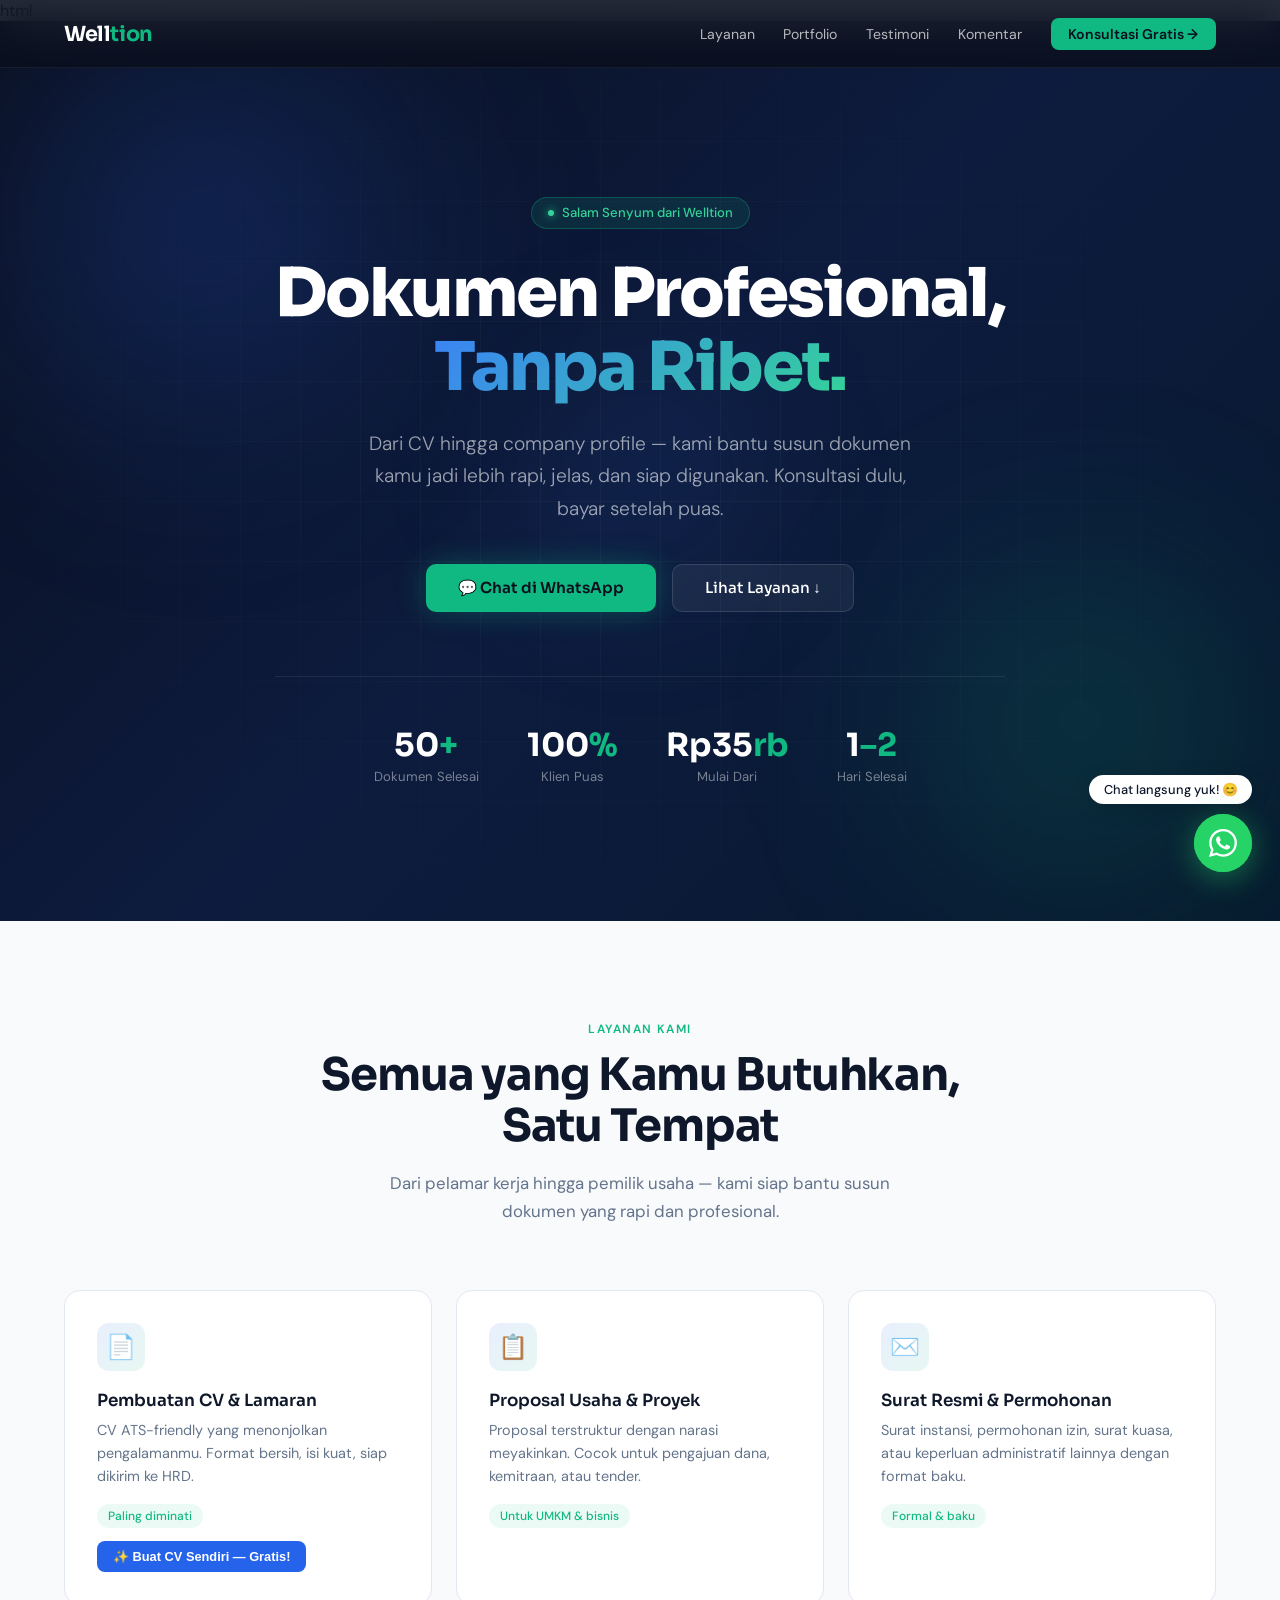
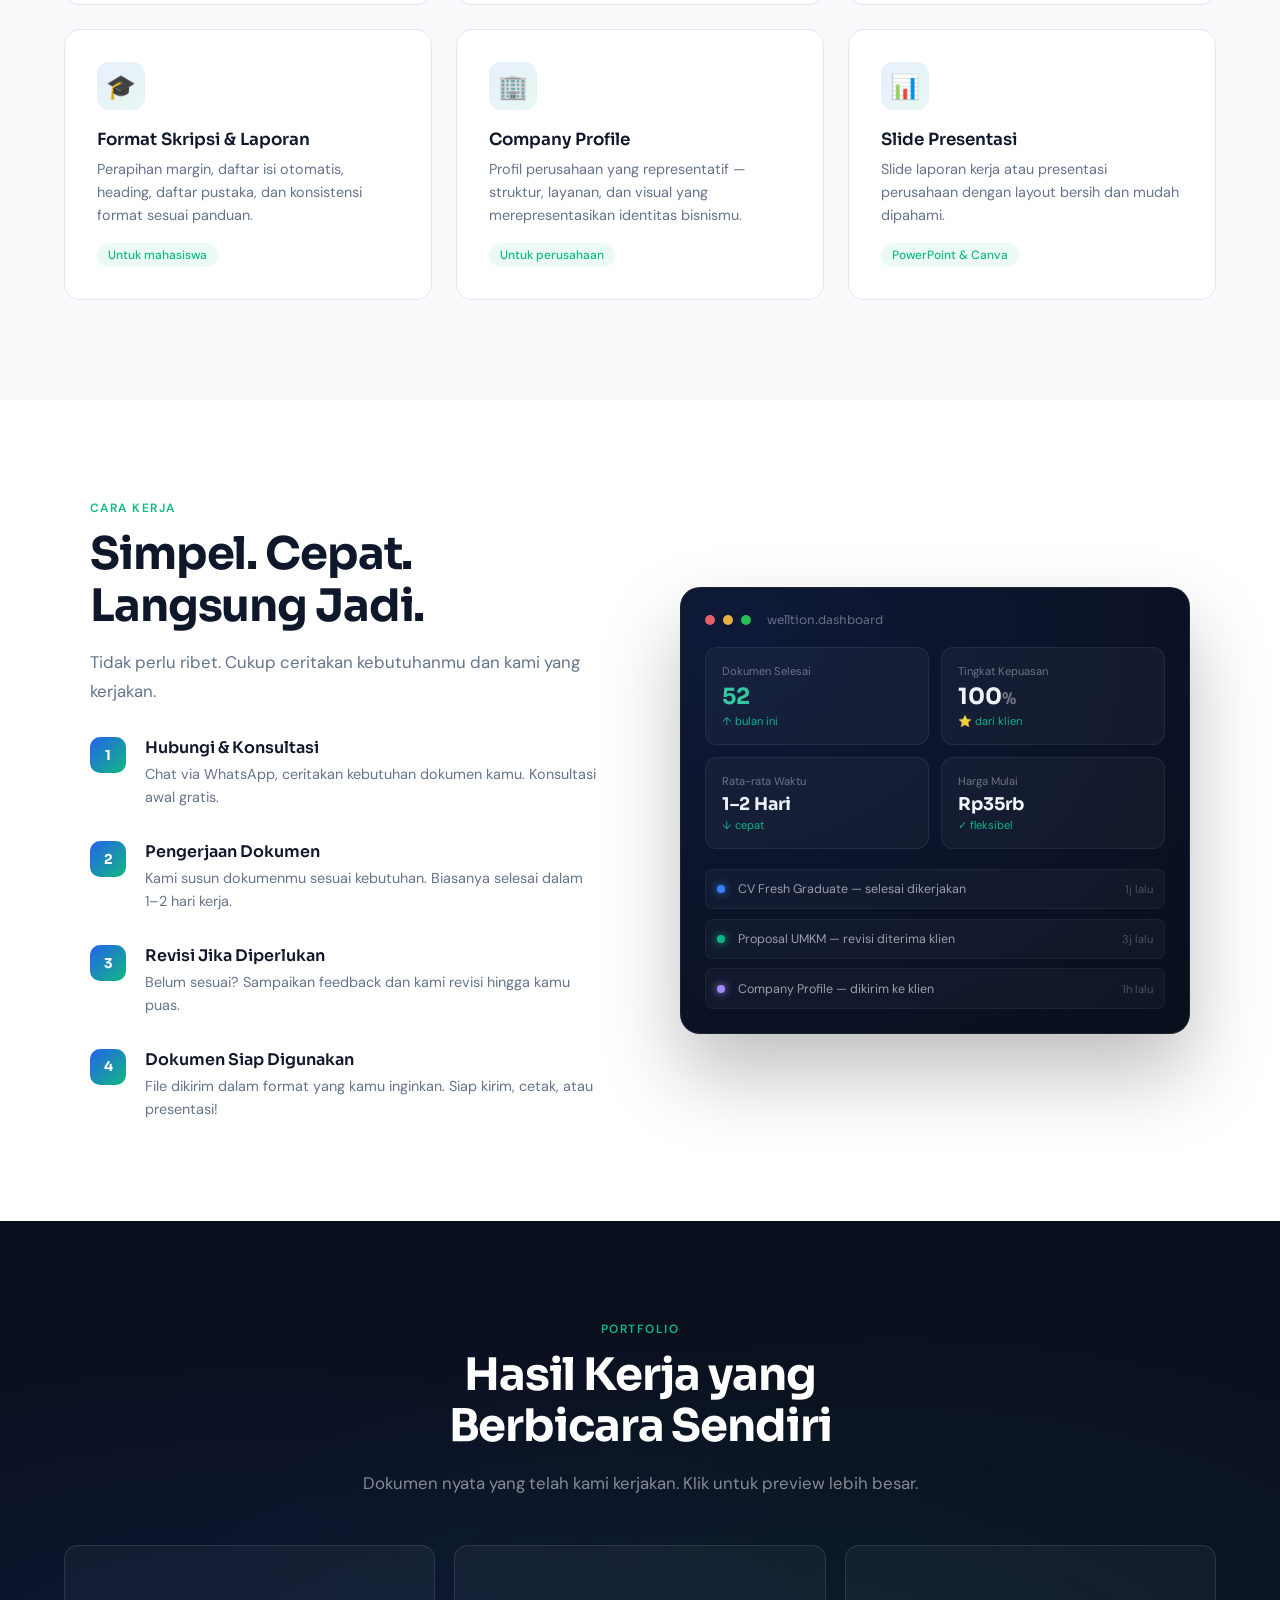
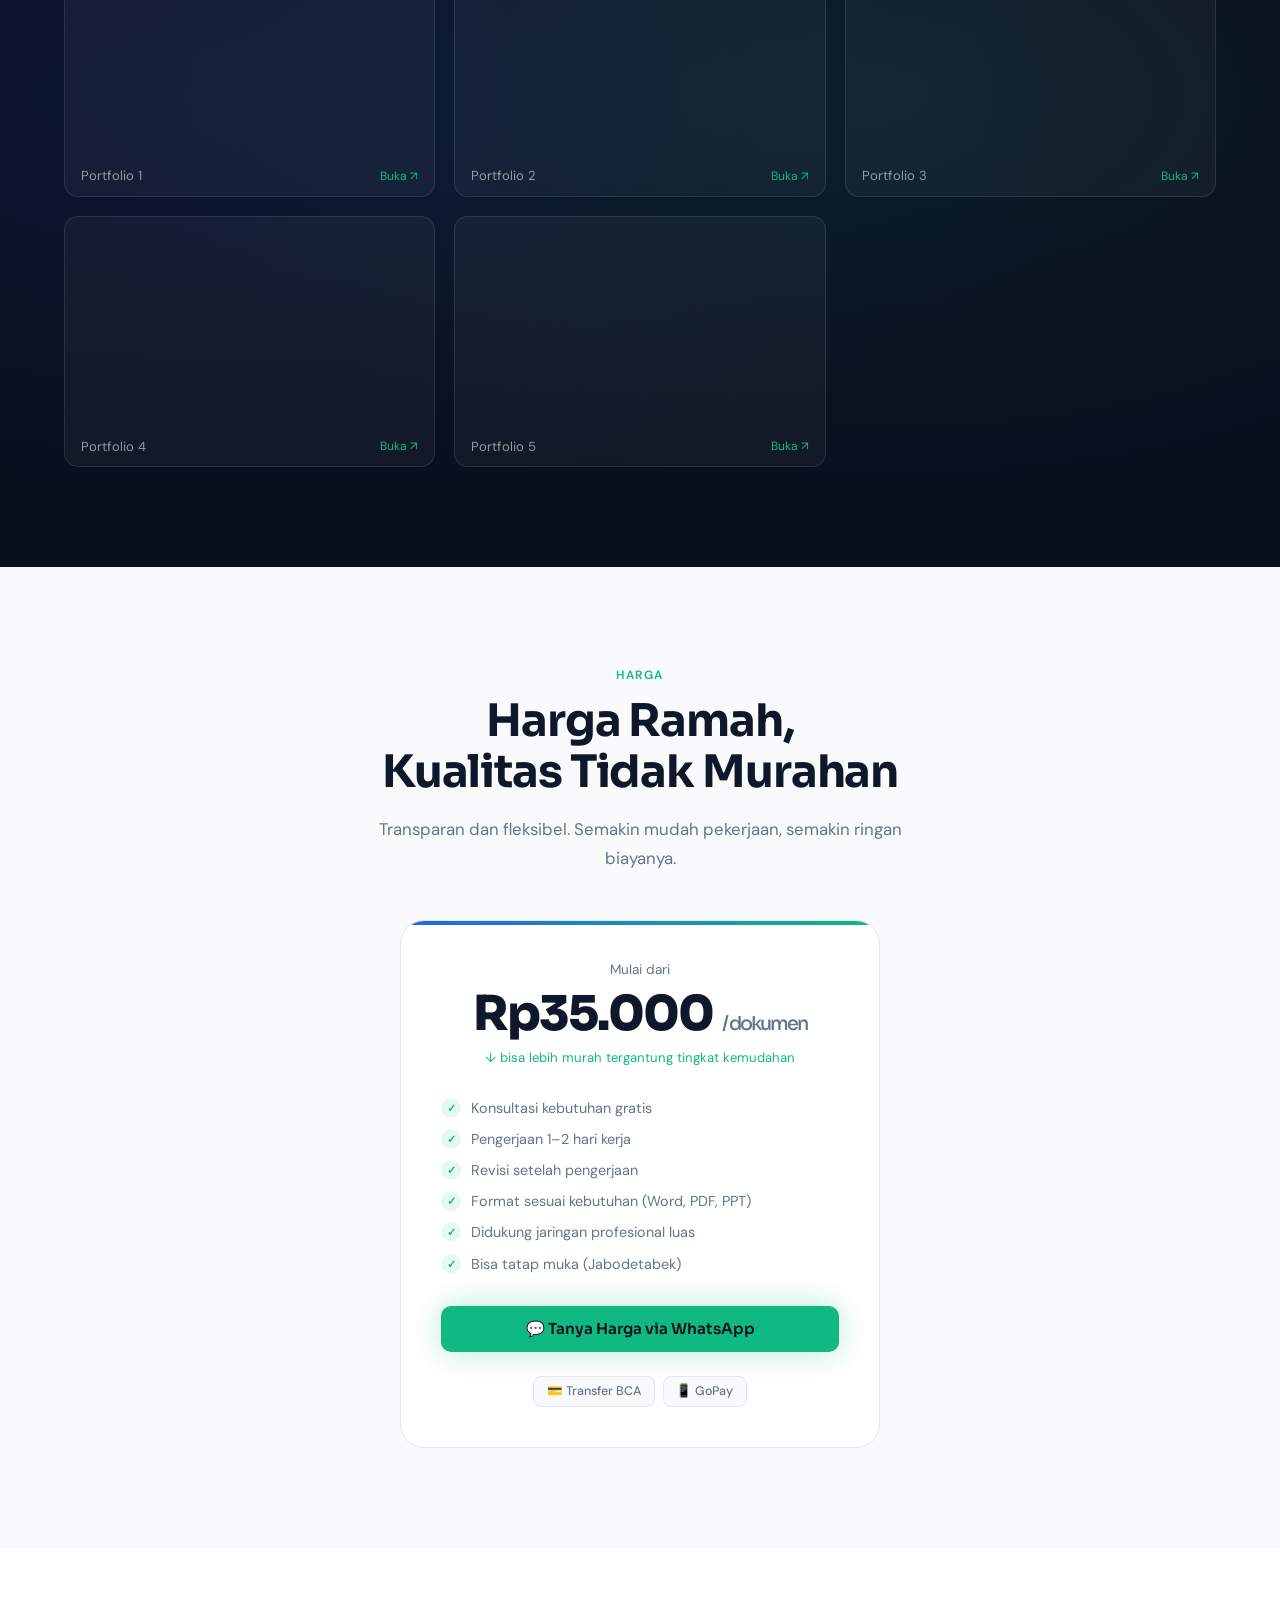
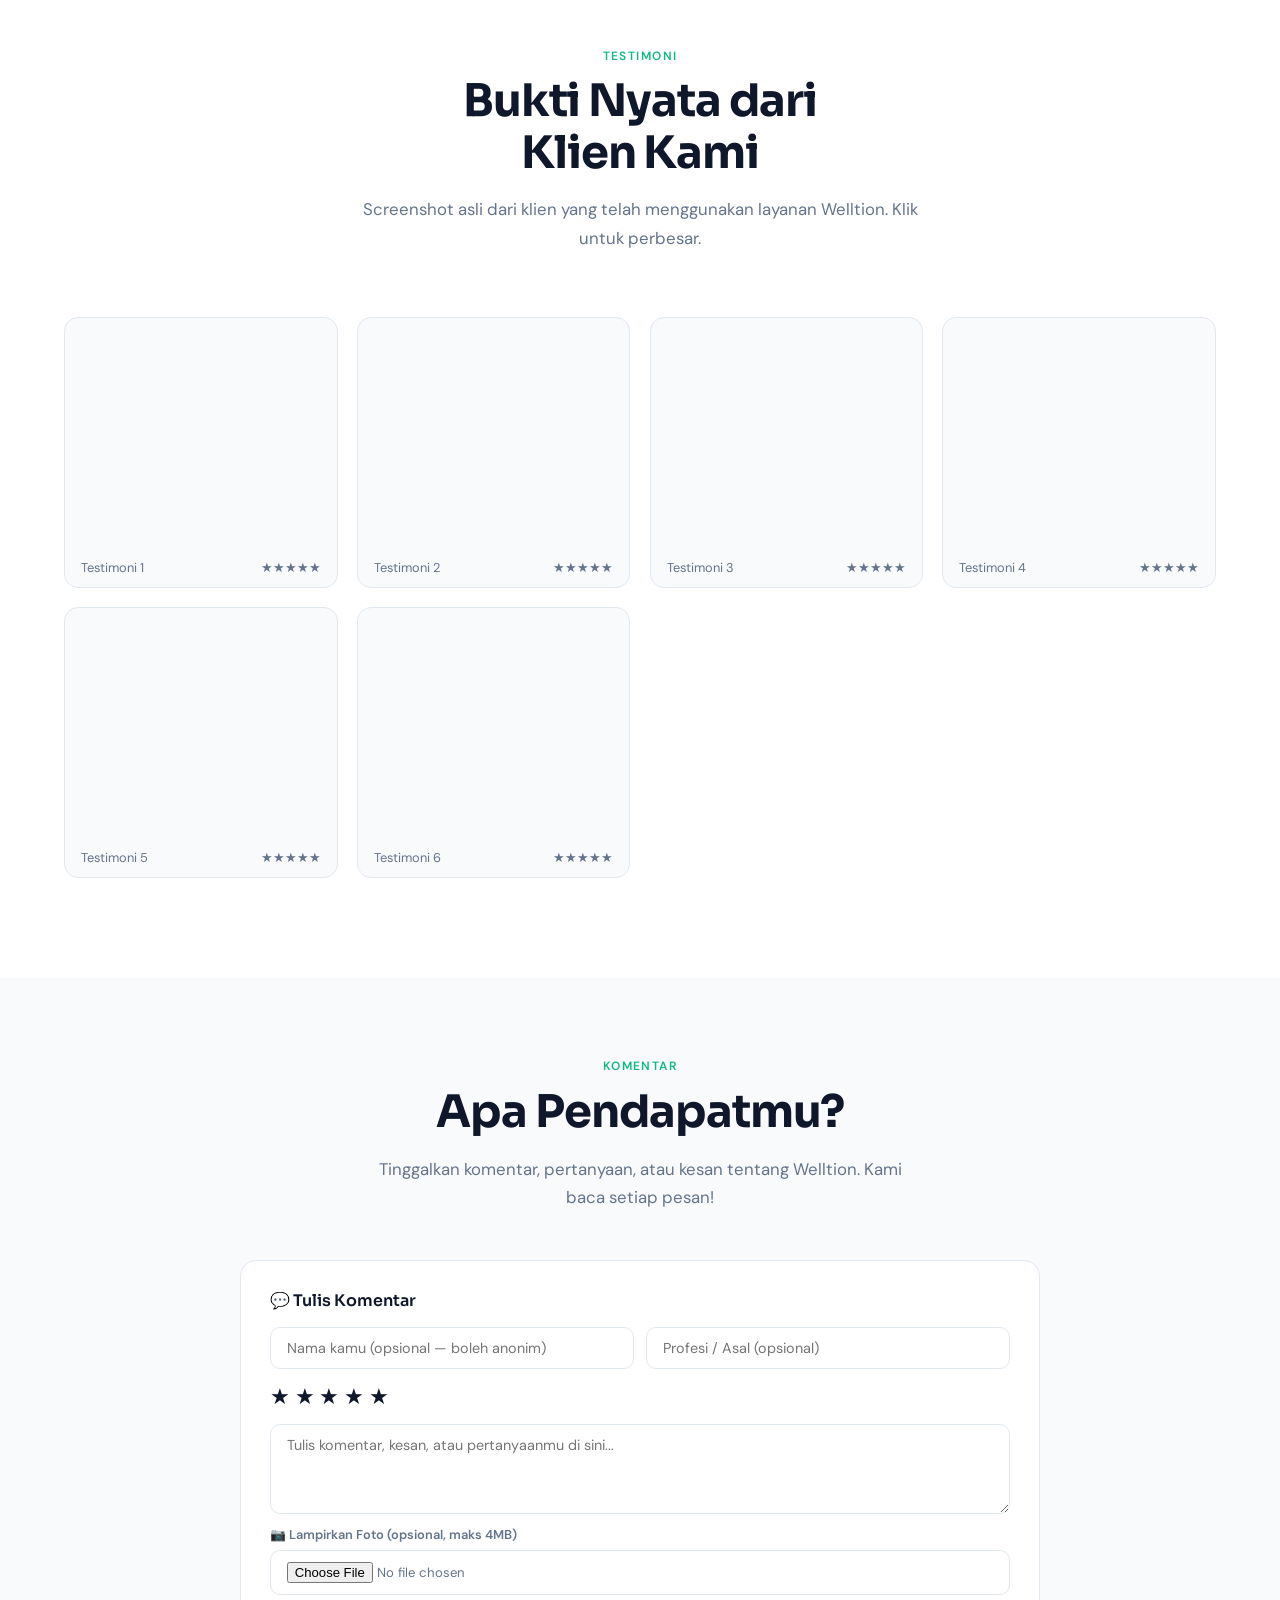
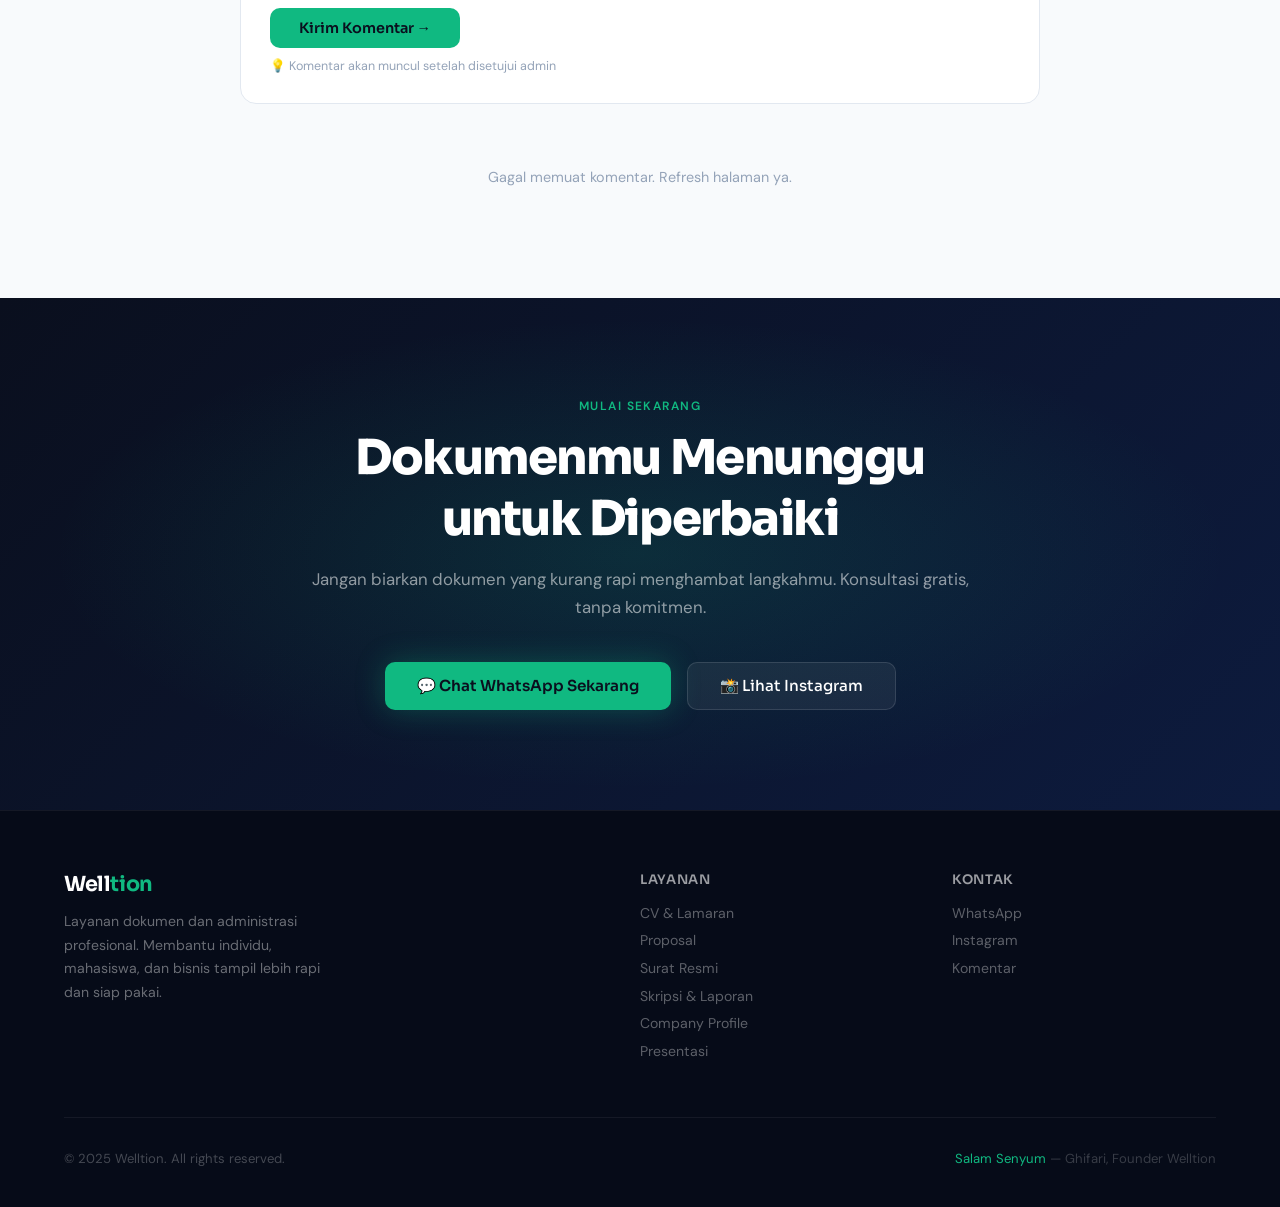
==== index.html @ a23a9ddf "feat: supabase comments integration" ====
html

<!DOCTYPE html>
<html lang="id">
<head>
  <meta charset="UTF-8" />
  <meta name="viewport" content="width=device-width, initial-scale=1.0" />
  <meta name="description" content="Welltion – Layanan dokumen dan administrasi profesional. CV, proposal, surat resmi, company profile, dan lebih." />
  <title>Welltion – Administrative Support</title>
  <link rel="preconnect" href="https://fonts.googleapis.com">
  <link rel="preconnect" href="https://fonts.gstatic.com" crossorigin>
  <link href="https://fonts.googleapis.com/css2?family=Sora:wght@300;400;500;600;700;800&family=DM+Sans:opsz,wght@9..40,300;9..40,400;9..40,500&display=swap" rel="stylesheet">
  <link rel="stylesheet" href="style.css">
  <script src="https://cdnjs.cloudflare.com/ajax/libs/html2canvas/1.4.1/html2canvas.min.js"></script>
  <script src="https://cdnjs.cloudflare.com/ajax/libs/jspdf/2.5.1/jspdf.umd.min.js"></script>
  
</head>
<body>

<!-- NAVBAR -->
<nav id="nav">
  <a href="#" class="logo">Well<span>tion</span></a>
  <ul class="nav-links">
    <li><a href="#layanan">Layanan</a></li>
    <li><a href="#portfolio">Portfolio</a></li>
    <li><a href="#testimoni">Testimoni</a></li>
    <li><a href="#komentar">Komentar</a></li>
    <li><a href="https://wa.me/6285167351196?text=Halo%20Welltion%2C%20saya%20ingin%20konsultasi" class="nav-cta">Konsultasi Gratis →</a></li>
  </ul>
  <div class="hamburger" onclick="toggleMenu()"><span></span><span></span><span></span></div>
</nav>
<div class="mob-menu" id="mobMenu">
  <a href="#layanan" onclick="toggleMenu()">Layanan</a>
  <a href="#portfolio" onclick="toggleMenu()">Portfolio</a>
  <a href="#testimoni" onclick="toggleMenu()">Testimoni</a>
  <a href="#komentar" onclick="toggleMenu()">Komentar</a>
  <a href="https://wa.me/6285167351196?text=Halo%20Welltion%2C%20saya%20ingin%20konsultasi" class="nav-cta" onclick="toggleMenu()">Konsultasi Gratis →</a>
</div>

<!-- HERO -->
<section class="hero">
  <div class="orb o1"></div><div class="orb o2"></div><div class="orb o3"></div>
  <div class="hgrid"></div>
  <div class="hcontent">
    <div class="badge">Salam Senyum dari Welltion</div>
    <h1>Dokumen Profesional,<br><span class="hl">Tanpa Ribet.</span></h1>
    <p class="hsub">Dari CV hingga company profile — kami bantu susun dokumen kamu jadi lebih rapi, jelas, dan siap digunakan. Konsultasi dulu, bayar setelah puas.</p>
    <div class="hact">
      <a href="https://wa.me/6285167351196?text=Halo%20Welltion%2C%20saya%20ingin%20konsultasi" class="btn-p">💬 Chat di WhatsApp</a>
      <a href="#layanan" class="btn-s">Lihat Layanan ↓</a>
    </div>
    <div class="hstats">
      <div class="stat"><span class="snum">50<span>+</span></span><div class="slbl">Dokumen Selesai</div></div>
      <div class="stat"><span class="snum">100<span>%</span></span><div class="slbl">Klien Puas</div></div>
      <div class="stat"><span class="snum">Rp35<span>rb</span></span><div class="slbl">Mulai Dari</div></div>
      <div class="stat"><span class="snum">1<span>–2</span></span><div class="slbl">Hari Selesai</div></div>
    </div>
  </div>
</section>

<!-- SERVICES -->
<section class="services" id="layanan">
  <div class="svc-hdr reveal">
    <span class="slabel">Layanan Kami</span>
    <h2 class="stitle">Semua yang Kamu Butuhkan,<br>Satu Tempat</h2>
    <p class="ssub">Dari pelamar kerja hingga pemilik usaha — kami siap bantu susun dokumen yang rapi dan profesional.</p>
  </div>
  <div class="svc-grid">
    <div class="svc-card reveal">
      <div class="svc-icon">📄</div>
      <h3>Pembuatan CV & Lamaran</h3>
      <p>CV ATS-friendly yang menonjolkan pengalamanmu. Format bersih, isi kuat, siap dikirim ke HRD.</p>
      <span class="svc-tag">Paling diminati</span><br>
      <button class="cv-open-btn" onclick="openCV()">✨ Buat CV Sendiri — Gratis!</button>
    </div>
    <div class="svc-card reveal">
      <div class="svc-icon">📋</div>
      <h3>Proposal Usaha & Proyek</h3>
      <p>Proposal terstruktur dengan narasi meyakinkan. Cocok untuk pengajuan dana, kemitraan, atau tender.</p>
      <span class="svc-tag">Untuk UMKM & bisnis</span>
    </div>
    <div class="svc-card reveal">
      <div class="svc-icon">✉️</div>
      <h3>Surat Resmi & Permohonan</h3>
      <p>Surat instansi, permohonan izin, surat kuasa, atau keperluan administratif lainnya dengan format baku.</p>
      <span class="svc-tag">Formal & baku</span>
    </div>
    <div class="svc-card reveal">
      <div class="svc-icon">🎓</div>
      <h3>Format Skripsi & Laporan</h3>
      <p>Perapihan margin, daftar isi otomatis, heading, daftar pustaka, dan konsistensi format sesuai panduan.</p>
      <span class="svc-tag">Untuk mahasiswa</span>
    </div>
    <div class="svc-card reveal">
      <div class="svc-icon">🏢</div>
      <h3>Company Profile</h3>
      <p>Profil perusahaan yang representatif — struktur, layanan, dan visual yang merepresentasikan identitas bisnismu.</p>
      <span class="svc-tag">Untuk perusahaan</span>
    </div>
    <div class="svc-card reveal">
      <div class="svc-icon">📊</div>
      <h3>Slide Presentasi</h3>
      <p>Slide laporan kerja atau presentasi perusahaan dengan layout bersih dan mudah dipahami.</p>
      <span class="svc-tag">PowerPoint & Canva</span>
    </div>
  </div>
</section>

<!-- CV MODAL -->
<div class="modal-ov" id="cvModal">
  <div class="modal-box">
    <button class="modal-x" onclick="closeCV()">✕</button>
    <div class="modal-title">✨ CV Builder Gratis</div>
    <div class="modal-sub">Isi data kamu, pilih template, lalu download PDF atau PNG langsung!</div>
    <div class="tpl-row">
      <button class="tpl-btn active" onclick="setTpl('min',this)">⬜ Minimalist</button>
      <button class="tpl-btn" onclick="setTpl('pro',this)">🔷 Professional</button>
      <button class="tpl-btn" onclick="setTpl('cre',this)">🎨 Modern Creative</button>
    </div>
    <div class="cv-layout">
      <div class="cv-form-col">
        <div class="fsec">Data Pribadi</div>
        <div class="fg"><label>Nama Lengkap *</label><input id="cn" placeholder="Budi Santoso" oninput="renderCV()"></div>
        <div class="fg"><label>Jabatan / Profesi</label><input id="ct" placeholder="Fresh Graduate | Marketing" oninput="renderCV()"></div>
        <div class="fg"><label>Email</label><input id="ce" placeholder="email@gmail.com" oninput="renderCV()"></div>
        <div class="fg"><label>No. HP / WhatsApp</label><input id="cp" placeholder="08xx-xxxx-xxxx" oninput="renderCV()"></div>
        <div class="fg"><label>Kota</label><input id="cl" placeholder="Jakarta Selatan" oninput="renderCV()"></div>
        <div class="fg"><label>LinkedIn (opsional)</label><input id="cli" placeholder="linkedin.com/in/namamu" oninput="renderCV()"></div>
        <div class="fsec">Ringkasan Profil</div>
        <div class="fg"><textarea id="csum" rows="3" placeholder="Ringkasan singkat tentang dirimu..." oninput="renderCV()"></textarea></div>
        <div class="fsec">Pengalaman Kerja</div>
        <div class="fg"><textarea id="cexp" rows="4" placeholder="PT. ABC (2022–2024) – Marketing Staff&#10;• Mengelola media sosial perusahaan&#10;• Meningkatkan engagement 40%" oninput="renderCV()"></textarea></div>
        <div class="fsec">Pendidikan</div>
        <div class="fg"><textarea id="cedu" rows="3" placeholder="S1 Manajemen – Universitas Indonesia (2018–2022)&#10;IPK: 3.75" oninput="renderCV()"></textarea></div>
        <div class="fsec">Keahlian</div>
        <div class="fg"><input id="csk" placeholder="Microsoft Office, Canva, Copywriting" oninput="renderCV()"></div>
        <div class="fsec">Sertifikasi / Organisasi (opsional)</div>
        <div class="fg"><textarea id="cex" rows="2" placeholder="Google Analytics Certified | Ketua BEM 2021" oninput="renderCV()"></textarea></div>
        <div class="cv-dl-row">
          <button class="btn-p" onclick="dlCV('pdf')" style="font-size:.85rem;padding:.65rem 1.2rem">⬇ Download PDF</button>
          <button class="btn-s" onclick="dlCV('png')" style="font-size:.85rem;padding:.65rem 1.2rem;color:var(--text-dark);border-color:var(--gray-200)">🖼 Download PNG</button>
        </div>
        <p style="font-size:.75rem;color:var(--gray-400);margin-top:.4rem">Butuh desain lebih custom? <a href="https://wa.me/6285167351196?text=Saya%20butuh%20CV%20custom%20dari%20Welltion" style="color:var(--emerald)">Chat Welltion →</a></p>
      </div>
      <div class="cv-preview-col">
        <div class="cv-prev-lbl">Preview Langsung</div>
        <div id="cvPrev"></div>
      </div>
    </div>
  </div>
</div>

<!-- HOW IT WORKS -->
<section class="how" id="cara-kerja">
  <div class="how-in">
    <div>
      <span class="slabel reveal">Cara Kerja</span>
      <h2 class="stitle reveal">Simpel. Cepat.<br>Langsung Jadi.</h2>
      <p class="ssub reveal">Tidak perlu ribet. Cukup ceritakan kebutuhanmu dan kami yang kerjakan.</p>
      <div class="steps">
        <div class="step reveal"><div class="sn">1</div><div class="sb"><h4>Hubungi & Konsultasi</h4><p>Chat via WhatsApp, ceritakan kebutuhan dokumen kamu. Konsultasi awal gratis.</p></div></div>
        <div class="step reveal"><div class="sn">2</div><div class="sb"><h4>Pengerjaan Dokumen</h4><p>Kami susun dokumenmu sesuai kebutuhan. Biasanya selesai dalam 1–2 hari kerja.</p></div></div>
        <div class="step reveal"><div class="sn">3</div><div class="sb"><h4>Revisi Jika Diperlukan</h4><p>Belum sesuai? Sampaikan feedback dan kami revisi hingga kamu puas.</p></div></div>
        <div class="step reveal"><div class="sn">4</div><div class="sb"><h4>Dokumen Siap Digunakan</h4><p>File dikirim dalam format yang kamu inginkan. Siap kirim, cetak, atau presentasi!</p></div></div>
      </div>
    </div>
    <div class="reveal">
      <div class="dash-card">
        <div class="dh"><div class="dd r"></div><div class="dd y"></div><div class="dd g"></div><span class="dt">welltion.dashboard</span></div>
        <div class="kg">
          <div class="kc"><div class="kl">Dokumen Selesai</div><div class="kv g">52</div><div class="kch">↑ bulan ini</div></div>
          <div class="kc"><div class="kl">Tingkat Kepuasan</div><div class="kv">100<span style="font-size:1rem;color:rgba(255,255,255,.4)">%</span></div><div class="kch">⭐ dari klien</div></div>
          <div class="kc"><div class="kl">Rata-rata Waktu</div><div class="kv" style="font-size:1.1rem">1–2 Hari</div><div class="kch">↓ cepat</div></div>
          <div class="kc"><div class="kl">Harga Mulai</div><div class="kv" style="font-size:1.1rem">Rp35rb</div><div class="kch">✓ fleksibel</div></div>
        </div>
        <div class="al">
          <div class="ai"><div class="ad b"></div><span class="at">CV Fresh Graduate — selesai dikerjakan</span><span class="atm">1j lalu</span></div>
          <div class="ai"><div class="ad g"></div><span class="at">Proposal UMKM — revisi diterima klien</span><span class="atm">3j lalu</span></div>
          <div class="ai"><div class="ad p"></div><span class="at">Company Profile — dikirim ke klien</span><span class="atm">1h lalu</span></div>
        </div>
      </div>
    </div>
  </div>
</section>

<!-- PORTFOLIO -->
<section class="portfolio" id="portfolio">
  <div class="port-in">
    <div class="port-hdr reveal">
      <span class="slabel">Portfolio</span>
      <h2 class="stitle">Hasil Kerja yang<br>Berbicara Sendiri</h2>
      <p class="ssub">Dokumen nyata yang telah kami kerjakan. Klik untuk preview lebih besar.</p>
    </div>
    <div class="drive-grid">
      <div class="drive-item reveal" onclick="openLB('1OeFGkg7Lfi_XhFWLywmUPUrxmhXD-M-O')">
        <iframe src="https://drive.google.com/file/d/1OeFGkg7Lfi_XhFWLywmUPUrxmhXD-M-O/preview" loading="lazy"></iframe>
        <div class="drive-lbl"><span>Portfolio 1</span><a href="https://drive.google.com/file/d/1OeFGkg7Lfi_XhFWLywmUPUrxmhXD-M-O/view" target="_blank" onclick="event.stopPropagation()">Buka ↗</a></div>
      </div>
      <div class="drive-item reveal" onclick="openLB('1jH6wkO7DhRaLOCybtQxnTyDcLzK-NrZp')">
        <iframe src="https://drive.google.com/file/d/1jH6wkO7DhRaLOCybtQxnTyDcLzK-NrZp/preview" loading="lazy"></iframe>
        <div class="drive-lbl"><span>Portfolio 2</span><a href="https://drive.google.com/file/d/1jH6wkO7DhRaLOCybtQxnTyDcLzK-NrZp/view" target="_blank" onclick="event.stopPropagation()">Buka ↗</a></div>
      </div>
      <div class="drive-item reveal" onclick="openLB('11yNJSw47zW1qmomg6HXauh7Kr3h0z_L0')">
        <iframe src="https://drive.google.com/file/d/11yNJSw47zW1qmomg6HXauh7Kr3h0z_L0/preview" loading="lazy"></iframe>
        <div class="drive-lbl"><span>Portfolio 3</span><a href="https://drive.google.com/file/d/11yNJSw47zW1qmomg6HXauh7Kr3h0z_L0/view" target="_blank" onclick="event.stopPropagation()">Buka ↗</a></div>
      </div>
      <div class="drive-item reveal" onclick="openLB('16hTbrRqFR2mx5YmmoAeOiTbN36vGhPSz')">
        <iframe src="https://drive.google.com/file/d/16hTbrRqFR2mx5YmmoAeOiTbN36vGhPSz/preview" loading="lazy"></iframe>
        <div class="drive-lbl"><span>Portfolio 4</span><a href="https://drive.google.com/file/d/16hTbrRqFR2mx5YmmoAeOiTbN36vGhPSz/view" target="_blank" onclick="event.stopPropagation()">Buka ↗</a></div>
      </div>
      <div class="drive-item reveal" onclick="openLB('1qwkGMsAVbcVJirpwcfq3pOG0NiT8daYq')">
        <iframe src="https://drive.google.com/file/d/1qwkGMsAVbcVJirpwcfq3pOG0NiT8daYq/preview" loading="lazy"></iframe>
        <div class="drive-lbl"><span>Portfolio 5</span><a href="https://drive.google.com/file/d/1qwkGMsAVbcVJirpwcfq3pOG0NiT8daYq/view" target="_blank" onclick="event.stopPropagation()">Buka ↗</a></div>
      </div>
    </div>
  </div>
</section>

<!-- PRICING -->
<section class="pricing" id="harga">
  <div class="price-hdr reveal">
    <span class="slabel">Harga</span>
    <h2 class="stitle">Harga Ramah,<br>Kualitas Tidak Murahan</h2>
    <p class="ssub">Transparan dan fleksibel. Semakin mudah pekerjaan, semakin ringan biayanya.</p>
  </div>
  <div class="price-card reveal">
    <div class="pfrom">Mulai dari</div>
    <div class="pamount">Rp35.000 <span>/ dokumen</span></div>
    <div class="pnote">↓ bisa lebih murah tergantung tingkat kemudahan</div>
    <ul class="plist">
      <li>Konsultasi kebutuhan gratis</li>
      <li>Pengerjaan 1–2 hari kerja</li>
      <li>Revisi setelah pengerjaan</li>
      <li>Format sesuai kebutuhan (Word, PDF, PPT)</li>
      <li>Didukung jaringan profesional luas</li>
      <li>Bisa tatap muka (Jabodetabek)</li>
    </ul>
    <a href="https://wa.me/6285167351196?text=Halo%20Welltion%2C%20saya%20mau%20tanya%20harga" class="btn-p" style="width:100%;justify-content:center;display:flex">💬 Tanya Harga via WhatsApp</a>
    <div class="pmethods"><span class="pbadge">💳 Transfer BCA</span><span class="pbadge">📱 GoPay</span></div>
  </div>
</section>

<!-- TESTIMONI -->
<section class="testi" id="testimoni">
  <div class="testi-hdr reveal">
    <span class="slabel">Testimoni</span>
    <h2 class="stitle">Bukti Nyata dari<br>Klien Kami</h2>
    <p class="ssub">Screenshot asli dari klien yang telah menggunakan layanan Welltion. Klik untuk perbesar.</p>
  </div>
  <div class="testi-grid">
    <div class="testi-item reveal" onclick="openLB('1_xL2ZHMvKkNP8t_VVcVmU0QRaazrPPU2')">
      <iframe src="https://drive.google.com/file/d/1_xL2ZHMvKkNP8t_VVcVmU0QRaazrPPU2/preview" loading="lazy"></iframe>
      <div class="testi-foot"><span>Testimoni 1</span><span class="tstars">★★★★★</span></div>
    </div>
    <div class="testi-item reveal" onclick="openLB('1D3hUtL3Pt_5N715jw9wNZnjjtvZQHvz3')">
      <iframe src="https://drive.google.com/file/d/1D3hUtL3Pt_5N715jw9wNZnjjtvZQHvz3/preview" loading="lazy"></iframe>
      <div class="testi-foot"><span>Testimoni 2</span><span class="tstars">★★★★★</span></div>
    </div>
    <div class="testi-item reveal" onclick="openLB('1SDsc6k4qHcMSWeOm1BO9oBIjnZb5ukaC')">
      <iframe src="https://drive.google.com/file/d/1SDsc6k4qHcMSWeOm1BO9oBIjnZb5ukaC/preview" loading="lazy"></iframe>
      <div class="testi-foot"><span>Testimoni 3</span><span class="tstars">★★★★★</span></div>
    </div>
    <div class="testi-item reveal" onclick="openLB('1mEvHfhMh8D2zM_l_KfTDLcvqDlEC2fw1')">
      <iframe src="https://drive.google.com/file/d/1mEvHfhMh8D2zM_l_KfTDLcvqDlEC2fw1/preview" loading="lazy"></iframe>
      <div class="testi-foot"><span>Testimoni 4</span><span class="tstars">★★★★★</span></div>
    </div>
    <div class="testi-item reveal" onclick="openLB('1Qes-na9oFEQHT8WF2o5UL_gc5f5oX40k')">
      <iframe src="https://drive.google.com/file/d/1Qes-na9oFEQHT8WF2o5UL_gc5f5oX40k/preview" loading="lazy"></iframe>
      <div class="testi-foot"><span>Testimoni 5</span><span class="tstars">★★★★★</span></div>
    </div>
    <div class="testi-item reveal" onclick="openLB('1CNoldg1LLHwYo6apemGUwE5j888hcpWc')">
      <iframe src="https://drive.google.com/file/d/1CNoldg1LLHwYo6apemGUwE5j888hcpWc/preview" loading="lazy"></iframe>
      <div class="testi-foot"><span>Testimoni 6</span><span class="tstars">★★★★★</span></div>
    </div>
  </div>
</section>

<!-- LIGHTBOX -->
<div class="lightbox" id="lightbox" onclick="closeLB()">
  <button class="lb-close">✕</button>
  <iframe id="lbFrame" src="" onclick="event.stopPropagation()"></iframe>
</div>

<!-- GANTI seluruh section#komentar di index.html kamu dengan ini -->

<section class="comments" id="komentar">
  <div class="comm-in">
    <div class="comm-hdr reveal">
      <span class="slabel">Komentar</span>
      <h2 class="stitle">Apa Pendapatmu?</h2>
      <p class="ssub">Tinggalkan komentar, pertanyaan, atau kesan tentang Welltion. Kami baca setiap pesan!</p>
    </div>
    <div class="comm-form reveal">
      <h3>💬 Tulis Komentar</h3>
      <div class="comm-fields">
        <input id="cname" placeholder="Nama kamu (opsional — boleh anonim)">
        <input id="crole" placeholder="Profesi / Asal (opsional)">
      </div>
      <div class="star-row" id="starRow">
        <span onclick="setRating(1)" data-s="1">★</span>
        <span onclick="setRating(2)" data-s="2">★</span>
        <span onclick="setRating(3)" data-s="3">★</span>
        <span onclick="setRating(4)" data-s="4">★</span>
        <span onclick="setRating(5)" data-s="5">★</span>
      </div>
      <textarea id="ctxt" placeholder="Tulis komentar, kesan, atau pertanyaanmu di sini..."></textarea>

      <!-- INPUT FOTO -->
      <div style="margin-bottom:.8rem">
        <label style="font-size:.8rem;font-weight:600;color:var(--gray-600);display:block;margin-bottom:.4rem">
          📷 Lampirkan Foto (opsional, maks 4MB)
        </label>
        <input type="file" id="commentImg" accept="image/*"
          style="font-size:.82rem;color:var(--gray-600);width:100%">
        <img id="imgPreview" src="" alt="preview"
          style="display:none;margin-top:.6rem;max-width:200px;border-radius:8px;border:1px solid var(--gray-200)">
      </div>

      <button class="comm-btn" onclick="submitComment()">Kirim Komentar →</button>
      <p style="font-size:.78rem;color:var(--gray-400);margin-top:.6rem">
        💡 Komentar akan muncul setelah disetujui admin
      </p>
    </div>
    <div class="comm-list" id="commList"></div>
  </div>
</section>

<!-- CTA -->
<section class="cta-sec">
  <div class="cta-in">
    <span class="slabel reveal">Mulai Sekarang</span>
    <h2 class="reveal">Dokumenmu Menunggu<br>untuk Diperbaiki</h2>
    <p class="reveal">Jangan biarkan dokumen yang kurang rapi menghambat langkahmu. Konsultasi gratis, tanpa komitmen.</p>
    <div class="cta-acts reveal">
      <a href="https://wa.me/6285167351196?text=Halo%20Welltion%2C%20saya%20ingin%20konsultasi%20dokumen" class="btn-p">💬 Chat WhatsApp Sekarang</a>
      <a href="https://www.instagram.com/welltion.ketik" target="_blank" class="btn-s">📸 Lihat Instagram</a>
    </div>
  </div>
</section>

<!-- FOOTER -->
<footer>
  <div class="ft-in">
    <div class="ft-top">
      <div class="ft-brand">
        <a href="#" class="logo">Well<span>tion</span></a>
        <p>Layanan dokumen dan administrasi profesional. Membantu individu, mahasiswa, dan bisnis tampil lebih rapi dan siap pakai.</p>
      </div>
      <div class="ft-col">
        <h4>Layanan</h4>
        <a href="#layanan">CV & Lamaran</a>
        <a href="#layanan">Proposal</a>
        <a href="#layanan">Surat Resmi</a>
        <a href="#layanan">Skripsi & Laporan</a>
        <a href="#layanan">Company Profile</a>
        <a href="#layanan">Presentasi</a>
      </div>
      <div class="ft-col">
        <h4>Kontak</h4>
        <a href="https://wa.me/6285167351196" target="_blank">WhatsApp</a>
        <a href="https://www.instagram.com/welltion.ketik" target="_blank">Instagram</a>
        <a href="#komentar">Komentar</a>
      </div>
    </div>
    <div class="ft-bot">
      <span class="ft-copy">© 2025 Welltion. All rights reserved.</span>
      <span class="ft-tag"><span>Salam Senyum</span> — Ghifari, Founder Welltion</span>
    </div>
  </div>
</footer>

<!-- WA STICKY -->
<div class="wa-fix">
  <div class="wa-lbl">Chat langsung yuk! 😊</div>
  <a href="https://wa.me/6285167351196?text=Halo%20Welltion%2C%20saya%20ingin%20konsultasi%20dokumen" class="wa-btn" target="_blank" rel="noopener">
    <div class="wa-pulse"></div>
    <svg viewBox="0 0 24 24"><path d="M17.472 14.382c-.297-.149-1.758-.867-2.03-.967-.273-.099-.471-.148-.67.15-.197.297-.767.966-.94 1.164-.173.199-.347.223-.644.075-.297-.15-1.255-.463-2.39-1.475-.883-.788-1.48-1.761-1.653-2.059-.173-.297-.018-.458.13-.606.134-.133.298-.347.446-.52.149-.174.198-.298.298-.497.099-.198.05-.371-.025-.52-.075-.149-.669-1.612-.916-2.207-.242-.579-.487-.5-.669-.51-.173-.008-.371-.01-.57-.01-.198 0-.52.074-.792.372-.272.297-1.04 1.016-1.04 2.479 0 1.462 1.065 2.875 1.213 3.074.149.198 2.096 3.2 5.077 4.487.709.306 1.262.489 1.694.625.712.227 1.36.195 1.871.118.571-.085 1.758-.719 2.006-1.413.248-.694.248-1.289.173-1.413-.074-.124-.272-.198-.57-.347m-5.421 7.403h-.004a9.87 9.87 0 01-5.031-1.378l-.361-.214-3.741.982.998-3.648-.235-.374a9.86 9.86 0 01-1.51-5.26c.001-5.45 4.436-9.884 9.888-9.884 2.64 0 5.122 1.03 6.988 2.898a9.825 9.825 0 012.893 6.994c-.003 5.45-4.437 9.884-9.885 9.884m8.413-18.297A11.815 11.815 0 0012.05 0C5.495 0 .16 5.335.157 11.892c0 2.096.547 4.142 1.588 5.945L.057 24l6.305-1.654a11.882 11.882 0 005.683 1.448h.005c6.554 0 11.89-5.335 11.893-11.893a11.821 11.821 0 00-3.48-8.413z"/></svg>
  </a>
</div>
<script src="https://cdnjs.cloudflare.com/ajax/libs/html2canvas/1.4.1/html2canvas.min.js"></script>
<script src="https://cdnjs.cloudflare.com/ajax/libs/jspdf/2.5.1/jspdf.umd.min.js"></script>
<script src="script.js"></script>
</body>
</html>
---- style.css ----
*,*::before,*::after{box-sizing:border-box;margin:0;padding:0}
    :root{
      --navy:#0a0f1e;--blue:#2563eb;--blue-light:#3b82f6;
      --emerald:#10b981;--emerald-glow:#34d399;
      --white:#ffffff;--gray-100:#f8fafc;--gray-200:#e2e8f0;
      --gray-400:#94a3b8;--gray-600:#64748b;--text-dark:#0f172a;
      --fd:'Sora',sans-serif;--fb:'DM Sans',sans-serif;
    }
    html{scroll-behavior:smooth}
    body{font-family:var(--fb);background:var(--white);color:var(--text-dark);overflow-x:hidden}

    /* NAV */
    nav{position:fixed;top:0;left:0;right:0;z-index:100;padding:0 5%;height:68px;display:flex;align-items:center;justify-content:space-between;background:rgba(10,15,30,.88);backdrop-filter:blur(20px);border-bottom:1px solid rgba(255,255,255,.06);transition:height .3s}
    .logo{font-family:var(--fd);font-weight:700;font-size:1.3rem;color:#fff;text-decoration:none;letter-spacing:-.02em}
    .logo span{color:var(--emerald)}
    .nav-links{display:flex;align-items:center;gap:1.8rem;list-style:none}
    .nav-links a{color:rgba(255,255,255,.7);text-decoration:none;font-size:.88rem;transition:color .2s}
    .nav-links a:hover{color:#fff}
    .nav-cta{background:var(--emerald);color:var(--navy)!important;font-weight:600!important;padding:.45rem 1.1rem;border-radius:8px}
    .nav-cta:hover{background:var(--emerald-glow)!important;box-shadow:0 4px 20px rgba(16,185,129,.35)}
    .hamburger{display:none;flex-direction:column;gap:5px;cursor:pointer;padding:4px}
    .hamburger span{display:block;width:24px;height:2px;background:#fff;border-radius:2px}
    .mob-menu{display:none;position:fixed;top:68px;left:0;right:0;background:rgba(10,15,30,.97);backdrop-filter:blur(20px);padding:2rem 5%;flex-direction:column;gap:1.2rem;z-index:99;border-bottom:1px solid rgba(255,255,255,.06)}
    .mob-menu.open{display:flex}
    .mob-menu a{color:rgba(255,255,255,.7);text-decoration:none;font-size:1rem;padding:.5rem 0;border-bottom:1px solid rgba(255,255,255,.06)}
    .mob-menu .nav-cta{text-align:center;padding:.8rem;border-radius:10px;color:var(--navy)!important}

    /* HERO */
    .hero{min-height:100vh;background:linear-gradient(135deg,var(--navy) 0%,#0d1b3e 50%,#071a2e 100%);position:relative;display:flex;align-items:center;justify-content:center;text-align:center;padding:120px 5% 80px;overflow:hidden}
    .orb{position:absolute;border-radius:50%;filter:blur(80px);pointer-events:none}
    .o1{width:600px;height:600px;background:radial-gradient(circle,rgba(37,99,235,.25) 0%,transparent 70%);top:-100px;left:-100px;animation:fl 8s ease-in-out infinite}
    .o2{width:500px;height:500px;background:radial-gradient(circle,rgba(16,185,129,.2) 0%,transparent 70%);bottom:-50px;right:-50px;animation:fl 10s ease-in-out infinite reverse}
    .o3{width:300px;height:300px;background:radial-gradient(circle,rgba(59,130,246,.15) 0%,transparent 70%);top:50%;left:50%;transform:translate(-50%,-50%);animation:po 6s ease-in-out infinite}
    @keyframes fl{0%,100%{transform:translateY(0)}50%{transform:translateY(-30px)}}
    @keyframes po{0%,100%{opacity:.5;transform:translate(-50%,-50%) scale(1)}50%{opacity:1;transform:translate(-50%,-50%) scale(1.1)}}
    .hgrid{position:absolute;inset:0;background-image:linear-gradient(rgba(255,255,255,.03) 1px,transparent 1px),linear-gradient(90deg,rgba(255,255,255,.03) 1px,transparent 1px);background-size:60px 60px;mask-image:radial-gradient(ellipse at center,black 20%,transparent 80%)}
    .hcontent{position:relative;z-index:2;max-width:780px;animation:fu .8s ease both}
    @keyframes fu{from{opacity:0;transform:translateY(30px)}to{opacity:1;transform:translateY(0)}}
    .badge{display:inline-flex;align-items:center;gap:.5rem;background:rgba(16,185,129,.12);border:1px solid rgba(16,185,129,.3);color:var(--emerald-glow);padding:.4rem 1rem;border-radius:100px;font-size:.82rem;font-weight:500;margin-bottom:1.8rem}
    .badge::before{content:'';width:6px;height:6px;background:var(--emerald-glow);border-radius:50%;box-shadow:0 0 8px var(--emerald-glow);animation:bk 2s ease-in-out infinite}
    @keyframes bk{0%,100%{opacity:1}50%{opacity:.3}}
    .hero h1{font-family:var(--fd);font-size:clamp(2.4rem,6vw,4.2rem);font-weight:800;color:#fff;line-height:1.1;letter-spacing:-.03em;margin-bottom:1.4rem}
    .hl{background:linear-gradient(135deg,var(--blue-light),var(--emerald-glow));-webkit-background-clip:text;-webkit-text-fill-color:transparent;background-clip:text}
    .hsub{font-size:clamp(1rem,2.5vw,1.2rem);color:rgba(255,255,255,.6);line-height:1.7;max-width:580px;margin:0 auto 2.4rem;font-weight:300}
    .hact{display:flex;gap:1rem;justify-content:center;flex-wrap:wrap}
    .btn-p{display:inline-flex;align-items:center;gap:.5rem;background:var(--emerald);color:var(--navy);font-family:var(--fd);font-weight:600;font-size:.95rem;padding:.85rem 2rem;border-radius:10px;text-decoration:none;transition:all .25s;box-shadow:0 0 30px rgba(16,185,129,.3);cursor:pointer;border:none}
    .btn-p:hover{background:var(--emerald-glow);transform:translateY(-2px);box-shadow:0 8px 40px rgba(16,185,129,.45)}
    .btn-s{display:inline-flex;align-items:center;gap:.5rem;background:rgba(255,255,255,.06);color:#fff;font-family:var(--fd);font-weight:500;font-size:.95rem;padding:.85rem 2rem;border-radius:10px;text-decoration:none;border:1px solid rgba(255,255,255,.12);transition:all .25s;cursor:pointer}
    .btn-s:hover{background:rgba(255,255,255,.1);transform:translateY(-2px)}
    .hstats{display:flex;justify-content:center;gap:3rem;margin-top:4rem;padding-top:3rem;border-top:1px solid rgba(255,255,255,.08);flex-wrap:wrap}
    .stat{text-align:center}
    .snum{font-family:var(--fd);font-size:2rem;font-weight:700;color:#fff;display:block}
    .snum span{color:var(--emerald)}
    .slbl{font-size:.82rem;color:rgba(255,255,255,.45);margin-top:.2rem}

    /* SHARED */
    section{position:relative}
    .slabel{display:inline-block;font-size:.75rem;font-weight:600;letter-spacing:.12em;text-transform:uppercase;color:var(--emerald);margin-bottom:.8rem}
    .stitle{font-family:var(--fd);font-size:clamp(1.8rem,4vw,2.8rem);font-weight:700;letter-spacing:-.025em;line-height:1.15;margin-bottom:1rem}
    .ssub{font-size:1.05rem;color:var(--gray-600);line-height:1.7;max-width:560px}
    .reveal{opacity:0;transform:translateY(24px);transition:opacity .6s,transform .6s}
    .reveal.visible{opacity:1;transform:translateY(0)}

    /* SERVICES */
    .services{background:var(--gray-100);padding:100px 5%}
    .svc-hdr{text-align:center;margin-bottom:4rem}
    .svc-hdr .ssub{margin:0 auto}
    .svc-grid{display:grid;grid-template-columns:repeat(auto-fit,minmax(290px,1fr));gap:1.5rem;max-width:1200px;margin:0 auto}
    .svc-card{background:#fff;border:1px solid var(--gray-200);border-radius:16px;padding:2rem;transition:all .3s;position:relative;overflow:hidden}
    .svc-card::before{content:'';position:absolute;top:0;left:0;right:0;height:3px;background:linear-gradient(90deg,var(--blue),var(--emerald));transform:scaleX(0);transform-origin:left;transition:transform .3s}
    .svc-card:hover{border-color:rgba(16,185,129,.3);box-shadow:0 20px 60px rgba(0,0,0,.08);transform:translateY(-4px)}
    .svc-card:hover::before{transform:scaleX(1)}
    .svc-icon{width:48px;height:48px;background:linear-gradient(135deg,rgba(37,99,235,.1),rgba(16,185,129,.1));border-radius:12px;display:flex;align-items:center;justify-content:center;font-size:1.5rem;margin-bottom:1.2rem}
    .svc-card h3{font-family:var(--fd);font-size:1.05rem;font-weight:600;margin-bottom:.5rem}
    .svc-card p{font-size:.9rem;color:var(--gray-600);line-height:1.6}
    .svc-tag{display:inline-block;margin-top:1rem;font-size:.75rem;font-weight:500;color:var(--emerald);background:rgba(16,185,129,.08);padding:.25rem .7rem;border-radius:100px}
    .cv-open-btn{display:inline-flex;align-items:center;gap:.4rem;margin-top:.8rem;background:var(--blue);color:#fff;font-size:.8rem;font-weight:600;padding:.5rem 1rem;border-radius:8px;cursor:pointer;border:none;transition:all .2s;text-decoration:none}
    .cv-open-btn:hover{background:var(--blue-light);transform:translateY(-1px)}

    /* CV MODAL */
    .modal-ov{display:none;position:fixed;inset:0;z-index:1000;background:rgba(0,0,0,.8);backdrop-filter:blur(8px);align-items:flex-start;justify-content:center;padding:1rem;overflow-y:auto}
    .modal-ov.open{display:flex}
    .modal-box{background:#fff;border-radius:20px;width:100%;max-width:920px;margin:auto;padding:2rem;position:relative;animation:fu .3s ease}
    .modal-x{position:absolute;top:1rem;right:1rem;background:var(--gray-100);border:none;width:36px;height:36px;border-radius:50%;font-size:1.1rem;cursor:pointer;display:flex;align-items:center;justify-content:center}
    .modal-x:hover{background:var(--gray-200)}
    .modal-title{font-family:var(--fd);font-size:1.4rem;font-weight:700;margin-bottom:.2rem}
    .modal-sub{font-size:.88rem;color:var(--gray-600);margin-bottom:1.2rem}
    .tpl-row{display:flex;gap:.6rem;margin-bottom:1.2rem;flex-wrap:wrap}
    .tpl-btn{padding:.4rem 1rem;border-radius:8px;border:2px solid var(--gray-200);background:#fff;font-size:.82rem;font-weight:500;cursor:pointer;transition:all .2s}
    .tpl-btn.active{border-color:var(--emerald);color:var(--emerald);background:rgba(16,185,129,.06)}
    .cv-layout{display:grid;grid-template-columns:1fr 1fr;gap:1.5rem}
    @media(max-width:700px){.cv-layout{grid-template-columns:1fr}}
    .cv-form-col{display:flex;flex-direction:column;gap:.8rem}
    .fg{display:flex;flex-direction:column;gap:.3rem}
    .fg label{font-size:.78rem;font-weight:600;color:var(--gray-600)}
    .fg input,.fg textarea{padding:.6rem .9rem;border:1px solid var(--gray-200);border-radius:8px;font-family:var(--fb);font-size:.87rem;outline:none;transition:border .2s;resize:vertical}
    .fg input:focus,.fg textarea:focus{border-color:var(--emerald);box-shadow:0 0 0 3px rgba(16,185,129,.1)}
    .fsec{font-family:var(--fd);font-size:.83rem;font-weight:700;padding:.5rem 0 .1rem;border-top:1px solid var(--gray-200);margin-top:.2rem}
    .cv-dl-row{display:flex;gap:.7rem;margin-top:.8rem;flex-wrap:wrap}
    .cv-preview-col{position:sticky;top:1rem}
    .cv-prev-lbl{font-size:.75rem;font-weight:600;color:var(--gray-400);letter-spacing:.08em;text-transform:uppercase;margin-bottom:.6rem}
    #cvPrev{width:100%;min-height:380px;border:1px solid var(--gray-200);border-radius:12px;overflow:hidden;background:#fff}

    /* CV TEMPLATES */
    .tpl-min{font-family:'DM Sans',sans-serif;padding:1.8rem;background:#fff;color:#111;font-size:12px;line-height:1.55}
    .tpl-min .cn{font-size:22px;font-weight:700;letter-spacing:-.02em;border-bottom:2px solid #111;padding-bottom:5px;margin-bottom:4px}
    .tpl-min .ct{font-size:10px;color:#555;margin-bottom:12px}
    .tpl-min .cs{margin-bottom:10px}
    .tpl-min .cst{font-size:10px;font-weight:700;letter-spacing:.1em;text-transform:uppercase;color:#888;margin-bottom:3px}
    .tpl-pro{font-family:'DM Sans',sans-serif;background:#fff;color:#1e293b;font-size:12px;line-height:1.55}
    .tpl-pro .ch{background:#0a0f1e;color:#fff;padding:1.1rem 1.4rem}
    .tpl-pro .cn{font-size:20px;font-weight:700}
    .tpl-pro .ct{font-size:10px;color:rgba(255,255,255,.7);margin-top:2px}
    .tpl-pro .cb{padding:1.1rem 1.4rem}
    .tpl-pro .cs{margin-bottom:10px}
    .tpl-pro .cst{font-size:10px;font-weight:700;letter-spacing:.08em;text-transform:uppercase;color:#10b981;border-bottom:1px solid #e2e8f0;padding-bottom:2px;margin-bottom:4px}
    .tpl-cre{font-family:'DM Sans',sans-serif;display:grid;grid-template-columns:38% 62%;background:#fff;font-size:12px;line-height:1.55}
    .tpl-cre .csb{background:#1a2540;color:#fff;padding:1.4rem 1rem}
    .tpl-cre .cn{font-size:17px;font-weight:700;margin-bottom:3px}
    .tpl-cre .ct{font-size:10px;color:rgba(255,255,255,.65);margin-bottom:10px}
    .tpl-cre .csts{font-size:10px;font-weight:700;text-transform:uppercase;letter-spacing:.1em;color:#34d399;margin-top:10px;margin-bottom:3px}
    .tpl-cre .cm{padding:1.4rem 1.1rem}
    .tpl-cre .cst{font-size:10px;font-weight:700;text-transform:uppercase;letter-spacing:.08em;color:#2563eb;border-bottom:1px solid #e2e8f0;padding-bottom:2px;margin-bottom:4px;margin-top:10px}

    /* HOW */
    .how{padding:100px 5%;background:#fff}
    .how-in{max-width:1100px;margin:0 auto;display:grid;grid-template-columns:1fr 1fr;gap:5rem;align-items:center}
    .steps{display:flex;flex-direction:column;gap:2rem;margin-top:2rem}
    .step{display:flex;gap:1.2rem;align-items:flex-start}
    .sn{flex-shrink:0;width:36px;height:36px;background:linear-gradient(135deg,var(--blue),var(--emerald));border-radius:10px;display:flex;align-items:center;justify-content:center;font-family:var(--fd);font-size:.85rem;font-weight:700;color:#fff}
    .sb h4{font-family:var(--fd);font-weight:600;margin-bottom:.3rem}
    .sb p{font-size:.9rem;color:var(--gray-600);line-height:1.6}
    .dash-card{background:var(--navy);border-radius:20px;padding:1.5rem;border:1px solid rgba(255,255,255,.08);box-shadow:0 40px 80px rgba(0,0,0,.25);position:relative;overflow:hidden}
    .dash-card::before{content:'';position:absolute;top:-50%;left:-50%;width:200%;height:200%;background:radial-gradient(ellipse at 30% 30%,rgba(37,99,235,.12) 0%,transparent 60%);pointer-events:none}
    .dh{display:flex;align-items:center;gap:.5rem;margin-bottom:1.2rem}
    .dd{width:10px;height:10px;border-radius:50%}
    .dd.r{background:#ff5f57}.dd.y{background:#febc2e}.dd.g{background:#28c840}
    .dt{font-family:var(--fd);font-size:.75rem;color:rgba(255,255,255,.4);margin-left:.5rem}
    .kg{display:grid;grid-template-columns:1fr 1fr;gap:.8rem;margin-bottom:1.2rem}
    .kc{background:rgba(255,255,255,.04);border:1px solid rgba(255,255,255,.07);border-radius:12px;padding:1rem}
    .kl{font-size:.7rem;color:rgba(255,255,255,.4);margin-bottom:.3rem}
    .kv{font-family:var(--fd);font-size:1.4rem;font-weight:700;color:#fff}
    .kv.g{color:var(--emerald-glow)}
    .kch{font-size:.7rem;color:var(--emerald);margin-top:.2rem}
    .al{display:flex;flex-direction:column;gap:.6rem}
    .ai{display:flex;align-items:center;gap:.8rem;padding:.7rem;background:rgba(255,255,255,.03);border-radius:8px;border:1px solid rgba(255,255,255,.05)}
    .ad{width:8px;height:8px;border-radius:50%;flex-shrink:0}
    .ad.b{background:var(--blue-light);box-shadow:0 0 8px var(--blue-light)}
    .ad.g{background:var(--emerald);box-shadow:0 0 8px var(--emerald)}
    .ad.p{background:#a78bfa;box-shadow:0 0 8px #a78bfa}
    .at{font-size:.78rem;color:rgba(255,255,255,.6);flex:1}
    .atm{font-size:.7rem;color:rgba(255,255,255,.25)}

    /* PORTFOLIO */
    .portfolio{background:var(--navy);padding:100px 5%;position:relative;overflow:hidden}
    .portfolio::before{content:'';position:absolute;inset:0;background:radial-gradient(ellipse at 70% 50%,rgba(16,185,129,.08) 0%,transparent 60%),radial-gradient(ellipse at 20% 50%,rgba(37,99,235,.1) 0%,transparent 60%)}
    .port-in{position:relative;z-index:1;max-width:1200px;margin:0 auto}
    .port-hdr{text-align:center;margin-bottom:3rem}
    .port-hdr .stitle{color:#fff}
    .port-hdr .ssub{color:rgba(255,255,255,.5);margin:0 auto}
    .drive-grid{display:grid;grid-template-columns:repeat(auto-fit,minmax(280px,1fr));gap:1.2rem}
    .drive-item{background:rgba(255,255,255,.04);border:1px solid rgba(255,255,255,.1);border-radius:14px;overflow:hidden;transition:all .3s;cursor:pointer}
    .drive-item:hover{border-color:rgba(16,185,129,.4);transform:translateY(-4px);box-shadow:0 20px 50px rgba(0,0,0,.35)}
    .drive-item iframe{width:100%;height:210px;border:none;display:block;pointer-events:none}
    .drive-lbl{padding:.7rem 1rem;display:flex;align-items:center;justify-content:space-between}
    .drive-lbl span{font-size:.82rem;color:rgba(255,255,255,.55)}
    .drive-lbl a{font-size:.75rem;color:var(--emerald);text-decoration:none}
    .drive-lbl a:hover{text-decoration:underline}

    /* PRICING */
    .pricing{padding:100px 5%;background:var(--gray-100);text-align:center}
    .price-hdr{margin-bottom:3rem}
    .price-hdr .ssub{margin:0 auto}
    .price-card{max-width:480px;margin:0 auto;background:#fff;border:1px solid var(--gray-200);border-radius:24px;padding:2.5rem;position:relative;overflow:hidden}
    .price-card::before{content:'';position:absolute;top:0;left:0;right:0;height:4px;background:linear-gradient(90deg,var(--blue),var(--emerald))}
    .pfrom{font-size:.85rem;color:var(--gray-600);margin-bottom:.3rem}
    .pamount{font-family:var(--fd);font-size:3rem;font-weight:800;color:var(--text-dark);letter-spacing:-.04em}
    .pamount span{font-size:1.2rem;font-weight:500;color:var(--gray-600)}
    .pnote{font-size:.82rem;color:var(--emerald);margin-top:.3rem;margin-bottom:2rem}
    .plist{list-style:none;text-align:left;margin-bottom:2rem;display:flex;flex-direction:column;gap:.7rem}
    .plist li{display:flex;align-items:center;gap:.6rem;font-size:.9rem;color:var(--gray-600)}
    .plist li::before{content:'✓';width:20px;height:20px;background:rgba(16,185,129,.1);color:var(--emerald);border-radius:50%;display:flex;align-items:center;justify-content:center;font-size:.7rem;font-weight:700;flex-shrink:0}
    .pmethods{display:flex;gap:.5rem;justify-content:center;margin-top:1.5rem}
    .pbadge{background:var(--gray-100);border:1px solid var(--gray-200);border-radius:8px;padding:.4rem .8rem;font-size:.78rem;font-weight:500;color:var(--gray-600)}

    /* TESTIMONI */
    .testi{padding:100px 5%;background:#fff}
    .testi-hdr{text-align:center;margin-bottom:4rem}
    .testi-hdr .ssub{margin:0 auto}
    .testi-grid{display:grid;grid-template-columns:repeat(auto-fit,minmax(260px,1fr));gap:1.2rem;max-width:1200px;margin:0 auto}
    .testi-item{background:var(--gray-100);border:1px solid var(--gray-200);border-radius:14px;overflow:hidden;transition:all .3s;cursor:pointer}
    .testi-item:hover{box-shadow:0 12px 40px rgba(0,0,0,.1);transform:translateY(-3px)}
    .testi-item iframe{width:100%;height:230px;border:none;display:block;pointer-events:none}
    .testi-foot{padding:.7rem 1rem;display:flex;align-items:center;justify-content:space-between}
    .testi-foot span{font-size:.8rem;color:var(--gray-600)}
    .tstars{color:#f59e0b;font-size:.78rem}

    /* LIGHTBOX */
    .lightbox{display:none;position:fixed;inset:0;z-index:2000;background:rgba(0,0,0,.92);align-items:center;justify-content:center}
    .lightbox.open{display:flex}
    .lightbox iframe{width:90vw;max-width:920px;height:82vh;border:none;border-radius:12px}
    .lb-close{position:absolute;top:1rem;right:1.5rem;color:#fff;font-size:2rem;cursor:pointer;background:none;border:none;line-height:1}

    /* COMMENTS */
    .comments{padding:80px 5%;background:var(--gray-100)}
    .comm-in{max-width:800px;margin:0 auto}
    .comm-hdr{text-align:center;margin-bottom:3rem}
    .comm-hdr .ssub{margin:0 auto}
    .comm-form{background:#fff;border:1px solid var(--gray-200);border-radius:16px;padding:1.8rem;margin-bottom:2rem}
    .comm-form h3{font-family:var(--fd);font-size:1rem;font-weight:600;margin-bottom:1rem}
    .comm-fields{display:grid;grid-template-columns:1fr 1fr;gap:.8rem;margin-bottom:.8rem}
    @media(max-width:520px){.comm-fields{grid-template-columns:1fr}}
    .comm-form input,.comm-form textarea{width:100%;padding:.7rem 1rem;border:1px solid var(--gray-200);border-radius:10px;font-family:var(--fb);font-size:.9rem;outline:none;transition:border .2s}
    .comm-form input:focus,.comm-form textarea:focus{border-color:var(--emerald);box-shadow:0 0 0 3px rgba(16,185,129,.1)}
    .comm-form textarea{resize:vertical;min-height:90px;margin-bottom:.8rem;display:block}
    .star-row{display:flex;gap:.3rem;margin-bottom:.8rem}
    .star-row span{font-size:1.4rem;cursor:pointer;transition:transform .1s;user-select:none;opacity:.35}
    .star-row span.on{opacity:1}
    .star-row span:hover{transform:scale(1.2)}
    .comm-btn{background:var(--emerald);color:var(--navy);font-family:var(--fd);font-weight:600;font-size:.9rem;padding:.7rem 1.8rem;border:none;border-radius:10px;cursor:pointer;transition:all .2s}
    .comm-btn:hover{background:var(--emerald-glow);transform:translateY(-1px)}
    .comm-list{display:flex;flex-direction:column;gap:1rem}
    .comm-card{background:#fff;border:1px solid var(--gray-200);border-radius:14px;padding:1.3rem;animation:fu .4s ease}
    .comm-top{display:flex;align-items:center;gap:.8rem;margin-bottom:.7rem}
    .comm-av{width:36px;height:36px;border-radius:50%;background:linear-gradient(135deg,var(--blue),var(--emerald));display:flex;align-items:center;justify-content:center;font-family:var(--fd);font-size:.8rem;font-weight:600;color:#fff;flex-shrink:0}
    .comm-meta{flex:1}
    .comm-name{font-family:var(--fd);font-size:.9rem;font-weight:600}
    .comm-date{font-size:.74rem;color:var(--gray-400)}
    .comm-stars{color:#f59e0b;font-size:.82rem}
    .comm-txt{font-size:.9rem;color:var(--gray-600);line-height:1.6}
    .no-comm{text-align:center;color:var(--gray-400);font-size:.9rem;padding:2rem}

    /* CTA */
    .cta-sec{background:linear-gradient(135deg,var(--navy) 0%,#0d1b3e 100%);padding:100px 5%;text-align:center;position:relative;overflow:hidden}
    .cta-sec::before{content:'';position:absolute;inset:0;background:radial-gradient(ellipse at 50% 50%,rgba(16,185,129,.15) 0%,transparent 65%)}
    .cta-in{position:relative;z-index:1;max-width:680px;margin:0 auto}
    .cta-in h2{font-family:var(--fd);font-size:clamp(2rem,5vw,3rem);font-weight:800;color:#fff;letter-spacing:-.03em;margin-bottom:1rem}
    .cta-in p{font-size:1.05rem;color:rgba(255,255,255,.55);margin-bottom:2.5rem;line-height:1.7}
    .cta-acts{display:flex;gap:1rem;justify-content:center;flex-wrap:wrap}

    /* FOOTER */
    footer{background:#060b18;padding:60px 5% 40px;border-top:1px solid rgba(255,255,255,.06)}
    .ft-in{max-width:1200px;margin:0 auto}
    .ft-top{display:grid;grid-template-columns:2fr 1fr 1fr;gap:3rem;margin-bottom:3rem}
    .ft-brand p{font-size:.88rem;color:rgba(255,255,255,.4);line-height:1.7;margin-top:.8rem;max-width:280px}
    .ft-col h4{font-family:var(--fd);font-size:.82rem;font-weight:600;color:rgba(255,255,255,.6);letter-spacing:.05em;text-transform:uppercase;margin-bottom:1rem}
    .ft-col a{display:block;font-size:.88rem;color:rgba(255,255,255,.35);text-decoration:none;margin-bottom:.6rem;transition:color .2s}
    .ft-col a:hover{color:rgba(255,255,255,.7)}
    .ft-bot{padding-top:2rem;border-top:1px solid rgba(255,255,255,.06);display:flex;align-items:center;justify-content:space-between;flex-wrap:wrap;gap:1rem}
    .ft-copy{font-size:.82rem;color:rgba(255,255,255,.25)}
    .ft-tag{font-size:.82rem;color:rgba(255,255,255,.2)}
    .ft-tag span{color:var(--emerald)}

    /* WA */
    .wa-fix{position:fixed;bottom:28px;right:28px;z-index:999;display:flex;flex-direction:column;align-items:flex-end;gap:.6rem}
    .wa-lbl{background:#fff;color:var(--text-dark);font-size:.8rem;font-weight:500;padding:.4rem .9rem;border-radius:100px;box-shadow:0 4px 20px rgba(0,0,0,.15);white-space:nowrap}
    .wa-btn{width:58px;height:58px;background:#25d366;border-radius:50%;display:flex;align-items:center;justify-content:center;text-decoration:none;box-shadow:0 6px 30px rgba(37,211,102,.45);transition:all .3s;position:relative}
    .wa-btn:hover{transform:scale(1.1);box-shadow:0 10px 40px rgba(37,211,102,.6)}
    .wa-btn svg{width:28px;height:28px;fill:#fff}
    .wa-pulse{position:absolute;inset:0;border-radius:50%;background:#25d366;animation:wp 2.5s ease-out infinite;z-index:-1}
    @keyframes wp{0%{transform:scale(1);opacity:.6}100%{transform:scale(1.8);opacity:0}}

    /* RESPONSIVE */
    @media(max-width:900px){.how-in{grid-template-columns:1fr}.ft-top{grid-template-columns:1fr 1fr}}
    @media(max-width:640px){.nav-links{display:none}.hamburger{display:flex}.hstats{gap:1.5rem}.ft-top{grid-template-columns:1fr}.ft-bot{flex-direction:column;text-align:center}.wa-fix{bottom:20px;right:20px}}
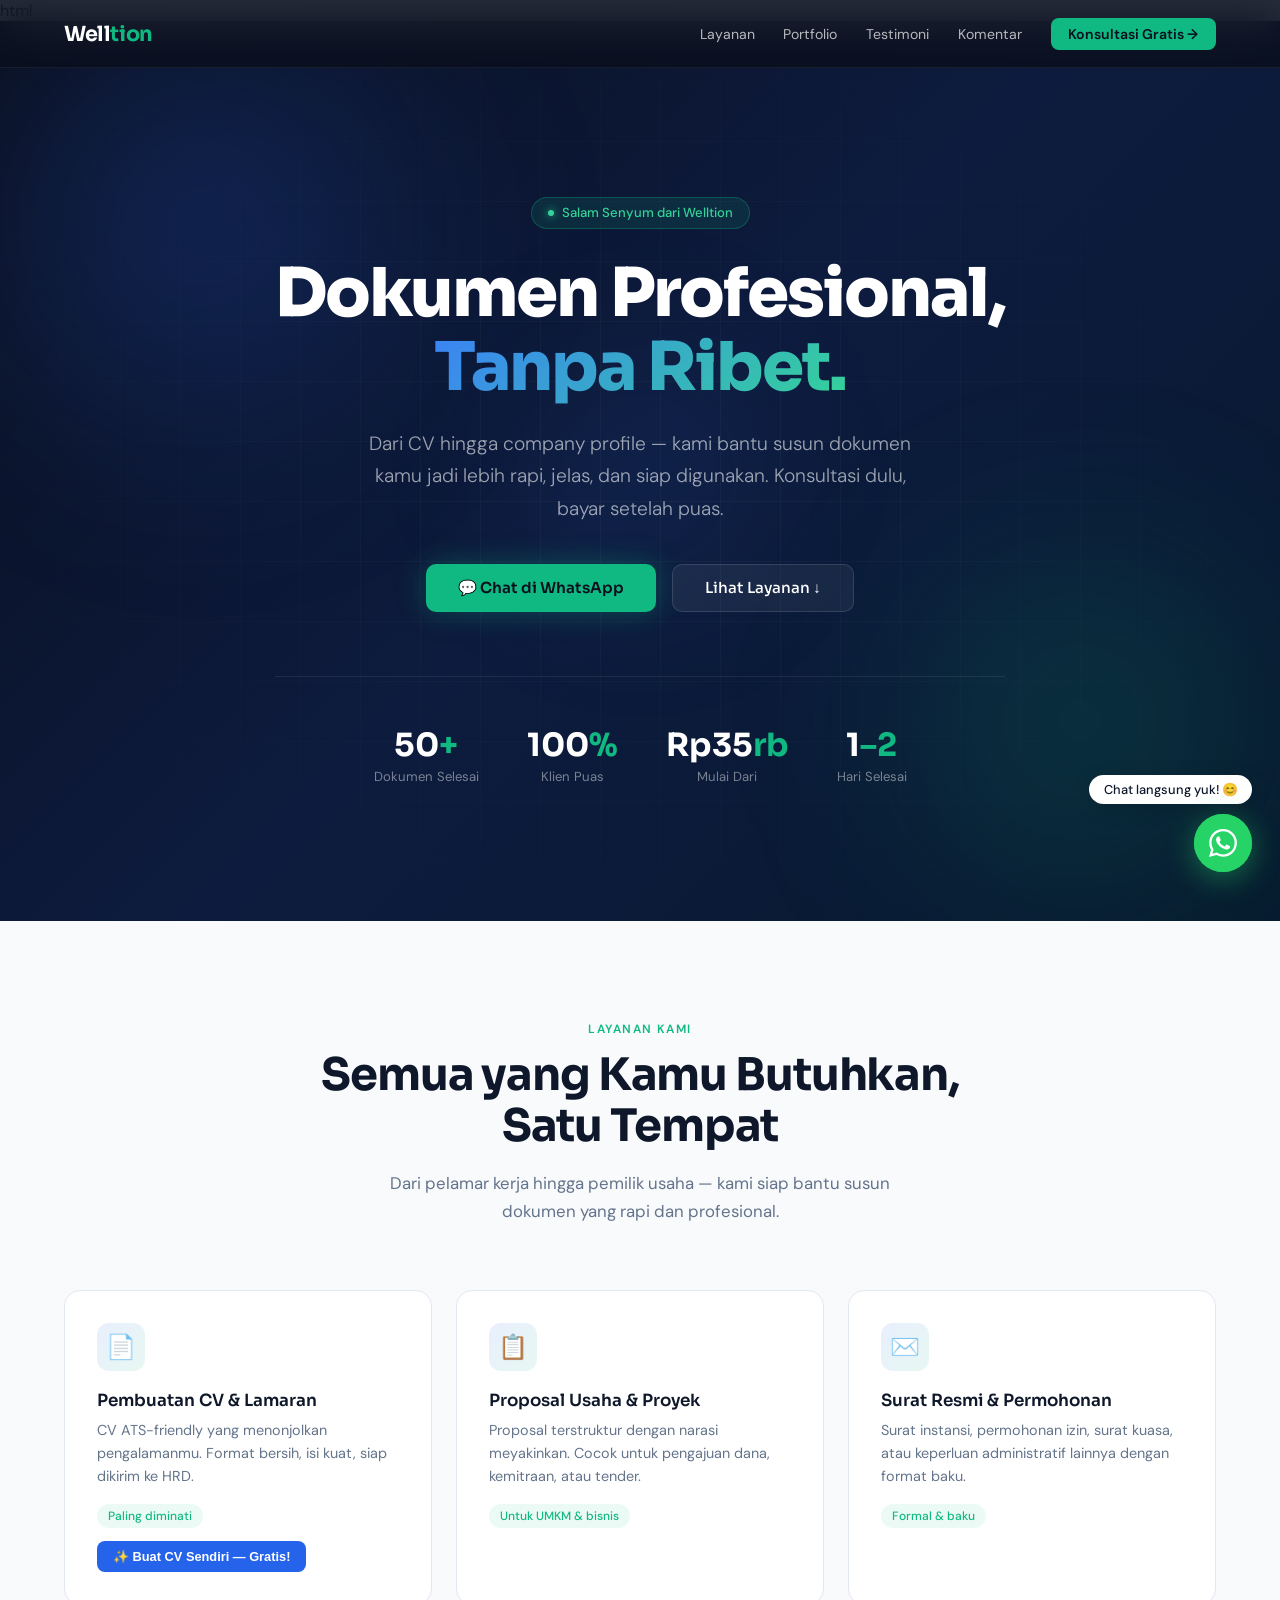
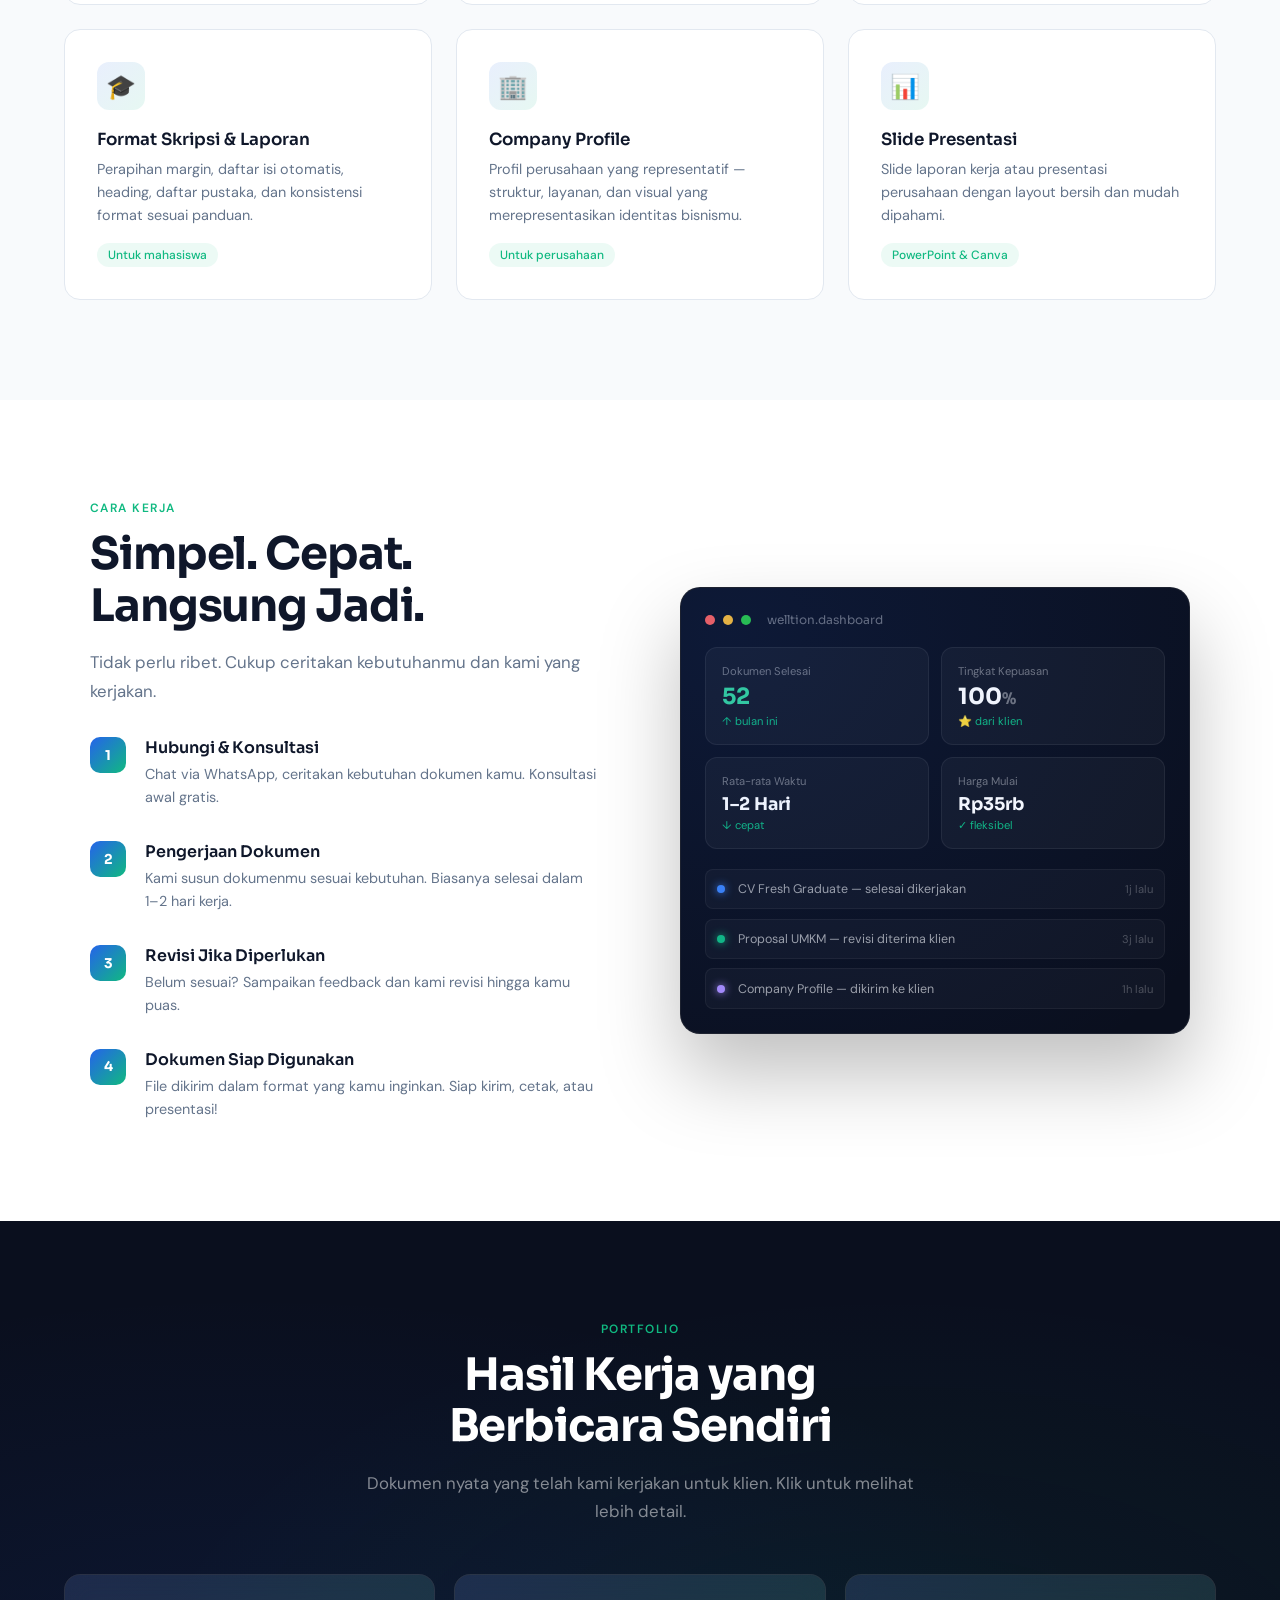
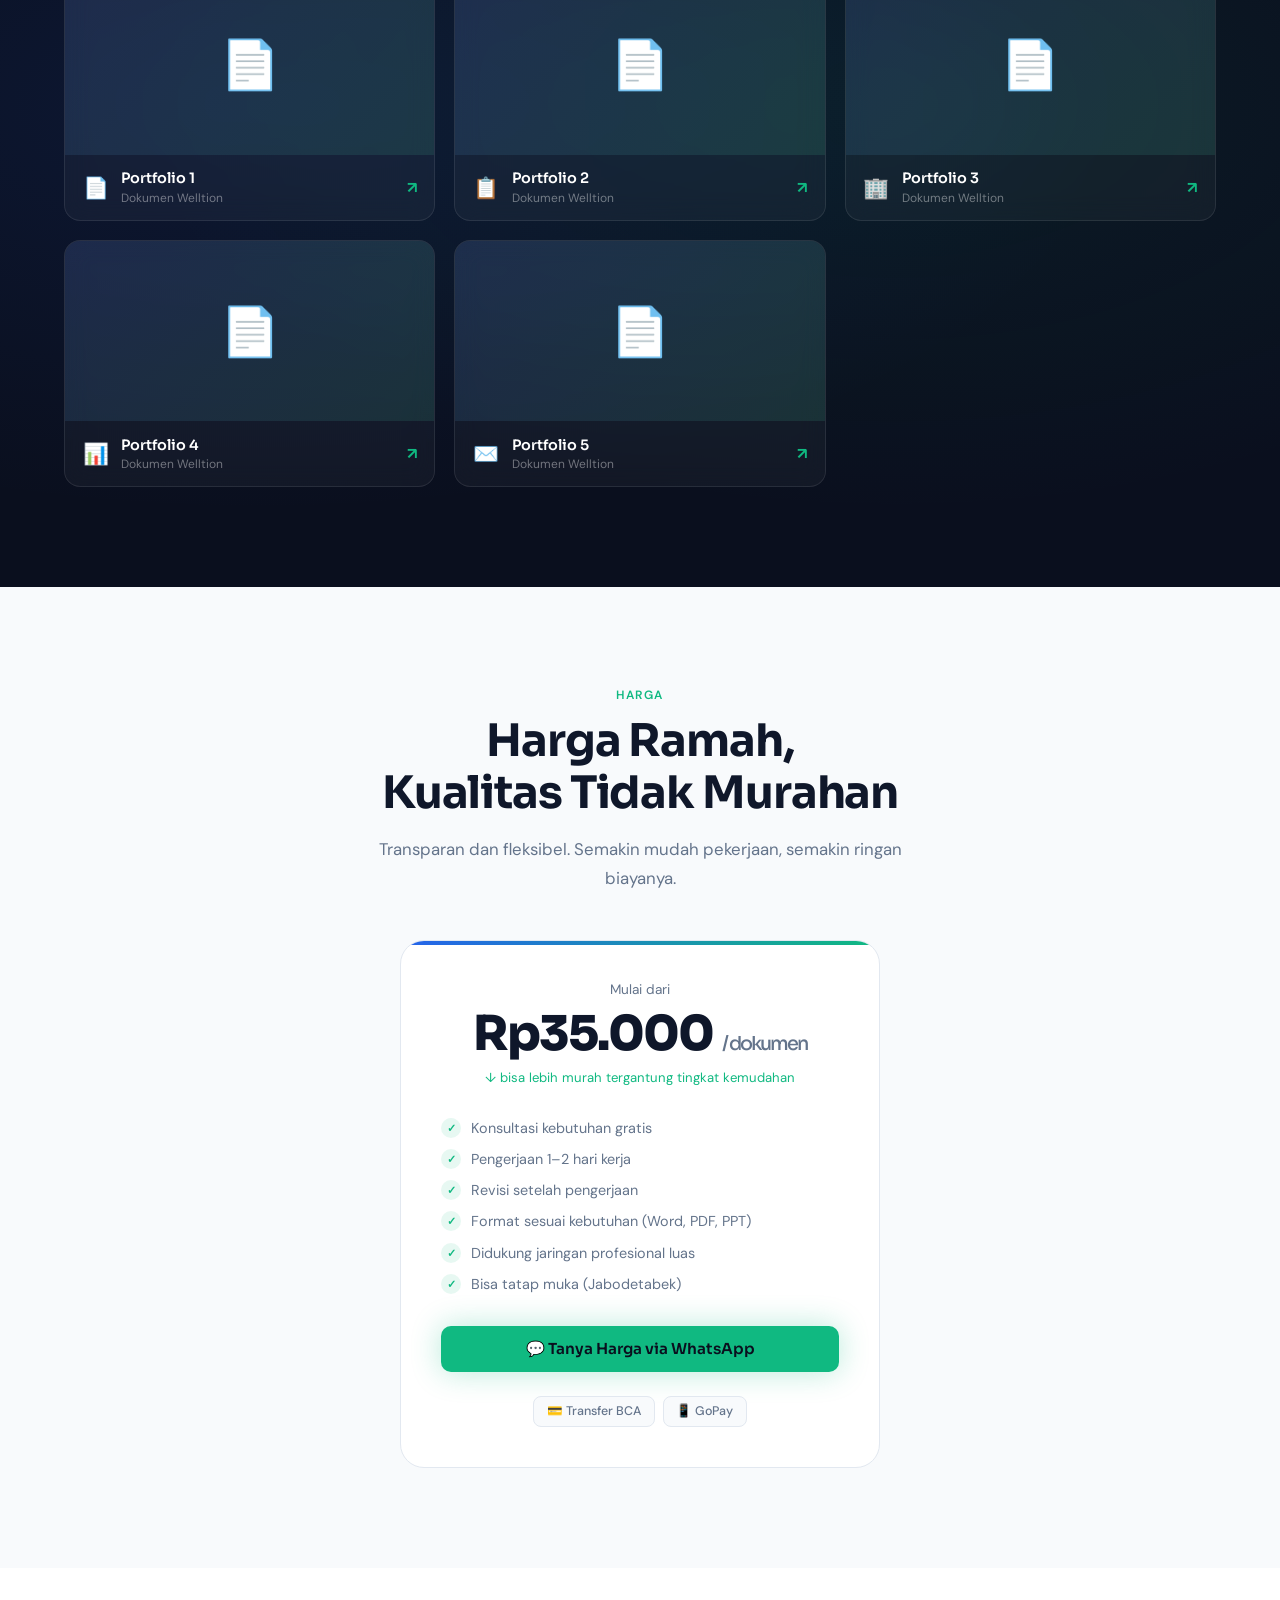
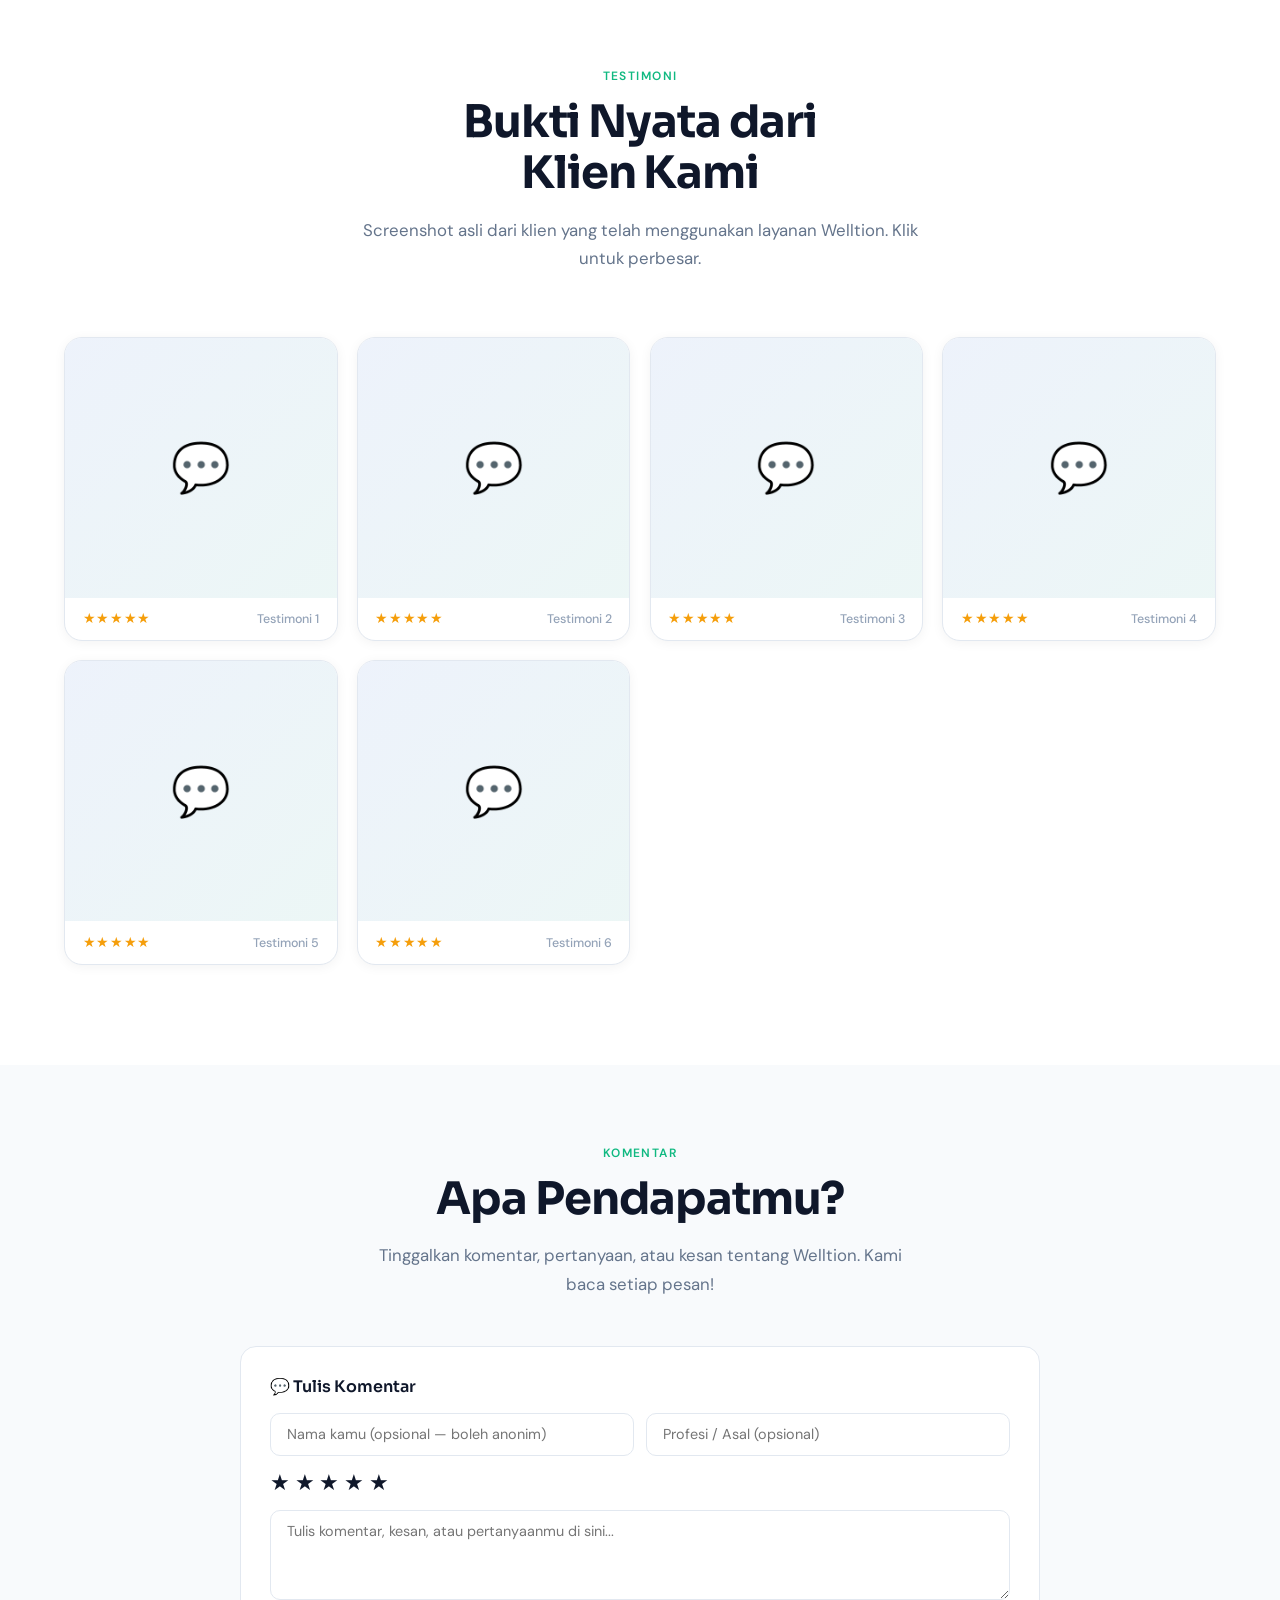
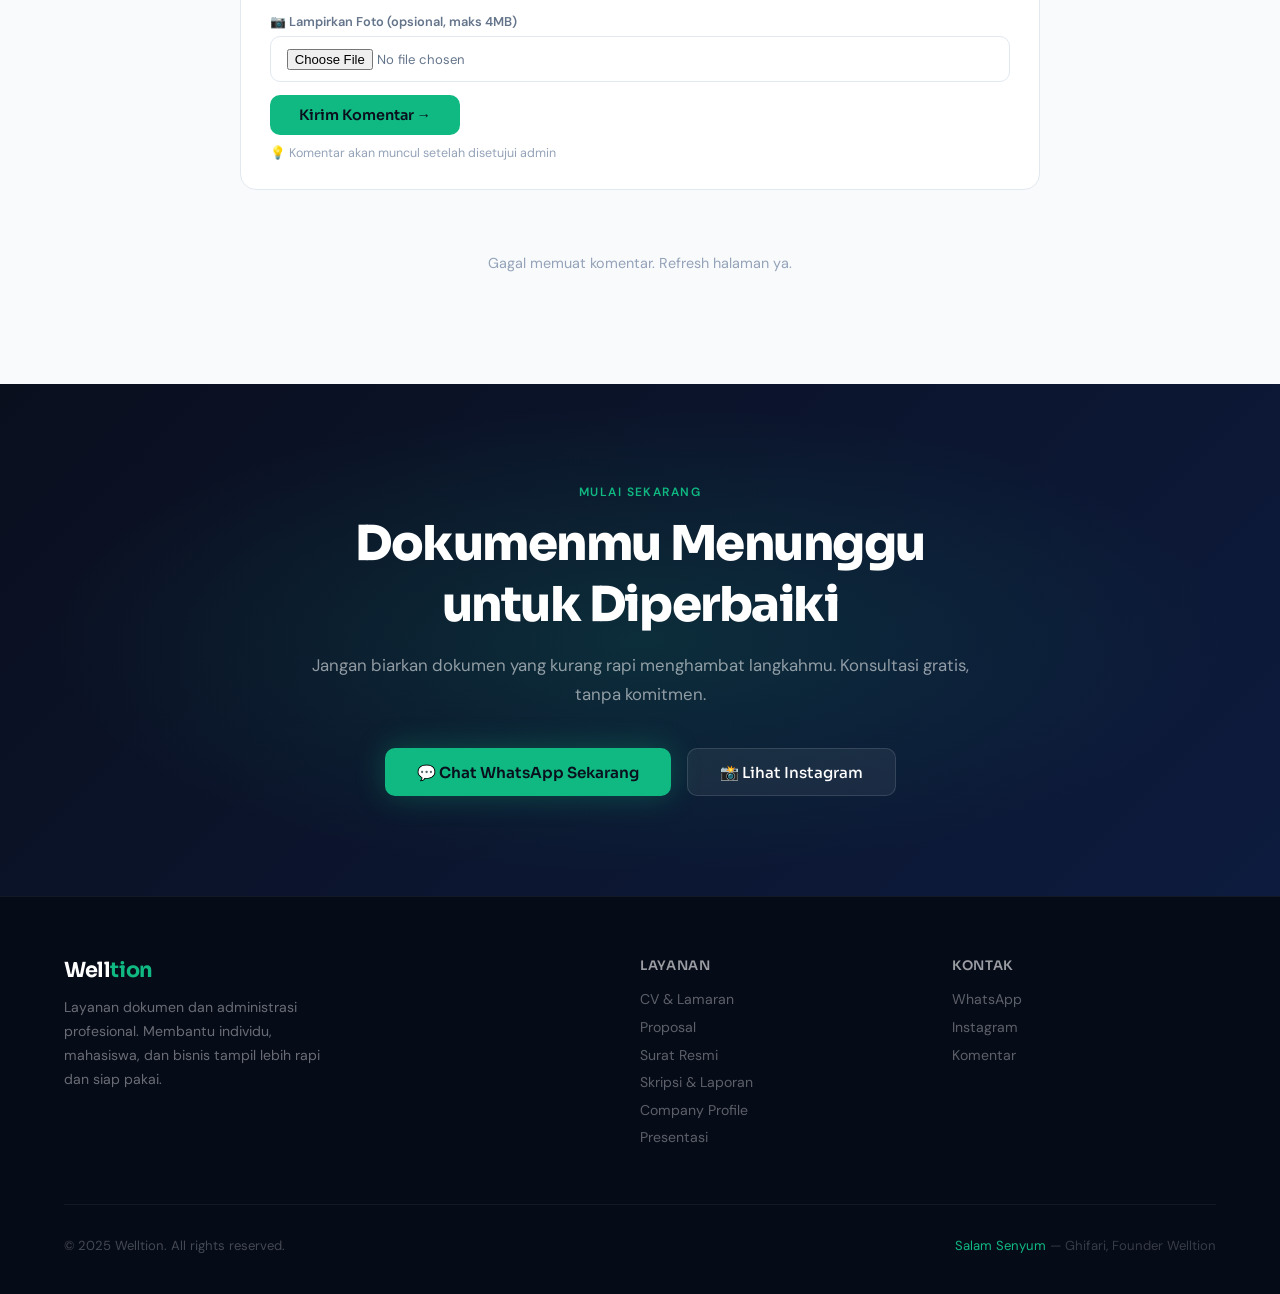
==== commit 972887ec: "fix: portfolio testimoni thumbnail + lightbox fallback" ====
--- a/index.html
+++ b/index.html
@@ -184,35 +184,104 @@
   </div>
 </section>
 
-<!-- PORTFOLIO -->
+<!-- ============================================================
+     GANTI section#portfolio di index.html kamu dengan ini
+     ============================================================ -->
+ 
 <section class="portfolio" id="portfolio">
   <div class="port-in">
     <div class="port-hdr reveal">
       <span class="slabel">Portfolio</span>
       <h2 class="stitle">Hasil Kerja yang<br>Berbicara Sendiri</h2>
-      <p class="ssub">Dokumen nyata yang telah kami kerjakan. Klik untuk preview lebih besar.</p>
-    </div>
-    <div class="drive-grid">
-      <div class="drive-item reveal" onclick="openLB('1OeFGkg7Lfi_XhFWLywmUPUrxmhXD-M-O')">
-        <iframe src="https://drive.google.com/file/d/1OeFGkg7Lfi_XhFWLywmUPUrxmhXD-M-O/preview" loading="lazy"></iframe>
-        <div class="drive-lbl"><span>Portfolio 1</span><a href="https://drive.google.com/file/d/1OeFGkg7Lfi_XhFWLywmUPUrxmhXD-M-O/view" target="_blank" onclick="event.stopPropagation()">Buka ↗</a></div>
-      </div>
-      <div class="drive-item reveal" onclick="openLB('1jH6wkO7DhRaLOCybtQxnTyDcLzK-NrZp')">
-        <iframe src="https://drive.google.com/file/d/1jH6wkO7DhRaLOCybtQxnTyDcLzK-NrZp/preview" loading="lazy"></iframe>
-        <div class="drive-lbl"><span>Portfolio 2</span><a href="https://drive.google.com/file/d/1jH6wkO7DhRaLOCybtQxnTyDcLzK-NrZp/view" target="_blank" onclick="event.stopPropagation()">Buka ↗</a></div>
-      </div>
-      <div class="drive-item reveal" onclick="openLB('11yNJSw47zW1qmomg6HXauh7Kr3h0z_L0')">
-        <iframe src="https://drive.google.com/file/d/11yNJSw47zW1qmomg6HXauh7Kr3h0z_L0/preview" loading="lazy"></iframe>
-        <div class="drive-lbl"><span>Portfolio 3</span><a href="https://drive.google.com/file/d/11yNJSw47zW1qmomg6HXauh7Kr3h0z_L0/view" target="_blank" onclick="event.stopPropagation()">Buka ↗</a></div>
-      </div>
-      <div class="drive-item reveal" onclick="openLB('16hTbrRqFR2mx5YmmoAeOiTbN36vGhPSz')">
-        <iframe src="https://drive.google.com/file/d/16hTbrRqFR2mx5YmmoAeOiTbN36vGhPSz/preview" loading="lazy"></iframe>
-        <div class="drive-lbl"><span>Portfolio 4</span><a href="https://drive.google.com/file/d/16hTbrRqFR2mx5YmmoAeOiTbN36vGhPSz/view" target="_blank" onclick="event.stopPropagation()">Buka ↗</a></div>
-      </div>
-      <div class="drive-item reveal" onclick="openLB('1qwkGMsAVbcVJirpwcfq3pOG0NiT8daYq')">
-        <iframe src="https://drive.google.com/file/d/1qwkGMsAVbcVJirpwcfq3pOG0NiT8daYq/preview" loading="lazy"></iframe>
-        <div class="drive-lbl"><span>Portfolio 5</span><a href="https://drive.google.com/file/d/1qwkGMsAVbcVJirpwcfq3pOG0NiT8daYq/view" target="_blank" onclick="event.stopPropagation()">Buka ↗</a></div>
-      </div>
+      <p class="ssub">Dokumen nyata yang telah kami kerjakan untuk klien. Klik untuk melihat lebih detail.</p>
+    </div>
+    <div class="port-card-grid">
+ 
+      <div class="port-card reveal" onclick="openDrive('1OeFGkg7Lfi_XhFWLywmUPUrxmhXD-M-O','https://drive.google.com/file/d/1OeFGkg7Lfi_XhFWLywmUPUrxmhXD-M-O/view')">
+        <div class="port-card-thumb">
+          <img src="https://drive.google.com/thumbnail?id=1OeFGkg7Lfi_XhFWLywmUPUrxmhXD-M-O&sz=w400" alt="Portfolio 1" loading="lazy" onerror="this.parentElement.innerHTML='<div class=port-thumb-fallback>📄</div>'">
+          <div class="port-card-overlay">
+            <span class="port-view-btn">👁 Lihat Dokumen</span>
+          </div>
+        </div>
+        <div class="port-card-body">
+          <div class="port-card-icon">📄</div>
+          <div class="port-card-info">
+            <div class="port-card-name">Portfolio 1</div>
+            <div class="port-card-type">Dokumen Welltion</div>
+          </div>
+          <div class="port-card-arrow">↗</div>
+        </div>
+      </div>
+ 
+      <div class="port-card reveal" onclick="openDrive('1jH6wkO7DhRaLOCybtQxnTyDcLzK-NrZp','https://drive.google.com/file/d/1jH6wkO7DhRaLOCybtQxnTyDcLzK-NrZp/view')">
+        <div class="port-card-thumb">
+          <img src="https://drive.google.com/thumbnail?id=1jH6wkO7DhRaLOCybtQxnTyDcLzK-NrZp&sz=w400" alt="Portfolio 2" loading="lazy" onerror="this.parentElement.innerHTML='<div class=port-thumb-fallback>📄</div>'">
+          <div class="port-card-overlay">
+            <span class="port-view-btn">👁 Lihat Dokumen</span>
+          </div>
+        </div>
+        <div class="port-card-body">
+          <div class="port-card-icon">📋</div>
+          <div class="port-card-info">
+            <div class="port-card-name">Portfolio 2</div>
+            <div class="port-card-type">Dokumen Welltion</div>
+          </div>
+          <div class="port-card-arrow">↗</div>
+        </div>
+      </div>
+ 
+      <div class="port-card reveal" onclick="openDrive('11yNJSw47zW1qmomg6HXauh7Kr3h0z_L0','https://drive.google.com/file/d/11yNJSw47zW1qmomg6HXauh7Kr3h0z_L0/view')">
+        <div class="port-card-thumb">
+          <img src="https://drive.google.com/thumbnail?id=11yNJSw47zW1qmomg6HXauh7Kr3h0z_L0&sz=w400" alt="Portfolio 3" loading="lazy" onerror="this.parentElement.innerHTML='<div class=port-thumb-fallback>📄</div>'">
+          <div class="port-card-overlay">
+            <span class="port-view-btn">👁 Lihat Dokumen</span>
+          </div>
+        </div>
+        <div class="port-card-body">
+          <div class="port-card-icon">🏢</div>
+          <div class="port-card-info">
+            <div class="port-card-name">Portfolio 3</div>
+            <div class="port-card-type">Dokumen Welltion</div>
+          </div>
+          <div class="port-card-arrow">↗</div>
+        </div>
+      </div>
+ 
+      <div class="port-card reveal" onclick="openDrive('16hTbrRqFR2mx5YmmoAeOiTbN36vGhPSz','https://drive.google.com/file/d/16hTbrRqFR2mx5YmmoAeOiTbN36vGhPSz/view')">
+        <div class="port-card-thumb">
+          <img src="https://drive.google.com/thumbnail?id=16hTbrRqFR2mx5YmmoAeOiTbN36vGhPSz&sz=w400" alt="Portfolio 4" loading="lazy" onerror="this.parentElement.innerHTML='<div class=port-thumb-fallback>📄</div>'">
+          <div class="port-card-overlay">
+            <span class="port-view-btn">👁 Lihat Dokumen</span>
+          </div>
+        </div>
+        <div class="port-card-body">
+          <div class="port-card-icon">📊</div>
+          <div class="port-card-info">
+            <div class="port-card-name">Portfolio 4</div>
+            <div class="port-card-type">Dokumen Welltion</div>
+          </div>
+          <div class="port-card-arrow">↗</div>
+        </div>
+      </div>
+ 
+      <div class="port-card reveal" onclick="openDrive('1qwkGMsAVbcVJirpwcfq3pOG0NiT8daYq','https://drive.google.com/file/d/1qwkGMsAVbcVJirpwcfq3pOG0NiT8daYq/view')">
+        <div class="port-card-thumb">
+          <img src="https://drive.google.com/thumbnail?id=1qwkGMsAVbcVJirpwcfq3pOG0NiT8daYq&sz=w400" alt="Portfolio 5" loading="lazy" onerror="this.parentElement.innerHTML='<div class=port-thumb-fallback>📄</div>'">
+          <div class="port-card-overlay">
+            <span class="port-view-btn">👁 Lihat Dokumen</span>
+          </div>
+        </div>
+        <div class="port-card-body">
+          <div class="port-card-icon">✉️</div>
+          <div class="port-card-info">
+            <div class="port-card-name">Portfolio 5</div>
+            <div class="port-card-type">Dokumen Welltion</div>
+          </div>
+          <div class="port-card-arrow">↗</div>
+        </div>
+      </div>
+ 
     </div>
   </div>
 </section>
@@ -241,45 +310,113 @@
   </div>
 </section>
 
-<!-- TESTIMONI -->
+<!-- ============================================================
+     GANTI section#testimoni di index.html kamu dengan ini
+     ============================================================ -->
+ 
 <section class="testi" id="testimoni">
   <div class="testi-hdr reveal">
     <span class="slabel">Testimoni</span>
     <h2 class="stitle">Bukti Nyata dari<br>Klien Kami</h2>
     <p class="ssub">Screenshot asli dari klien yang telah menggunakan layanan Welltion. Klik untuk perbesar.</p>
   </div>
-  <div class="testi-grid">
-    <div class="testi-item reveal" onclick="openLB('1_xL2ZHMvKkNP8t_VVcVmU0QRaazrPPU2')">
-      <iframe src="https://drive.google.com/file/d/1_xL2ZHMvKkNP8t_VVcVmU0QRaazrPPU2/preview" loading="lazy"></iframe>
-      <div class="testi-foot"><span>Testimoni 1</span><span class="tstars">★★★★★</span></div>
-    </div>
-    <div class="testi-item reveal" onclick="openLB('1D3hUtL3Pt_5N715jw9wNZnjjtvZQHvz3')">
-      <iframe src="https://drive.google.com/file/d/1D3hUtL3Pt_5N715jw9wNZnjjtvZQHvz3/preview" loading="lazy"></iframe>
-      <div class="testi-foot"><span>Testimoni 2</span><span class="tstars">★★★★★</span></div>
-    </div>
-    <div class="testi-item reveal" onclick="openLB('1SDsc6k4qHcMSWeOm1BO9oBIjnZb5ukaC')">
-      <iframe src="https://drive.google.com/file/d/1SDsc6k4qHcMSWeOm1BO9oBIjnZb5ukaC/preview" loading="lazy"></iframe>
-      <div class="testi-foot"><span>Testimoni 3</span><span class="tstars">★★★★★</span></div>
-    </div>
-    <div class="testi-item reveal" onclick="openLB('1mEvHfhMh8D2zM_l_KfTDLcvqDlEC2fw1')">
-      <iframe src="https://drive.google.com/file/d/1mEvHfhMh8D2zM_l_KfTDLcvqDlEC2fw1/preview" loading="lazy"></iframe>
-      <div class="testi-foot"><span>Testimoni 4</span><span class="tstars">★★★★★</span></div>
-    </div>
-    <div class="testi-item reveal" onclick="openLB('1Qes-na9oFEQHT8WF2o5UL_gc5f5oX40k')">
-      <iframe src="https://drive.google.com/file/d/1Qes-na9oFEQHT8WF2o5UL_gc5f5oX40k/preview" loading="lazy"></iframe>
-      <div class="testi-foot"><span>Testimoni 5</span><span class="tstars">★★★★★</span></div>
-    </div>
-    <div class="testi-item reveal" onclick="openLB('1CNoldg1LLHwYo6apemGUwE5j888hcpWc')">
-      <iframe src="https://drive.google.com/file/d/1CNoldg1LLHwYo6apemGUwE5j888hcpWc/preview" loading="lazy"></iframe>
-      <div class="testi-foot"><span>Testimoni 6</span><span class="tstars">★★★★★</span></div>
-    </div>
-  </div>
-</section>
-
-<!-- LIGHTBOX -->
+  <div class="testi-photo-grid">
+ 
+    <div class="testi-photo-card reveal" onclick="openDrive('1_xL2ZHMvKkNP8t_VVcVmU0QRaazrPPU2','https://drive.google.com/file/d/1_xL2ZHMvKkNP8t_VVcVmU0QRaazrPPU2/view')">
+      <div class="testi-img-wrap">
+        <img src="https://drive.google.com/thumbnail?id=1_xL2ZHMvKkNP8t_VVcVmU0QRaazrPPU2&sz=w600" alt="Testimoni 1" loading="lazy" onerror="this.src='';this.parentElement.innerHTML='<div class=testi-img-fallback>💬</div>'">
+        <div class="testi-photo-overlay">
+          <span>🔍 Perbesar</span>
+        </div>
+      </div>
+      <div class="testi-photo-footer">
+        <span class="testi-stars">★★★★★</span>
+        <span class="testi-num">Testimoni 1</span>
+      </div>
+    </div>
+ 
+    <div class="testi-photo-card reveal" onclick="openDrive('1D3hUtL3Pt_5N715jw9wNZnjjtvZQHvz3','https://drive.google.com/file/d/1D3hUtL3Pt_5N715jw9wNZnjjtvZQHvz3/view')">
+      <div class="testi-img-wrap">
+        <img src="https://drive.google.com/thumbnail?id=1D3hUtL3Pt_5N715jw9wNZnjjtvZQHvz3&sz=w600" alt="Testimoni 2" loading="lazy" onerror="this.src='';this.parentElement.innerHTML='<div class=testi-img-fallback>💬</div>'">
+        <div class="testi-photo-overlay">
+          <span>🔍 Perbesar</span>
+        </div>
+      </div>
+      <div class="testi-photo-footer">
+        <span class="testi-stars">★★★★★</span>
+        <span class="testi-num">Testimoni 2</span>
+      </div>
+    </div>
+ 
+    <div class="testi-photo-card reveal" onclick="openDrive('1SDsc6k4qHcMSWeOm1BO9oBIjnZb5ukaC','https://drive.google.com/file/d/1SDsc6k4qHcMSWeOm1BO9oBIjnZb5ukaC/view')">
+      <div class="testi-img-wrap">
+        <img src="https://drive.google.com/thumbnail?id=1SDsc6k4qHcMSWeOm1BO9oBIjnZb5ukaC&sz=w600" alt="Testimoni 3" loading="lazy" onerror="this.src='';this.parentElement.innerHTML='<div class=testi-img-fallback>💬</div>'">
+        <div class="testi-photo-overlay">
+          <span>🔍 Perbesar</span>
+        </div>
+      </div>
+      <div class="testi-photo-footer">
+        <span class="testi-stars">★★★★★</span>
+        <span class="testi-num">Testimoni 3</span>
+      </div>
+    </div>
+ 
+    <div class="testi-photo-card reveal" onclick="openDrive('1mEvHfhMh8D2zM_l_KfTDLcvqDlEC2fw1','https://drive.google.com/file/d/1mEvHfhMh8D2zM_l_KfTDLcvqDlEC2fw1/view')">
+      <div class="testi-img-wrap">
+        <img src="https://drive.google.com/thumbnail?id=1mEvHfhMh8D2zM_l_KfTDLcvqDlEC2fw1&sz=w600" alt="Testimoni 4" loading="lazy" onerror="this.src='';this.parentElement.innerHTML='<div class=testi-img-fallback>💬</div>'">
+        <div class="testi-photo-overlay">
+          <span>🔍 Perbesar</span>
+        </div>
+      </div>
+      <div class="testi-photo-footer">
+        <span class="testi-stars">★★★★★</span>
+        <span class="testi-num">Testimoni 4</span>
+      </div>
+    </div>
+ 
+    <div class="testi-photo-card reveal" onclick="openDrive('1Qes-na9oFEQHT8WF2o5UL_gc5f5oX40k','https://drive.google.com/file/d/1Qes-na9oFEQHT8WF2o5UL_gc5f5oX40k/view')">
+      <div class="testi-img-wrap">
+        <img src="https://drive.google.com/thumbnail?id=1Qes-na9oFEQHT8WF2o5UL_gc5f5oX40k&sz=w600" alt="Testimoni 5" loading="lazy" onerror="this.src='';this.parentElement.innerHTML='<div class=testi-img-fallback>💬</div>'">
+        <div class="testi-photo-overlay">
+          <span>🔍 Perbesar</span>
+        </div>
+      </div>
+      <div class="testi-photo-footer">
+        <span class="testi-stars">★★★★★</span>
+        <span class="testi-num">Testimoni 5</span>
+      </div>
+    </div>
+ 
+    <div class="testi-photo-card reveal" onclick="openDrive('1CNoldg1LLHwYo6apemGUwE5j888hcpWc','https://drive.google.com/file/d/1CNoldg1LLHwYo6apemGUwE5j888hcpWc/view')">
+      <div class="testi-img-wrap">
+        <img src="https://drive.google.com/thumbnail?id=1CNoldg1LLHwYo6apemGUwE5j888hcpWc&sz=w600" alt="Testimoni 6" loading="lazy" onerror="this.src='';this.parentElement.innerHTML='<div class=testi-img-fallback>💬</div>'">
+        <div class="testi-photo-overlay">
+          <span>🔍 Perbesar</span>
+        </div>
+      </div>
+      <div class="testi-photo-footer">
+        <span class="testi-stars">★★★★★</span>
+        <span class="testi-num">Testimoni 6</span>
+      </div>
+    </div>
+ 
+  </div>
+</section>
+
+<!-- ============================================================
+     LIGHTBOX — taruh sebelum </body>, ganti yang lama
+     ============================================================ -->
+ 
 <div class="lightbox" id="lightbox" onclick="closeLB()">
-  <button class="lb-close">✕</button>
-  <iframe id="lbFrame" src="" onclick="event.stopPropagation()"></iframe>
+  <button class="lb-close" onclick="closeLB()">✕</button>
+  <div class="lb-content" onclick="event.stopPropagation()">
+    <iframe id="lbFrame" src="" allowfullscreen></iframe>
+    <div class="lb-fallback" id="lbFallback" style="display:none">
+      <div class="lb-fallback-icon">📄</div>
+      <p>Preview tidak tersedia di sini.</p>
+      <a id="lbFallbackLink" href="#" target="_blank" class="lb-fallback-btn">Buka di Google Drive ↗</a>
+    </div>
+  </div>
 </div>
 
 <!-- GANTI seluruh section#komentar di index.html kamu dengan ini -->
--- a/style.css
+++ b/style.css
@@ -152,21 +152,96 @@
     .at{font-size:.78rem;color:rgba(255,255,255,.6);flex:1}
     .atm{font-size:.7rem;color:rgba(255,255,255,.25)}
 
-    /* PORTFOLIO */
-    .portfolio{background:var(--navy);padding:100px 5%;position:relative;overflow:hidden}
-    .portfolio::before{content:'';position:absolute;inset:0;background:radial-gradient(ellipse at 70% 50%,rgba(16,185,129,.08) 0%,transparent 60%),radial-gradient(ellipse at 20% 50%,rgba(37,99,235,.1) 0%,transparent 60%)}
-    .port-in{position:relative;z-index:1;max-width:1200px;margin:0 auto}
-    .port-hdr{text-align:center;margin-bottom:3rem}
-    .port-hdr .stitle{color:#fff}
-    .port-hdr .ssub{color:rgba(255,255,255,.5);margin:0 auto}
-    .drive-grid{display:grid;grid-template-columns:repeat(auto-fit,minmax(280px,1fr));gap:1.2rem}
-    .drive-item{background:rgba(255,255,255,.04);border:1px solid rgba(255,255,255,.1);border-radius:14px;overflow:hidden;transition:all .3s;cursor:pointer}
-    .drive-item:hover{border-color:rgba(16,185,129,.4);transform:translateY(-4px);box-shadow:0 20px 50px rgba(0,0,0,.35)}
-    .drive-item iframe{width:100%;height:210px;border:none;display:block;pointer-events:none}
-    .drive-lbl{padding:.7rem 1rem;display:flex;align-items:center;justify-content:space-between}
-    .drive-lbl span{font-size:.82rem;color:rgba(255,255,255,.55)}
-    .drive-lbl a{font-size:.75rem;color:var(--emerald);text-decoration:none}
-    .drive-lbl a:hover{text-decoration:underline}
+    /* ============================================================
+   TAMBAHKAN ke style.css kamu — Portfolio & Testimoni baru
+   (hapus CSS lama yang ada .drive-grid, .drive-item,
+    .testi-grid, .testi-item, .testi-drive-grid, .lightbox lama)
+   ============================================================ */
+ 
+/* ── PORTFOLIO — Dark Navy Glassmorphism ── */
+.portfolio { background: var(--navy); padding: 100px 5%; position: relative; overflow: hidden; }
+.portfolio::before {
+  content: ''; position: absolute; inset: 0;
+  background:
+    radial-gradient(ellipse at 70% 50%, rgba(16,185,129,.08) 0%, transparent 60%),
+    radial-gradient(ellipse at 20% 50%, rgba(37,99,235,.1) 0%, transparent 60%);
+}
+.port-in { position: relative; z-index: 1; max-width: 1200px; margin: 0 auto; }
+.port-hdr { text-align: center; margin-bottom: 3rem; }
+.port-hdr .stitle { color: #fff; }
+.port-hdr .ssub { color: rgba(255,255,255,.5); margin: 0 auto; }
+ 
+.port-card-grid {
+  display: grid;
+  grid-template-columns: repeat(auto-fit, minmax(300px, 1fr));
+  gap: 1.2rem;
+}
+ 
+.port-card {
+  background: rgba(255,255,255,.04);
+  border: 1px solid rgba(255,255,255,.09);
+  border-radius: 16px;
+  overflow: hidden;
+  cursor: pointer;
+  transition: all .3s ease;
+  backdrop-filter: blur(12px);
+}
+.port-card:hover {
+  border-color: rgba(16,185,129,.45);
+  box-shadow: 0 0 30px rgba(16,185,129,.15), 0 20px 50px rgba(0,0,0,.35);
+  transform: translateY(-5px);
+}
+ 
+.port-card-thumb {
+  position: relative;
+  height: 180px;
+  overflow: hidden;
+  background: rgba(255,255,255,.03);
+}
+.port-card-thumb img {
+  width: 100%; height: 100%;
+  object-fit: cover;
+  display: block;
+  transition: transform .4s ease;
+}
+.port-card:hover .port-card-thumb img { transform: scale(1.05); }
+ 
+.port-thumb-fallback {
+  width: 100%; height: 100%;
+  display: flex; align-items: center; justify-content: center;
+  font-size: 3rem;
+  background: linear-gradient(135deg, rgba(37,99,235,.1), rgba(16,185,129,.1));
+}
+ 
+.port-card-overlay {
+  position: absolute; inset: 0;
+  background: rgba(10,15,30,.6);
+  display: flex; align-items: center; justify-content: center;
+  opacity: 0; transition: opacity .3s;
+}
+.port-card:hover .port-card-overlay { opacity: 1; }
+.port-view-btn {
+  background: var(--emerald); color: var(--navy);
+  font-size: .82rem; font-weight: 600;
+  padding: .5rem 1.2rem; border-radius: 100px;
+}
+ 
+.port-card-body {
+  display: flex; align-items: center; gap: .8rem;
+  padding: .9rem 1.1rem;
+}
+.port-card-icon { font-size: 1.3rem; flex-shrink: 0; }
+.port-card-info { flex: 1; }
+.port-card-name {
+  font-family: var(--fd); font-size: .9rem; font-weight: 600;
+  color: #fff; margin-bottom: .15rem;
+}
+.port-card-type { font-size: .75rem; color: rgba(255,255,255,.4); }
+.port-card-arrow {
+  color: var(--emerald); font-size: 1rem; font-weight: 700;
+  transition: transform .2s;
+}
+.port-card:hover .port-card-arrow { transform: translate(3px,-3px); }
 
     /* PRICING */
     .pricing{padding:100px 5%;background:var(--gray-100);text-align:center}
@@ -184,23 +259,119 @@
     .pmethods{display:flex;gap:.5rem;justify-content:center;margin-top:1.5rem}
     .pbadge{background:var(--gray-100);border:1px solid var(--gray-200);border-radius:8px;padding:.4rem .8rem;font-size:.78rem;font-weight:500;color:var(--gray-600)}
 
-    /* TESTIMONI */
-    .testi{padding:100px 5%;background:#fff}
-    .testi-hdr{text-align:center;margin-bottom:4rem}
-    .testi-hdr .ssub{margin:0 auto}
-    .testi-grid{display:grid;grid-template-columns:repeat(auto-fit,minmax(260px,1fr));gap:1.2rem;max-width:1200px;margin:0 auto}
-    .testi-item{background:var(--gray-100);border:1px solid var(--gray-200);border-radius:14px;overflow:hidden;transition:all .3s;cursor:pointer}
-    .testi-item:hover{box-shadow:0 12px 40px rgba(0,0,0,.1);transform:translateY(-3px)}
-    .testi-item iframe{width:100%;height:230px;border:none;display:block;pointer-events:none}
-    .testi-foot{padding:.7rem 1rem;display:flex;align-items:center;justify-content:space-between}
-    .testi-foot span{font-size:.8rem;color:var(--gray-600)}
-    .tstars{color:#f59e0b;font-size:.78rem}
-
-    /* LIGHTBOX */
-    .lightbox{display:none;position:fixed;inset:0;z-index:2000;background:rgba(0,0,0,.92);align-items:center;justify-content:center}
-    .lightbox.open{display:flex}
-    .lightbox iframe{width:90vw;max-width:920px;height:82vh;border:none;border-radius:12px}
-    .lb-close{position:absolute;top:1rem;right:1.5rem;color:#fff;font-size:2rem;cursor:pointer;background:none;border:none;line-height:1}
+/* ── TESTIMONI — Light Clean Image-First ── */
+.testi { padding: 100px 5%; background: #fff; }
+.testi-hdr { text-align: center; margin-bottom: 4rem; }
+.testi-hdr .ssub { margin: 0 auto; }
+ 
+.testi-photo-grid {
+  display: grid;
+  grid-template-columns: repeat(auto-fit, minmax(260px, 1fr));
+  gap: 1.2rem;
+  max-width: 1200px;
+  margin: 0 auto;
+}
+ 
+.testi-photo-card {
+  background: #fff;
+  border: 1px solid var(--gray-200);
+  border-radius: 18px;
+  overflow: hidden;
+  cursor: pointer;
+  transition: all .3s ease;
+  box-shadow: 0 2px 12px rgba(0,0,0,.05);
+}
+.testi-photo-card:hover {
+  border-color: rgba(16,185,129,.3);
+  box-shadow: 0 12px 40px rgba(0,0,0,.1);
+  transform: translateY(-4px);
+}
+ 
+.testi-img-wrap {
+  position: relative;
+  height: 260px;
+  overflow: hidden;
+  background: var(--gray-100);
+}
+.testi-img-wrap img {
+  width: 100%; height: 100%;
+  object-fit: cover; object-position: top;
+  display: block;
+  transition: transform .4s ease;
+}
+.testi-photo-card:hover .testi-img-wrap img { transform: scale(1.04); }
+ 
+.testi-img-fallback {
+  width: 100%; height: 100%;
+  display: flex; align-items: center; justify-content: center;
+  font-size: 3rem;
+  background: linear-gradient(135deg, rgba(37,99,235,.05), rgba(16,185,129,.05));
+}
+ 
+.testi-photo-overlay {
+  position: absolute; inset: 0;
+  background: rgba(10,15,30,.45);
+  display: flex; align-items: center; justify-content: center;
+  opacity: 0; transition: opacity .3s;
+}
+.testi-photo-card:hover .testi-photo-overlay { opacity: 1; }
+.testi-photo-overlay span {
+  background: #fff; color: var(--text-dark);
+  font-size: .82rem; font-weight: 600;
+  padding: .5rem 1.2rem; border-radius: 100px;
+}
+ 
+.testi-photo-footer {
+  display: flex; align-items: center; justify-content: space-between;
+  padding: .8rem 1.1rem;
+}
+.testi-stars { color: #f59e0b; font-size: .85rem; letter-spacing: .05em; }
+.testi-num { font-size: .78rem; color: var(--gray-400); font-weight: 500; }
+
+/* ── LIGHTBOX — upgrade dengan fallback ── */
+.lightbox {
+  display: none; position: fixed; inset: 0; z-index: 2000;
+  background: rgba(0,0,0,.92); align-items: center; justify-content: center;
+  padding: 1rem;
+}
+.lightbox.open { display: flex; }
+.lb-close {
+  position: absolute; top: 1rem; right: 1.5rem;
+  color: #fff; font-size: 2rem; cursor: pointer;
+  background: none; border: none; line-height: 1; z-index: 10;
+  transition: transform .2s;
+}
+.lb-close:hover { transform: scale(1.2); }
+ 
+.lb-content {
+  width: 90vw; max-width: 920px; height: 82vh;
+  position: relative;
+}
+.lb-content iframe {
+  width: 100%; height: 100%;
+  border: none; border-radius: 12px;
+  background: #fff;
+}
+ 
+.lb-fallback {
+  width: 100%; height: 100%;
+  display: flex; flex-direction: column;
+  align-items: center; justify-content: center; gap: 1rem;
+  background: rgba(255,255,255,.05);
+  border: 1px solid rgba(255,255,255,.1);
+  border-radius: 12px;
+  text-align: center;
+}
+.lb-fallback-icon { font-size: 3rem; }
+.lb-fallback p { color: rgba(255,255,255,.6); font-size: .95rem; }
+.lb-fallback-btn {
+  display: inline-flex; align-items: center; gap: .4rem;
+  background: var(--emerald); color: var(--navy);
+  font-family: var(--fd); font-weight: 600; font-size: .9rem;
+  padding: .7rem 1.6rem; border-radius: 10px;
+  text-decoration: none; transition: all .2s;
+}
+.lb-fallback-btn:hover { background: var(--emerald-glow); transform: translateY(-1px); }    
 
     /* COMMENTS */
     .comments{padding:80px 5%;background:var(--gray-100)}
@@ -261,7 +432,12 @@
     .wa-pulse{position:absolute;inset:0;border-radius:50%;background:#25d366;animation:wp 2.5s ease-out infinite;z-index:-1}
     @keyframes wp{0%{transform:scale(1);opacity:.6}100%{transform:scale(1.8);opacity:0}}
 
-    /* RESPONSIVE */
-    @media(max-width:900px){.how-in{grid-template-columns:1fr}.ft-top{grid-template-columns:1fr 1fr}}
-    @media(max-width:640px){.nav-links{display:none}.hamburger{display:flex}.hstats{gap:1.5rem}.ft-top{grid-template-columns:1fr}.ft-bot{flex-direction:column;text-align:center}.wa-fix{bottom:20px;right:20px}}
-  +    /* ── RESPONSIVE ── */
+@media (max-width: 640px) {
+  .port-card-grid { grid-template-columns: 1fr; }
+  .testi-photo-grid { grid-template-columns: 1fr 1fr; }
+  .testi-img-wrap { height: 200px; }
+}
+@media (max-width: 400px) {
+  .testi-photo-grid { grid-template-columns: 1fr; }
+}
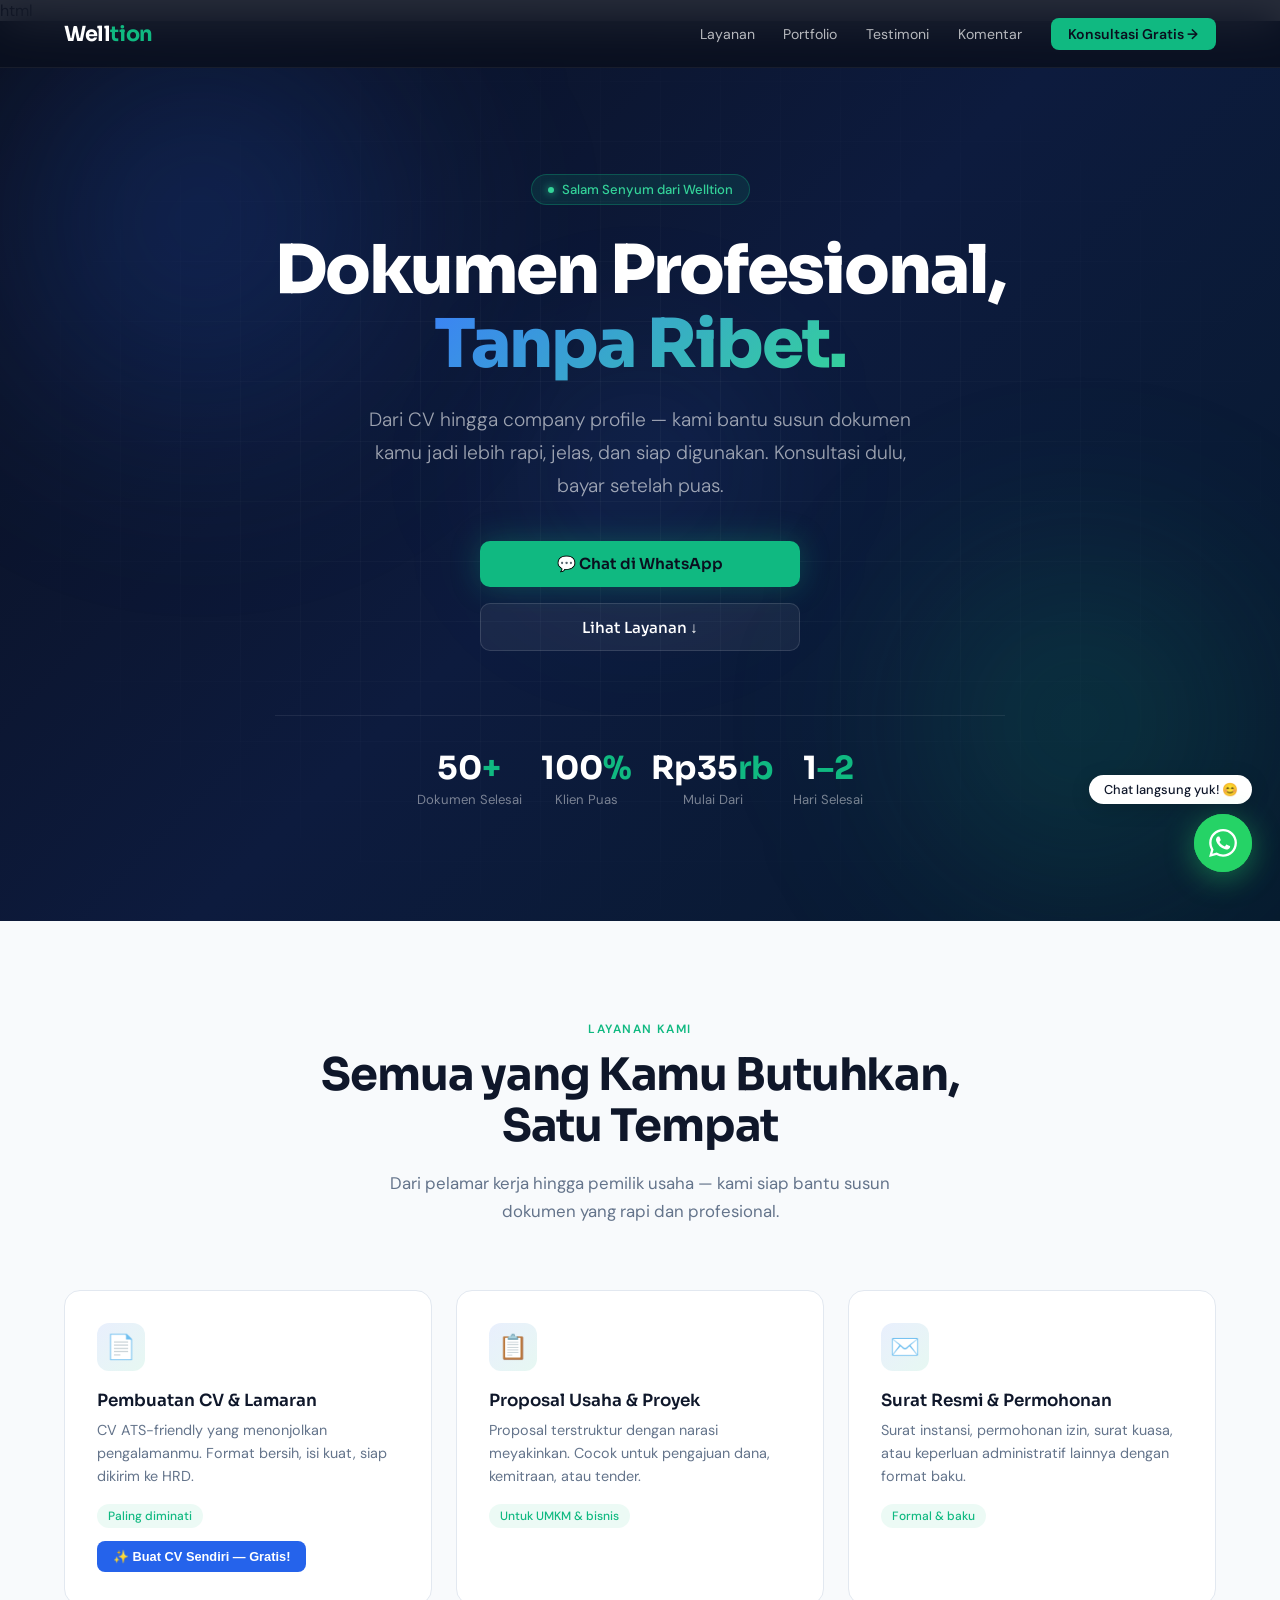
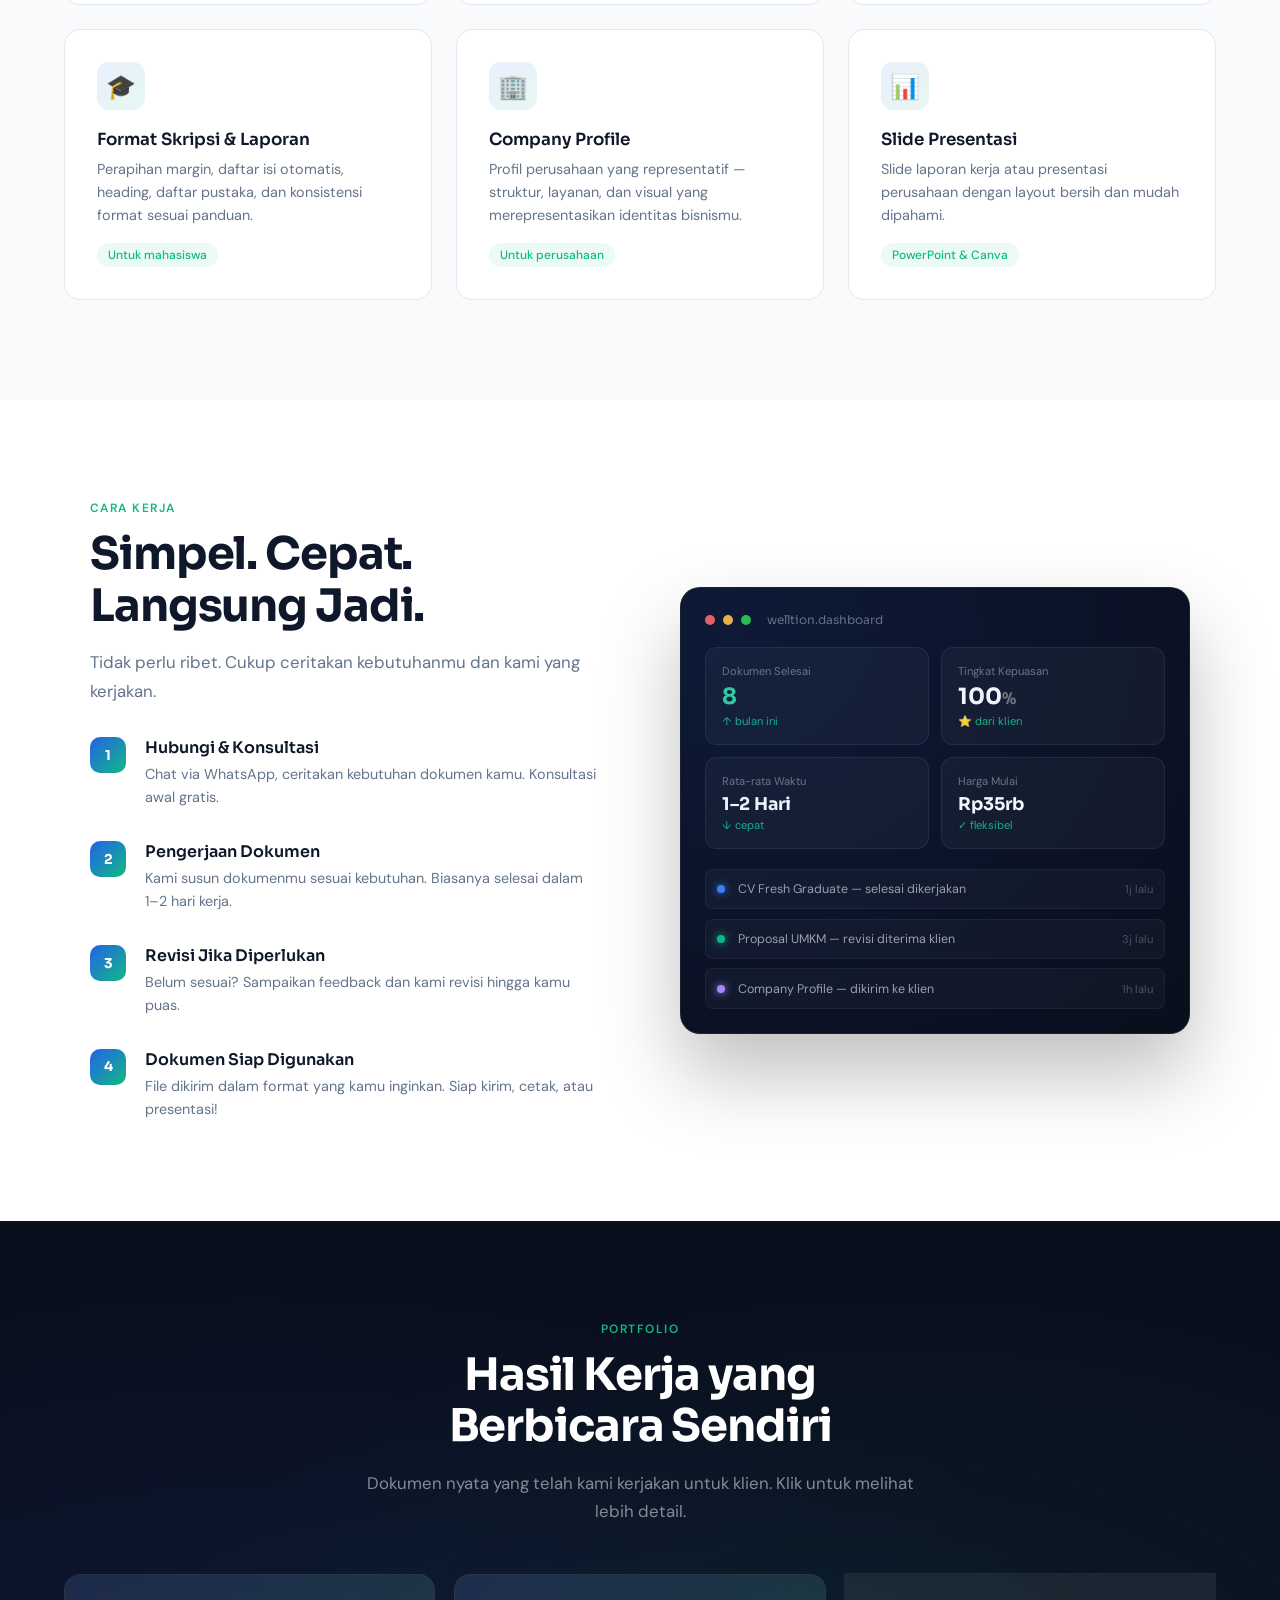
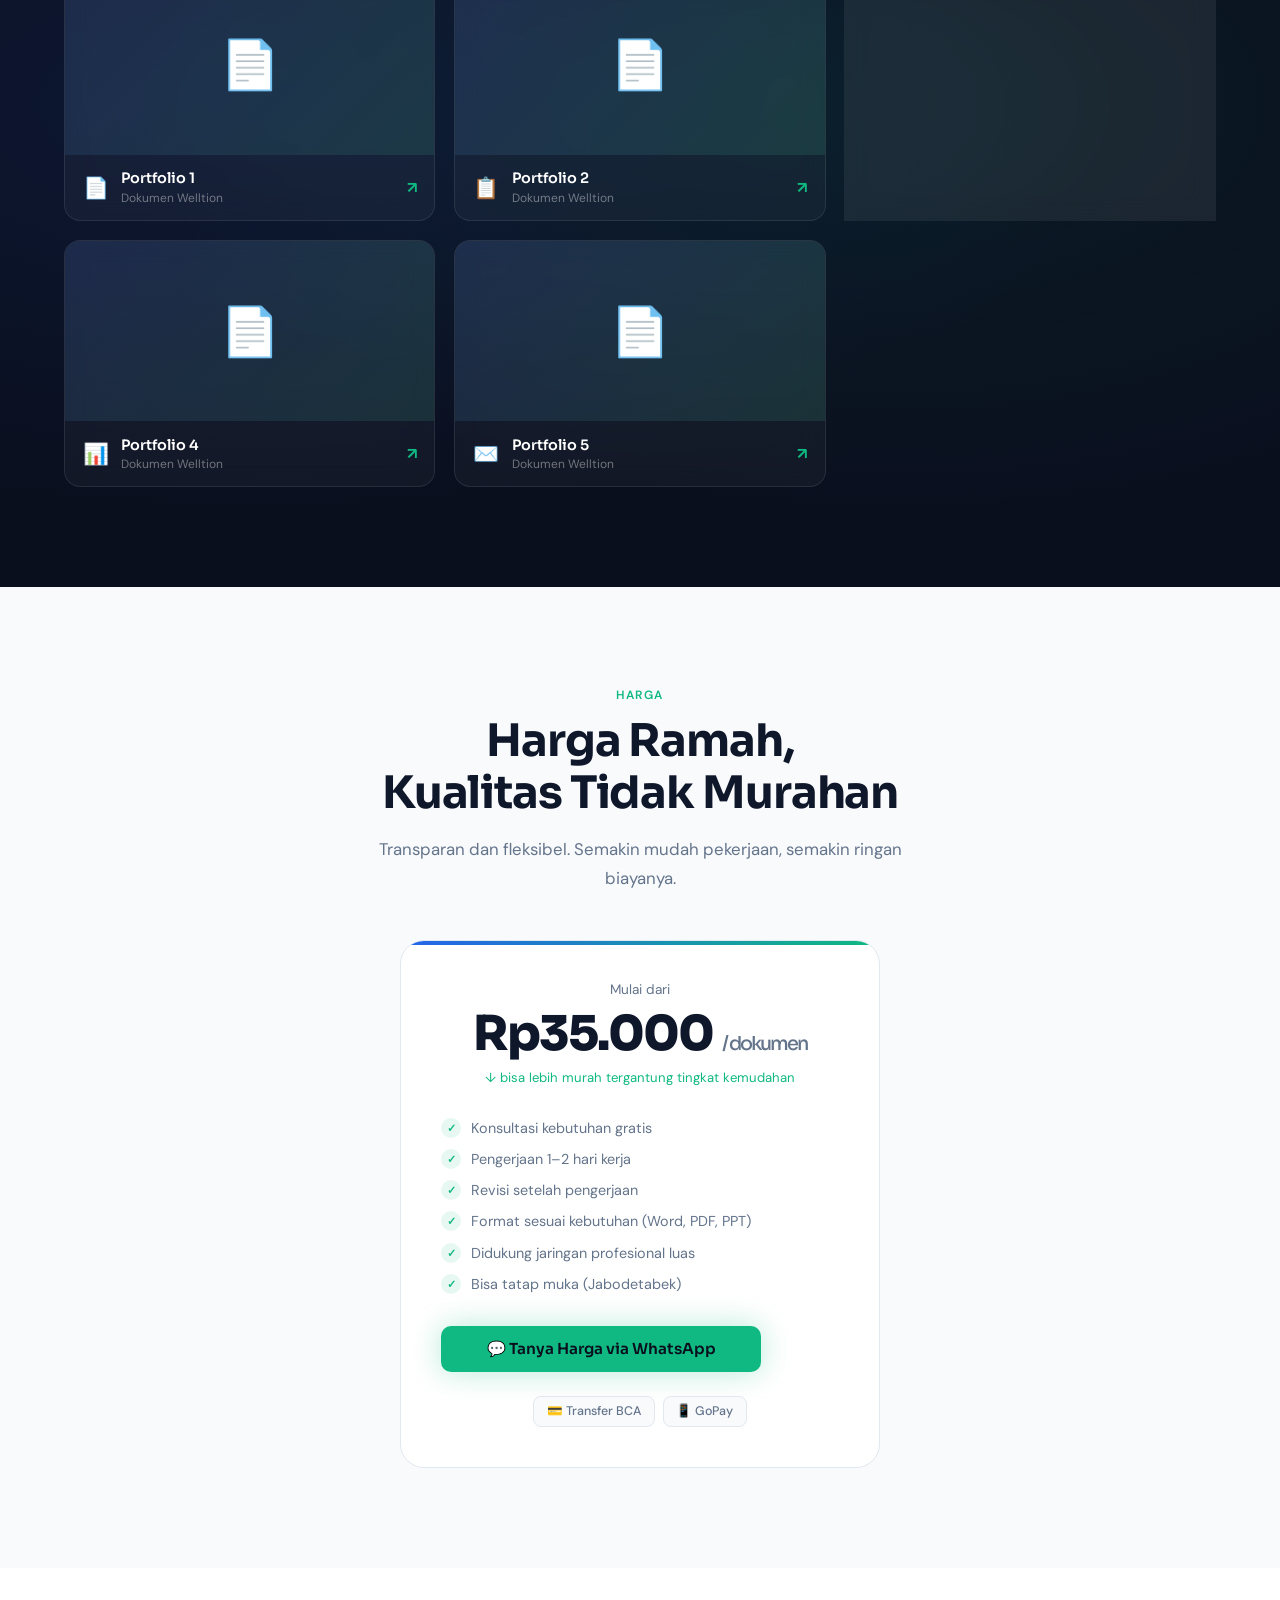
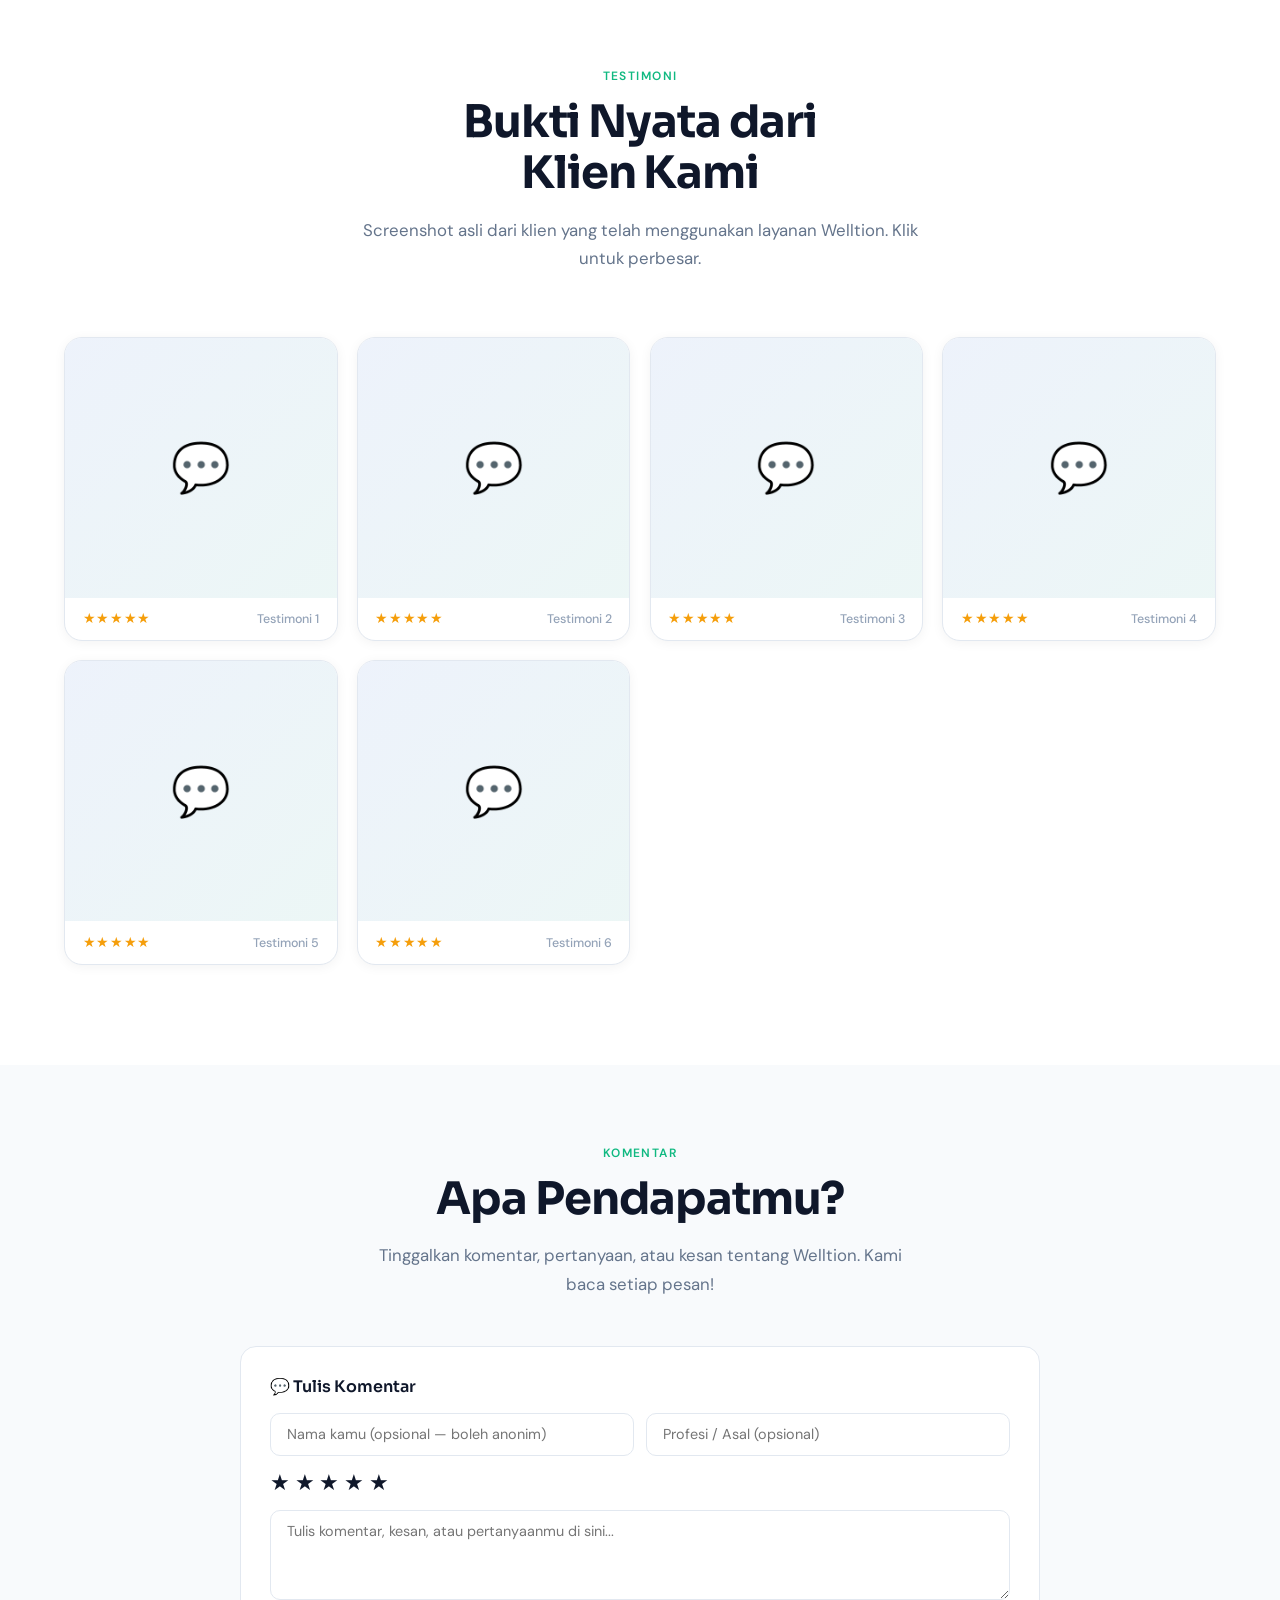
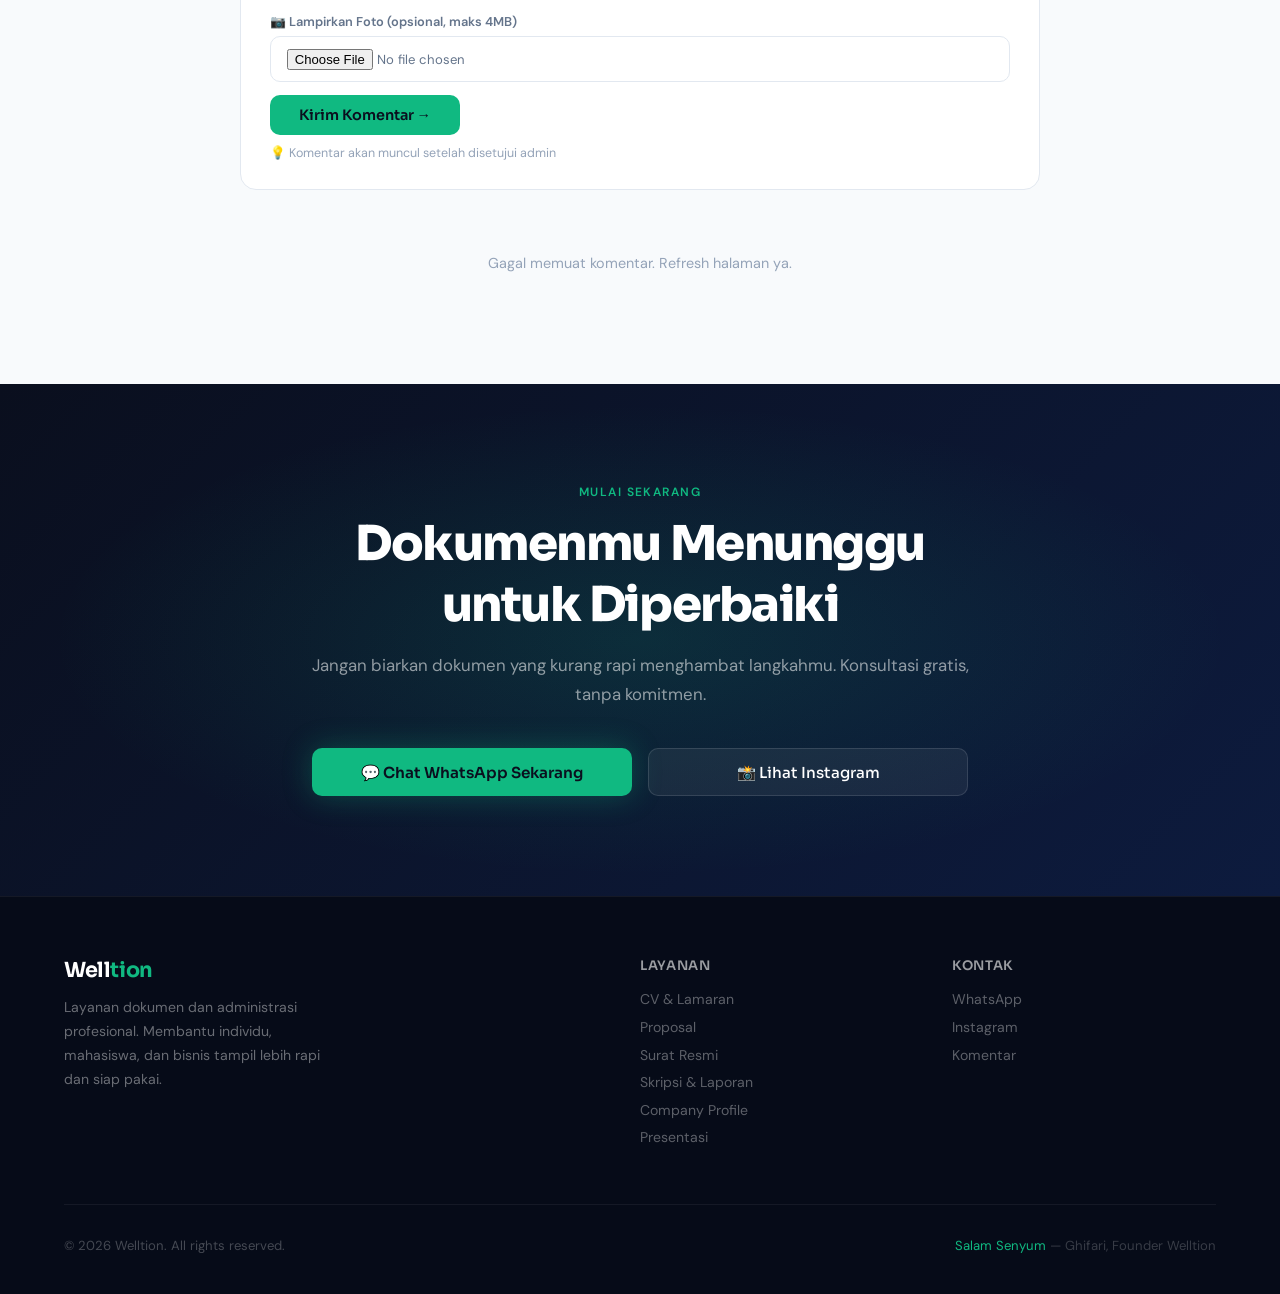
==== commit 97c61915: "improve mobile dashboard and buttons update" ====
--- a/index.html
+++ b/index.html
@@ -169,7 +169,7 @@
       <div class="dash-card">
         <div class="dh"><div class="dd r"></div><div class="dd y"></div><div class="dd g"></div><span class="dt">welltion.dashboard</span></div>
         <div class="kg">
-          <div class="kc"><div class="kl">Dokumen Selesai</div><div class="kv g">52</div><div class="kch">↑ bulan ini</div></div>
+          <div class="kc"><div class="kl">Dokumen Selesai</div><div class="kv g">8</div><div class="kch">↑ bulan ini</div></div>
           <div class="kc"><div class="kl">Tingkat Kepuasan</div><div class="kv">100<span style="font-size:1rem;color:rgba(255,255,255,.4)">%</span></div><div class="kch">⭐ dari klien</div></div>
           <div class="kc"><div class="kl">Rata-rata Waktu</div><div class="kv" style="font-size:1.1rem">1–2 Hari</div><div class="kch">↓ cepat</div></div>
           <div class="kc"><div class="kl">Harga Mulai</div><div class="kv" style="font-size:1.1rem">Rp35rb</div><div class="kch">✓ fleksibel</div></div>
@@ -501,7 +501,7 @@
       </div>
     </div>
     <div class="ft-bot">
-      <span class="ft-copy">© 2025 Welltion. All rights reserved.</span>
+      <span class="ft-copy">© 2026 Welltion. All rights reserved.</span>
       <span class="ft-tag"><span>Salam Senyum</span> — Ghifari, Founder Welltion</span>
     </div>
   </div>
--- a/style.css
+++ b/style.css
@@ -440,4 +440,116 @@
 }
 @media (max-width: 400px) {
   .testi-photo-grid { grid-template-columns: 1fr; }
+}
+
+/* ── MOBILE OVERFLOW FIX ── */
+html, body {
+  max-width: 100%;
+  overflow-x: hidden;
+}
+
+.hero {
+  overflow: hidden;
+  width: 100%;
+}
+
+.orb {
+  max-width: 100vw;
+}
+
+.hgrid {
+  max-width: 100vw;
+  overflow: hidden;
+}
+
+nav {
+  max-width: 100vw;
+  overflow: hidden;
+}
+
+/* Fix hero stats kepotong */
+.hstats {
+  gap: 1.2rem;
+  padding: 2rem 1rem 0;
+}
+
+/* Fix button hero kepotong */
+.hact {
+  flex-direction: column;
+  align-items: center;
+  padding: 0 1rem;
+}
+
+.btn-p, .btn-s {
+  width: 100%;
+  max-width: 320px;
+  justify-content: center;
+}
+
+/* Fix navbar kepotong */
+@media (max-width: 480px) {
+  nav {
+    padding: 0 4%;
+  }
+  .logo {
+    font-size: 1.15rem;
+  }
+  .hstats {
+    grid-template-columns: 1fr 1fr;
+    display: grid;
+    gap: 1rem;
+  }
+  .snum {
+    font-size: 1.6rem;
+  }
+}
+
+/* MOBILE BUTTON FIX */
+@media (max-width: 480px) {
+
+  .comm-btn,
+  .btn-p,
+  .btn-s,
+  .nav-cta {
+    width: 100%;
+    max-width: 100%;
+    text-align: center;
+    justify-content: center;
+    padding: 0.85rem 1rem;
+    font-size: 0.9rem;
+    white-space: normal;
+  }
+
+}
+/* MOBILE DASHBOARD FIX */
+@media (max-width: 768px) {
+
+  .how-in {
+    grid-template-columns: 1fr;
+    gap: 2rem;
+  }
+
+  .dash-card {
+    padding: 1rem;
+    border-radius: 16px;
+  }
+
+  .kg {
+    grid-template-columns: 1fr;
+  }
+
+  .kv {
+    font-size: 1.1rem;
+  }
+
+  .ai {
+    flex-wrap: wrap;
+    align-items: flex-start;
+  }
+
+  .at {
+    font-size: 0.75rem;
+    line-height: 1.5;
+  }
+
 }
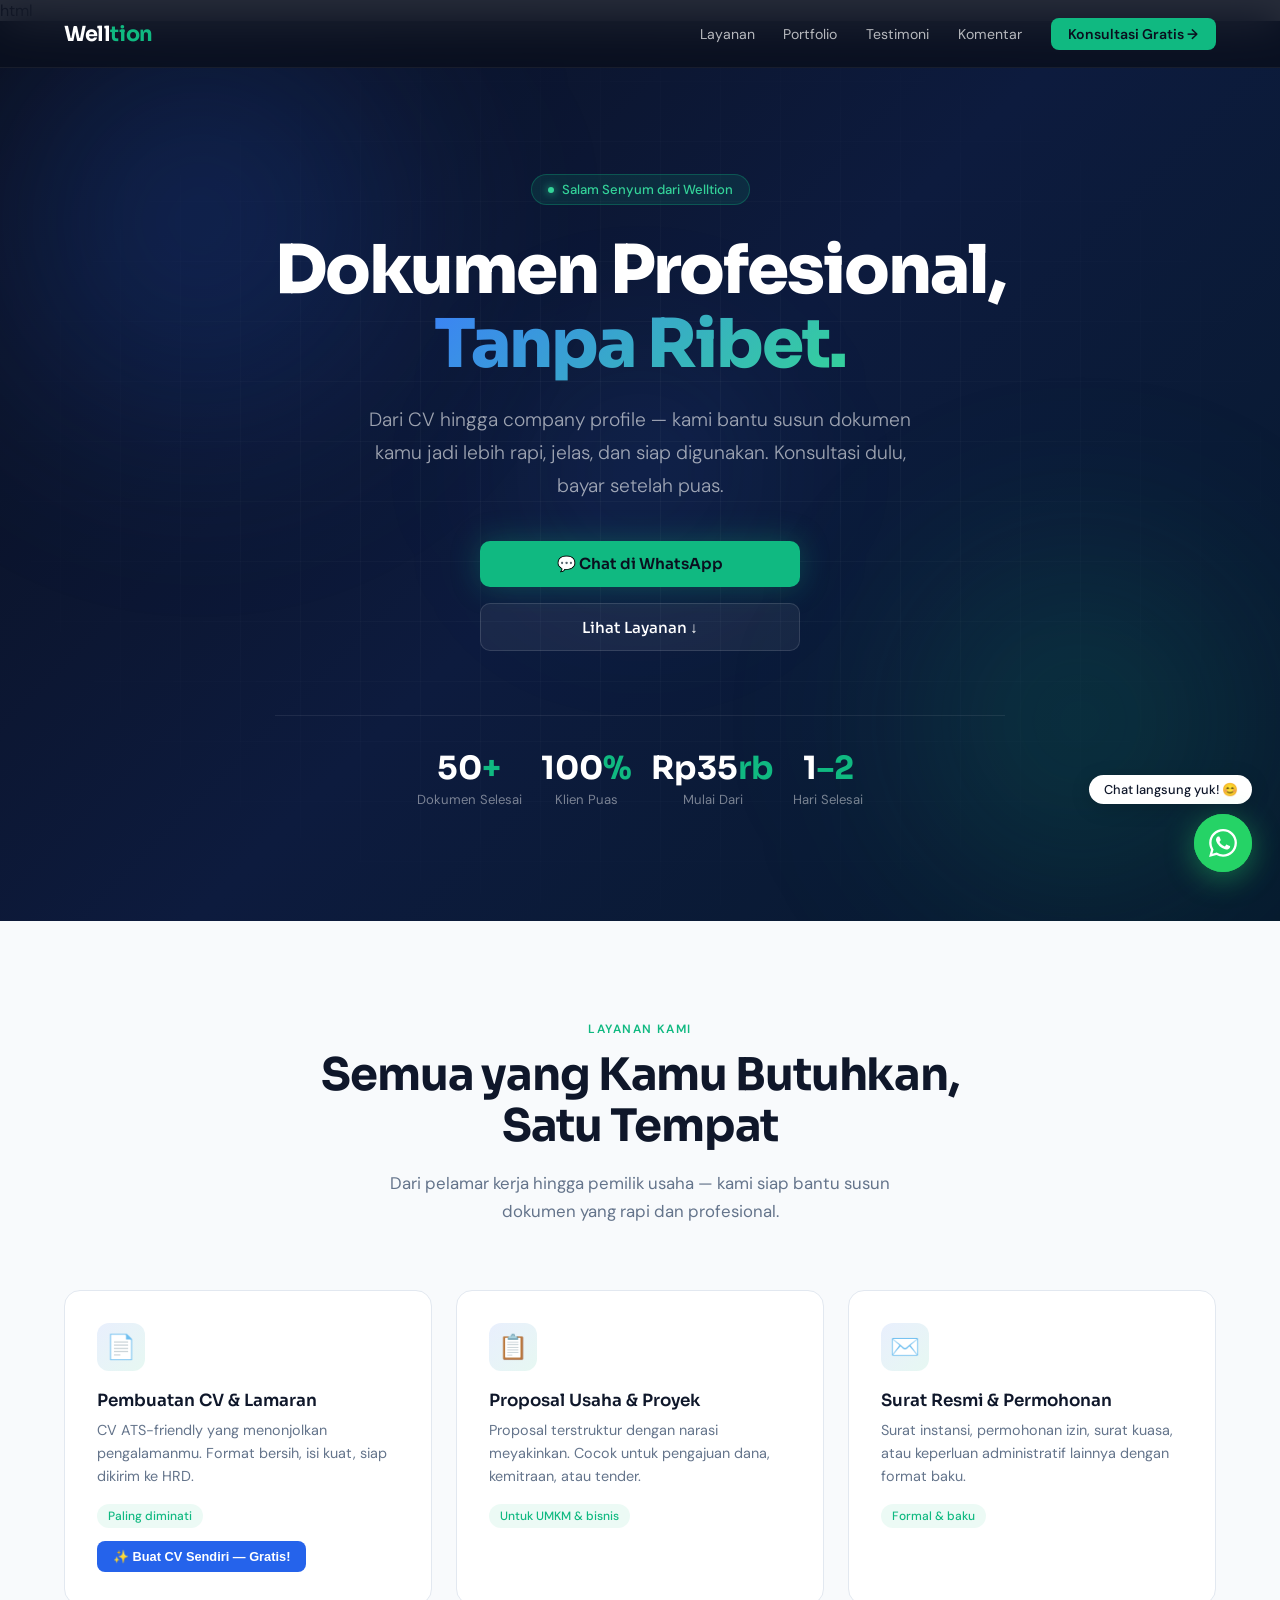
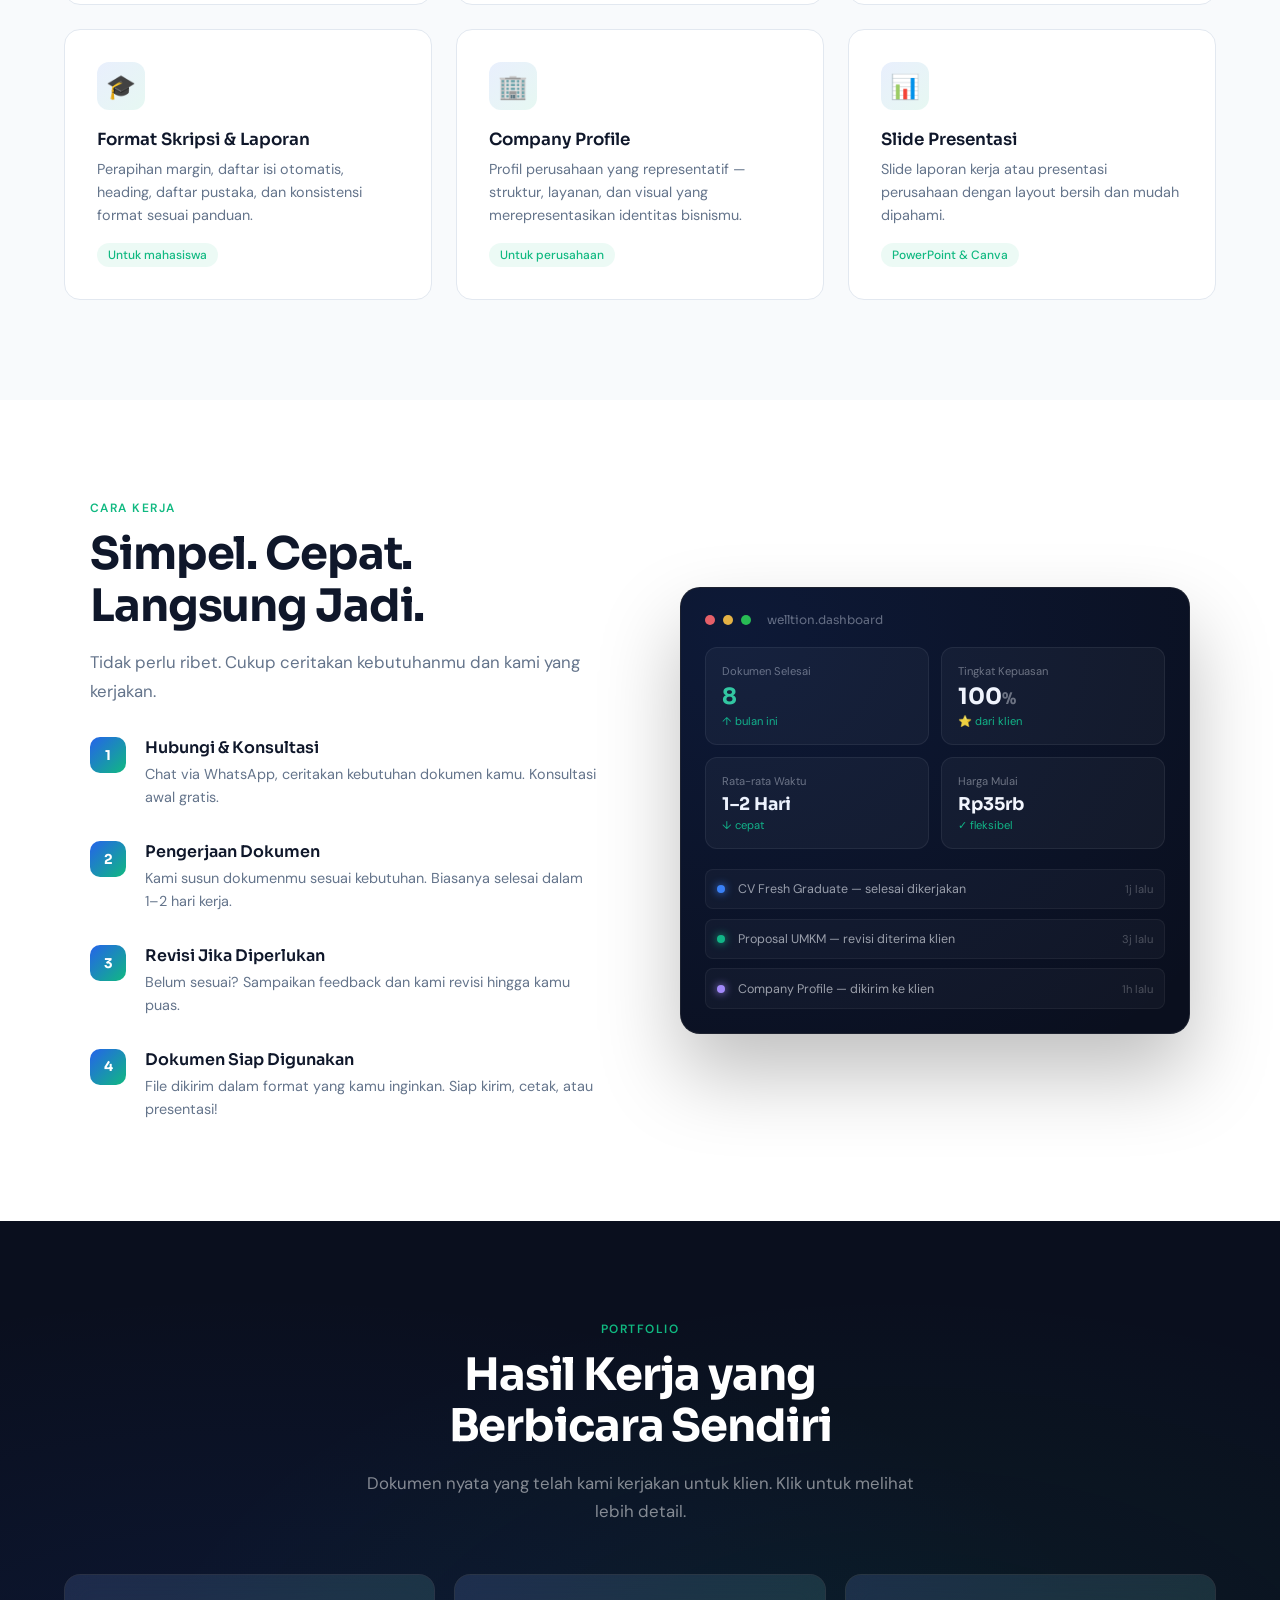
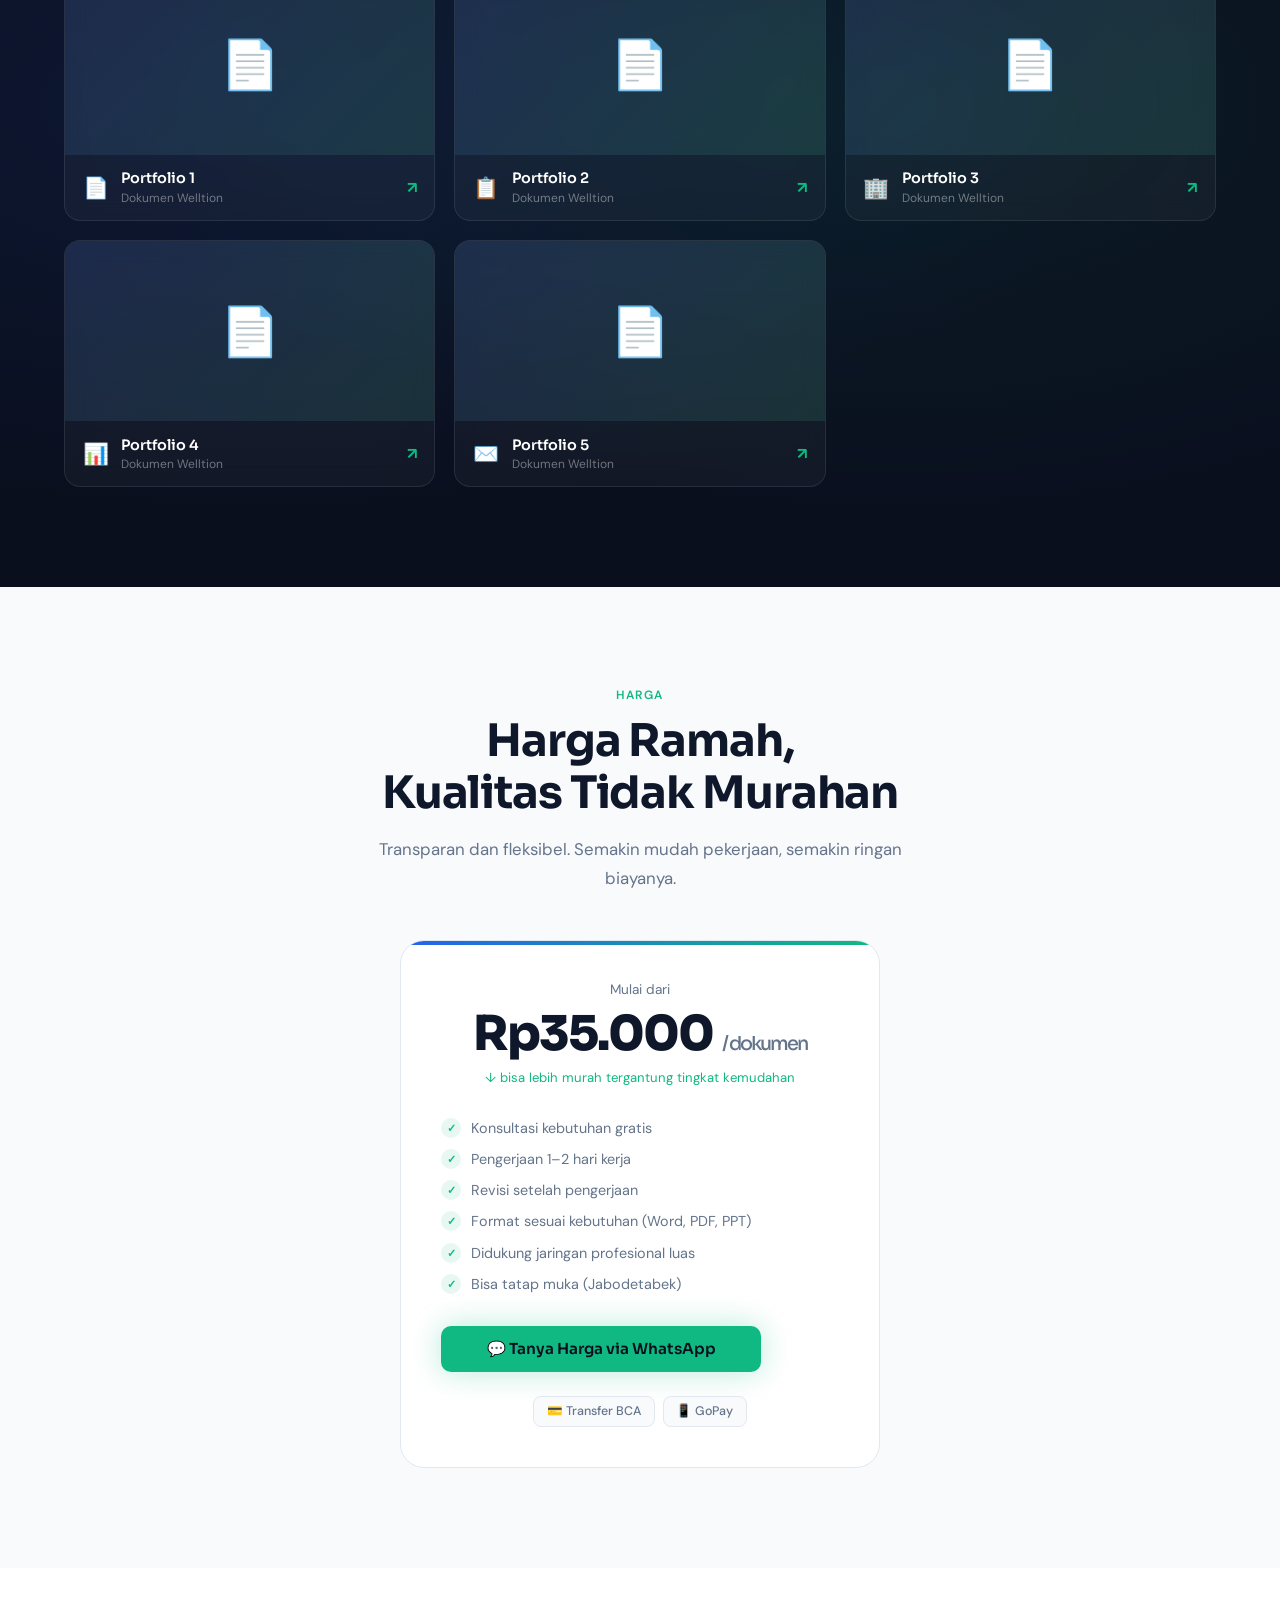
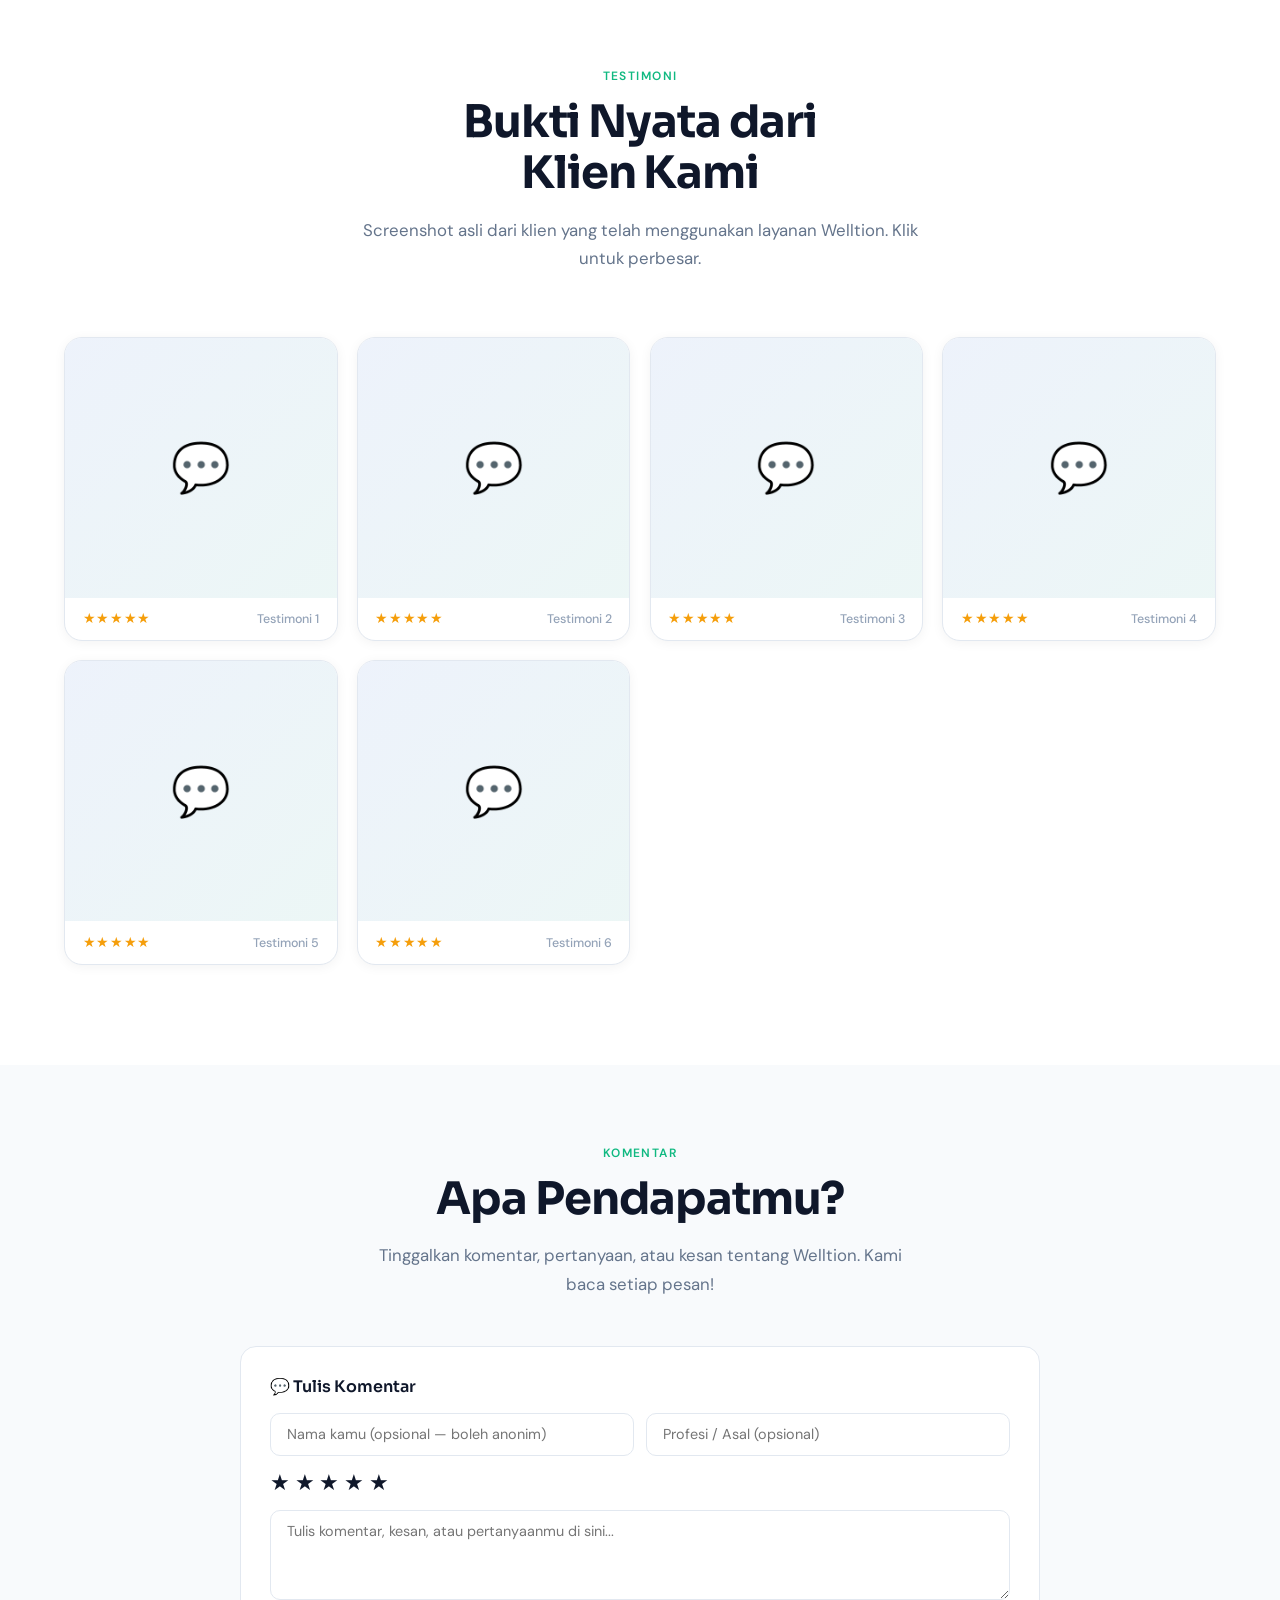
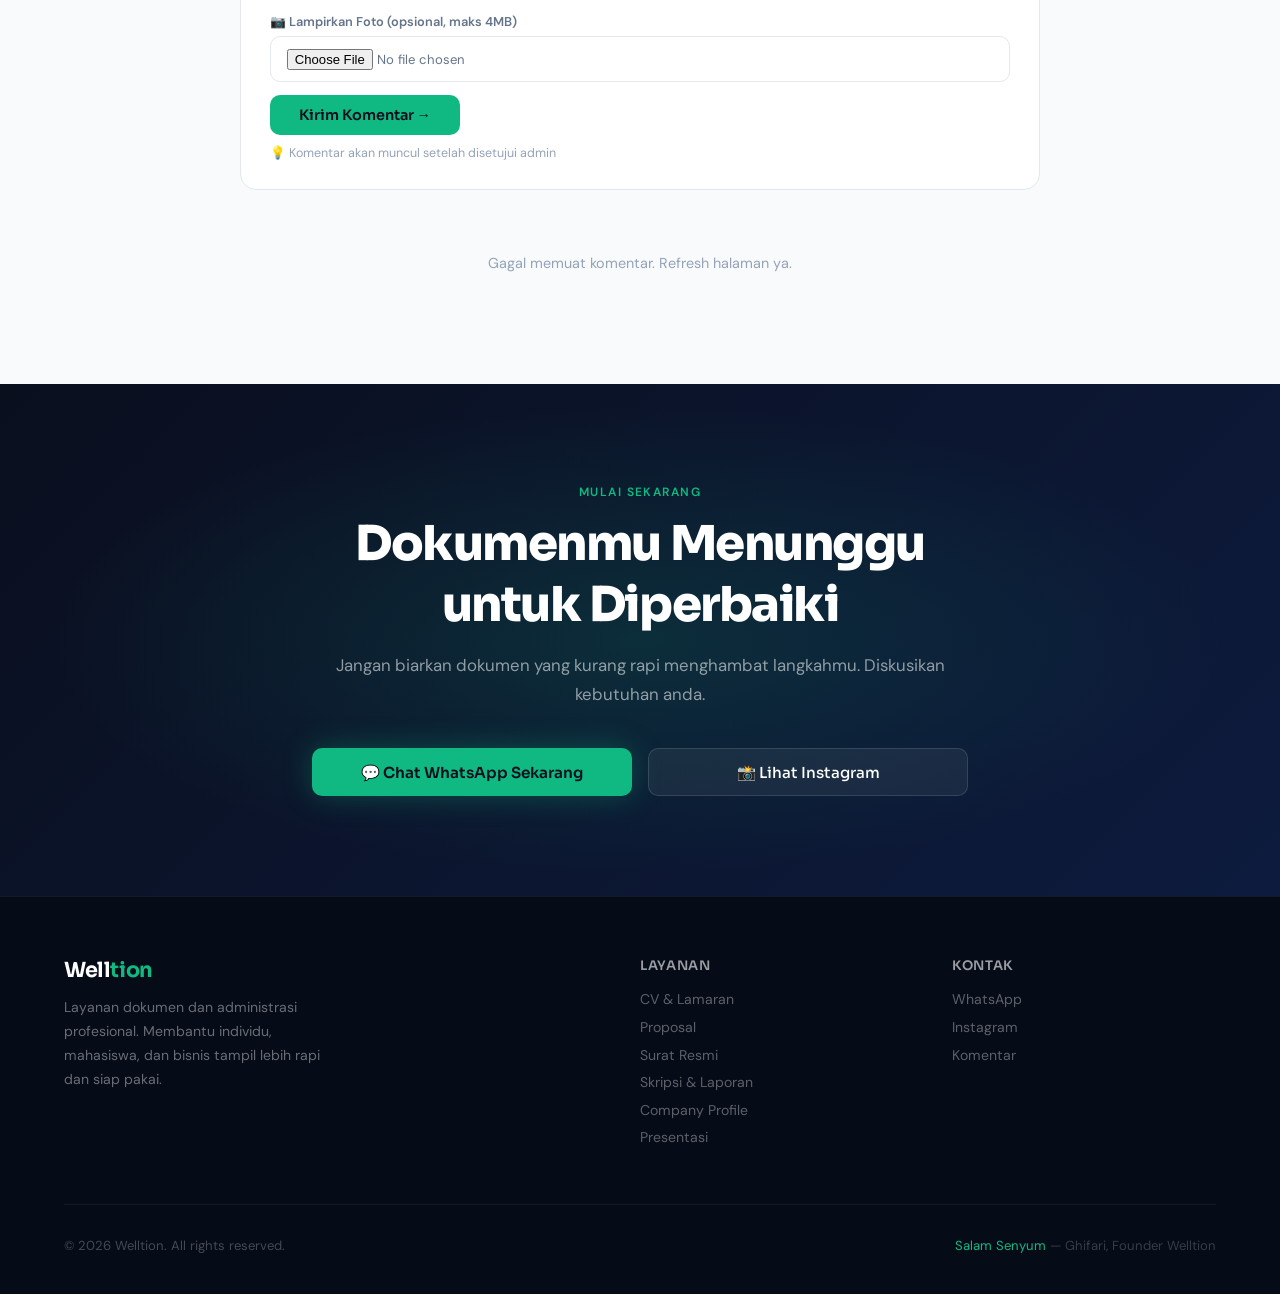
==== commit 2137e604: "fix mobile navbar spacing" ====
--- a/index.html
+++ b/index.html
@@ -468,10 +468,10 @@
   <div class="cta-in">
     <span class="slabel reveal">Mulai Sekarang</span>
     <h2 class="reveal">Dokumenmu Menunggu<br>untuk Diperbaiki</h2>
-    <p class="reveal">Jangan biarkan dokumen yang kurang rapi menghambat langkahmu. Konsultasi gratis, tanpa komitmen.</p>
+    <p class="reveal">Jangan biarkan dokumen yang kurang rapi menghambat langkahmu. Diskusikan kebutuhan anda.</p>
     <div class="cta-acts reveal">
       <a href="https://wa.me/6285167351196?text=Halo%20Welltion%2C%20saya%20ingin%20konsultasi%20dokumen" class="btn-p">💬 Chat WhatsApp Sekarang</a>
-      <a href="https://www.instagram.com/welltion.ketik" target="_blank" class="btn-s">📸 Lihat Instagram</a>
+      <a href="https://www.instagram.com/welltion.partner" target="_blank" class="btn-s">📸 Lihat Instagram</a>
     </div>
   </div>
 </section>
@@ -496,7 +496,7 @@
       <div class="ft-col">
         <h4>Kontak</h4>
         <a href="https://wa.me/6285167351196" target="_blank">WhatsApp</a>
-        <a href="https://www.instagram.com/welltion.ketik" target="_blank">Instagram</a>
+        <a href="https://www.instagram.com/welltion.partner" target="_blank">Instagram</a>
         <a href="#komentar">Komentar</a>
       </div>
     </div>
--- a/style.css
+++ b/style.css
@@ -552,4 +552,50 @@
     line-height: 1.5;
   }
 
+}
+
+/* MOBILE NAVBAR FIX */
+@media (max-width: 768px) {
+
+  .nav-links {
+    gap: 0.7rem;
+    flex-wrap: wrap;
+    justify-content: flex-end;
+  }
+
+  .nav-links a {
+    font-size: 0.78rem;
+  }
+
+  .nav-cta {
+    padding: 0.45rem 0.8rem;
+    font-size: 0.75rem;
+    white-space: nowrap;
+  }
+
+}
+
+@media (max-width: 480px) {
+
+  nav {
+    padding: 0 3%;
+  }
+
+  .logo {
+    font-size: 1rem;
+  }
+
+  .nav-links {
+    gap: 0.45rem;
+  }
+
+  .nav-links a {
+    font-size: 0.72rem;
+  }
+
+  .nav-cta {
+    font-size: 0.68rem;
+    padding: 0.4rem 0.65rem;
+  }
+
 }
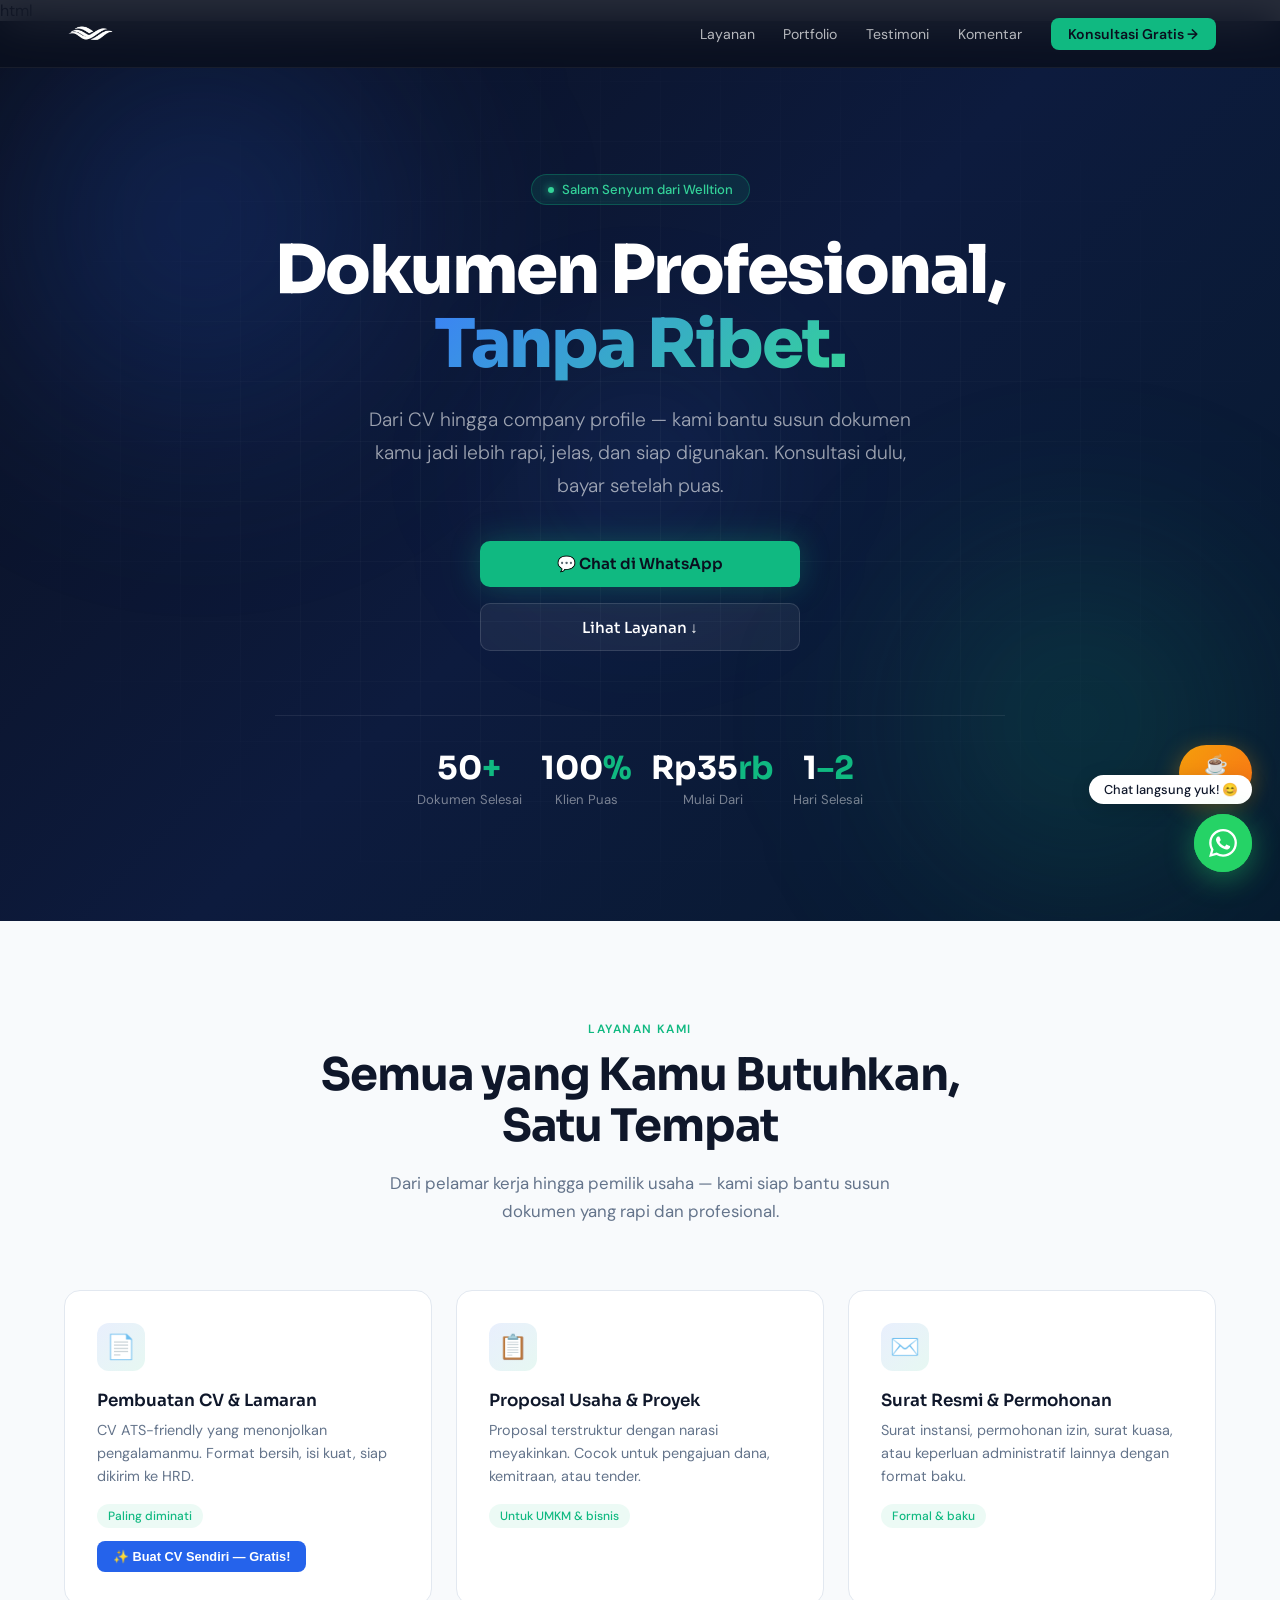
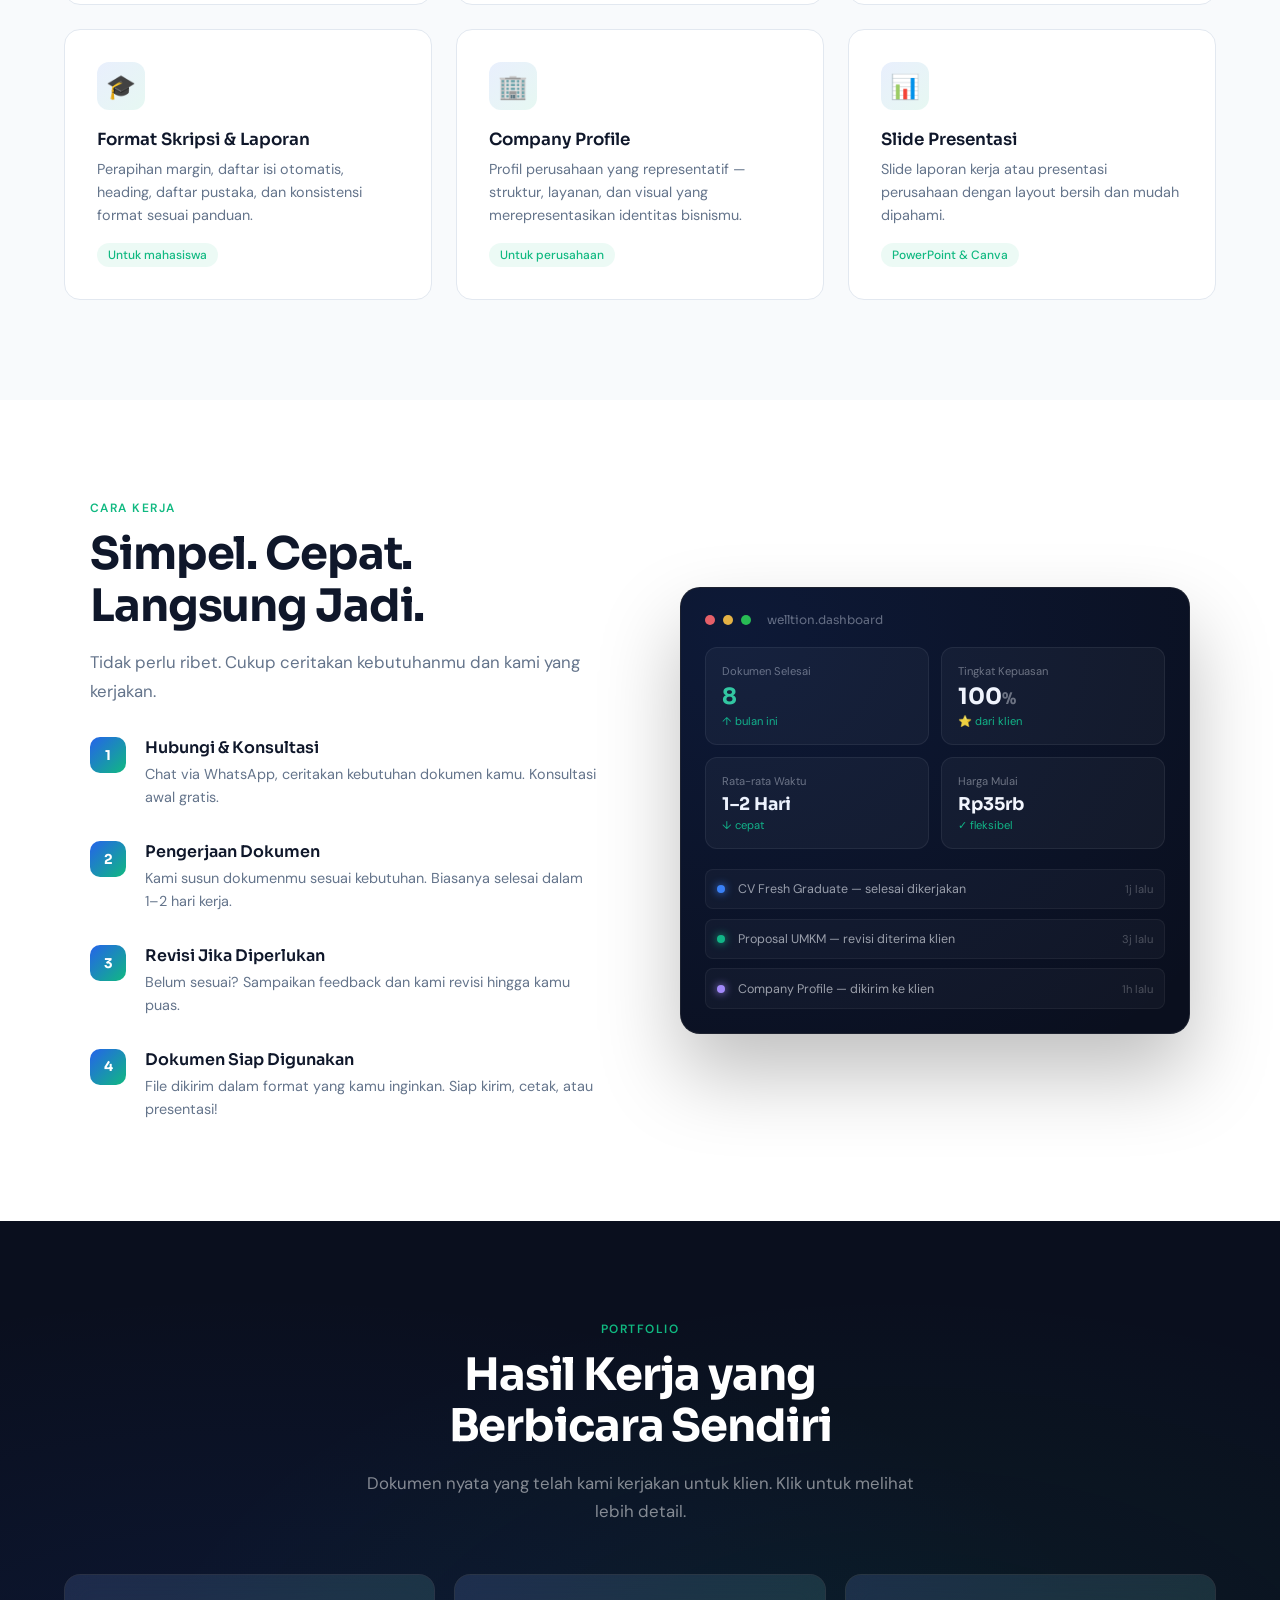
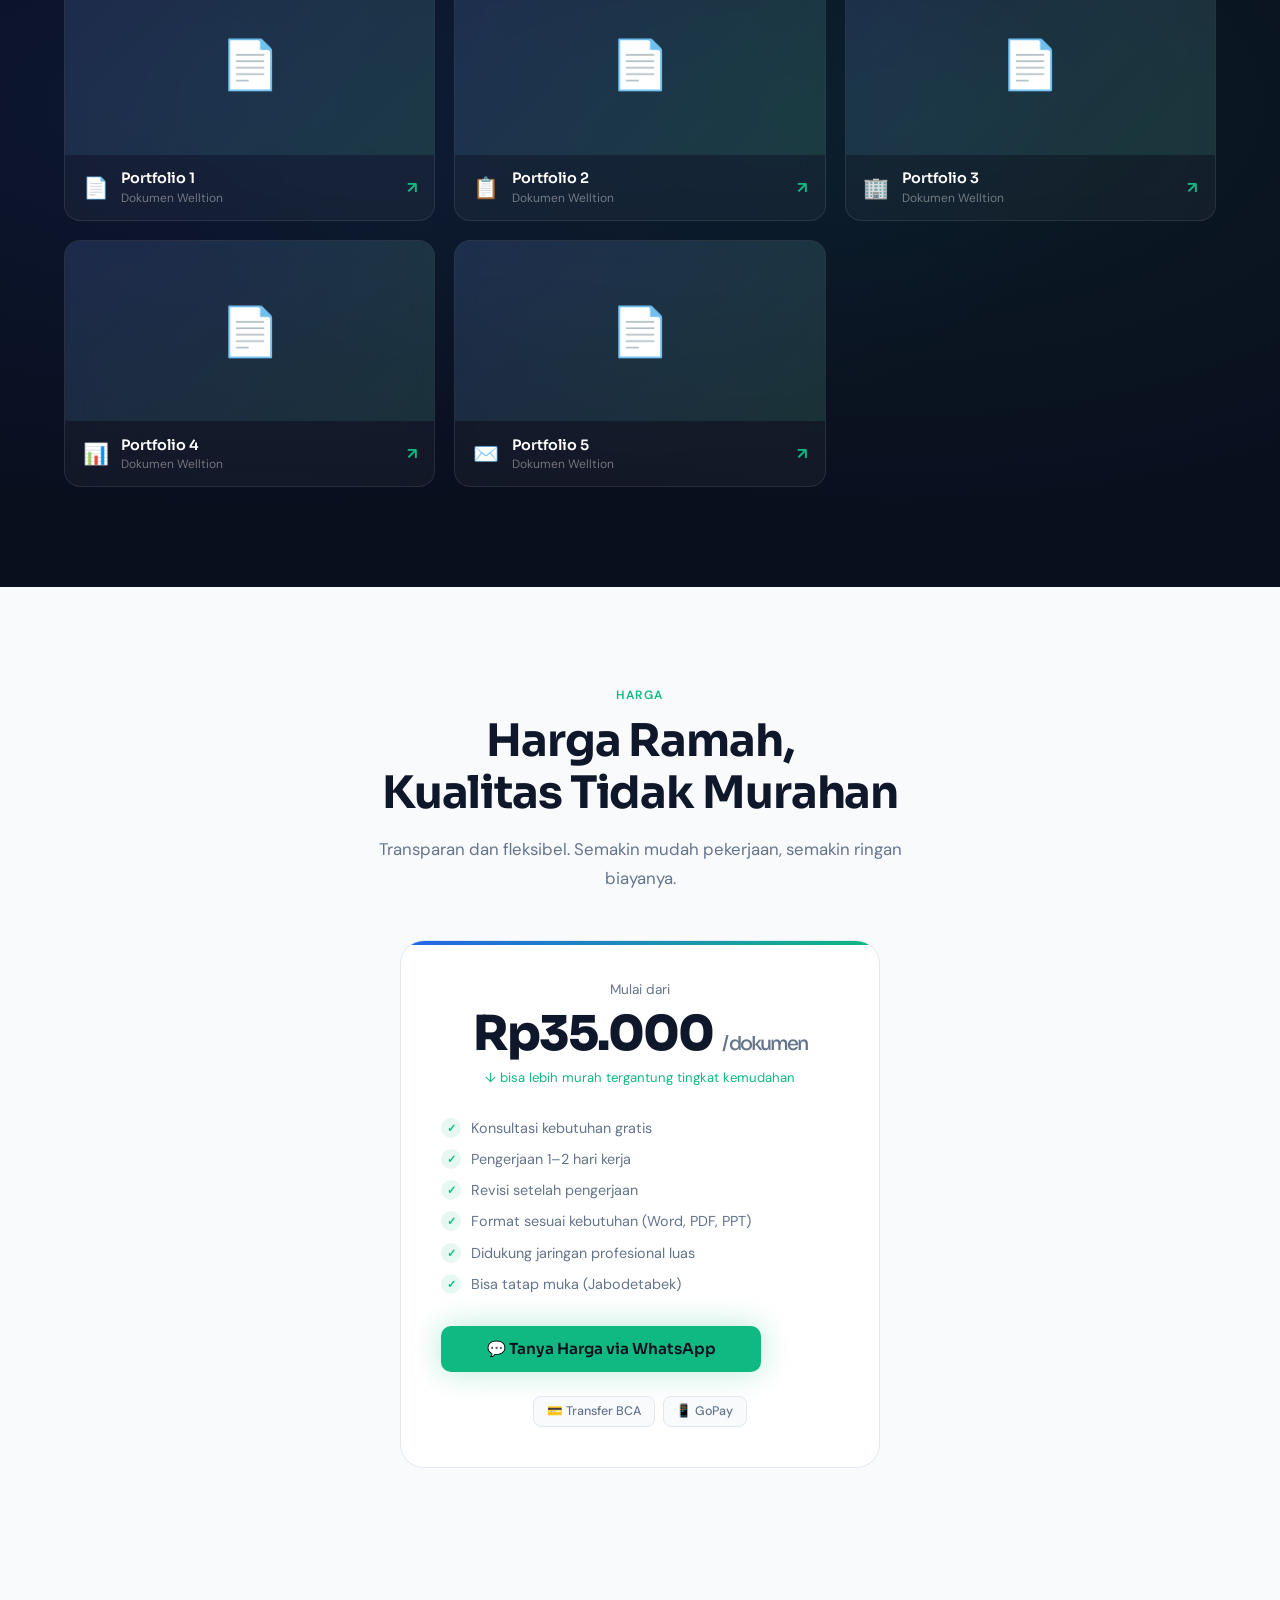
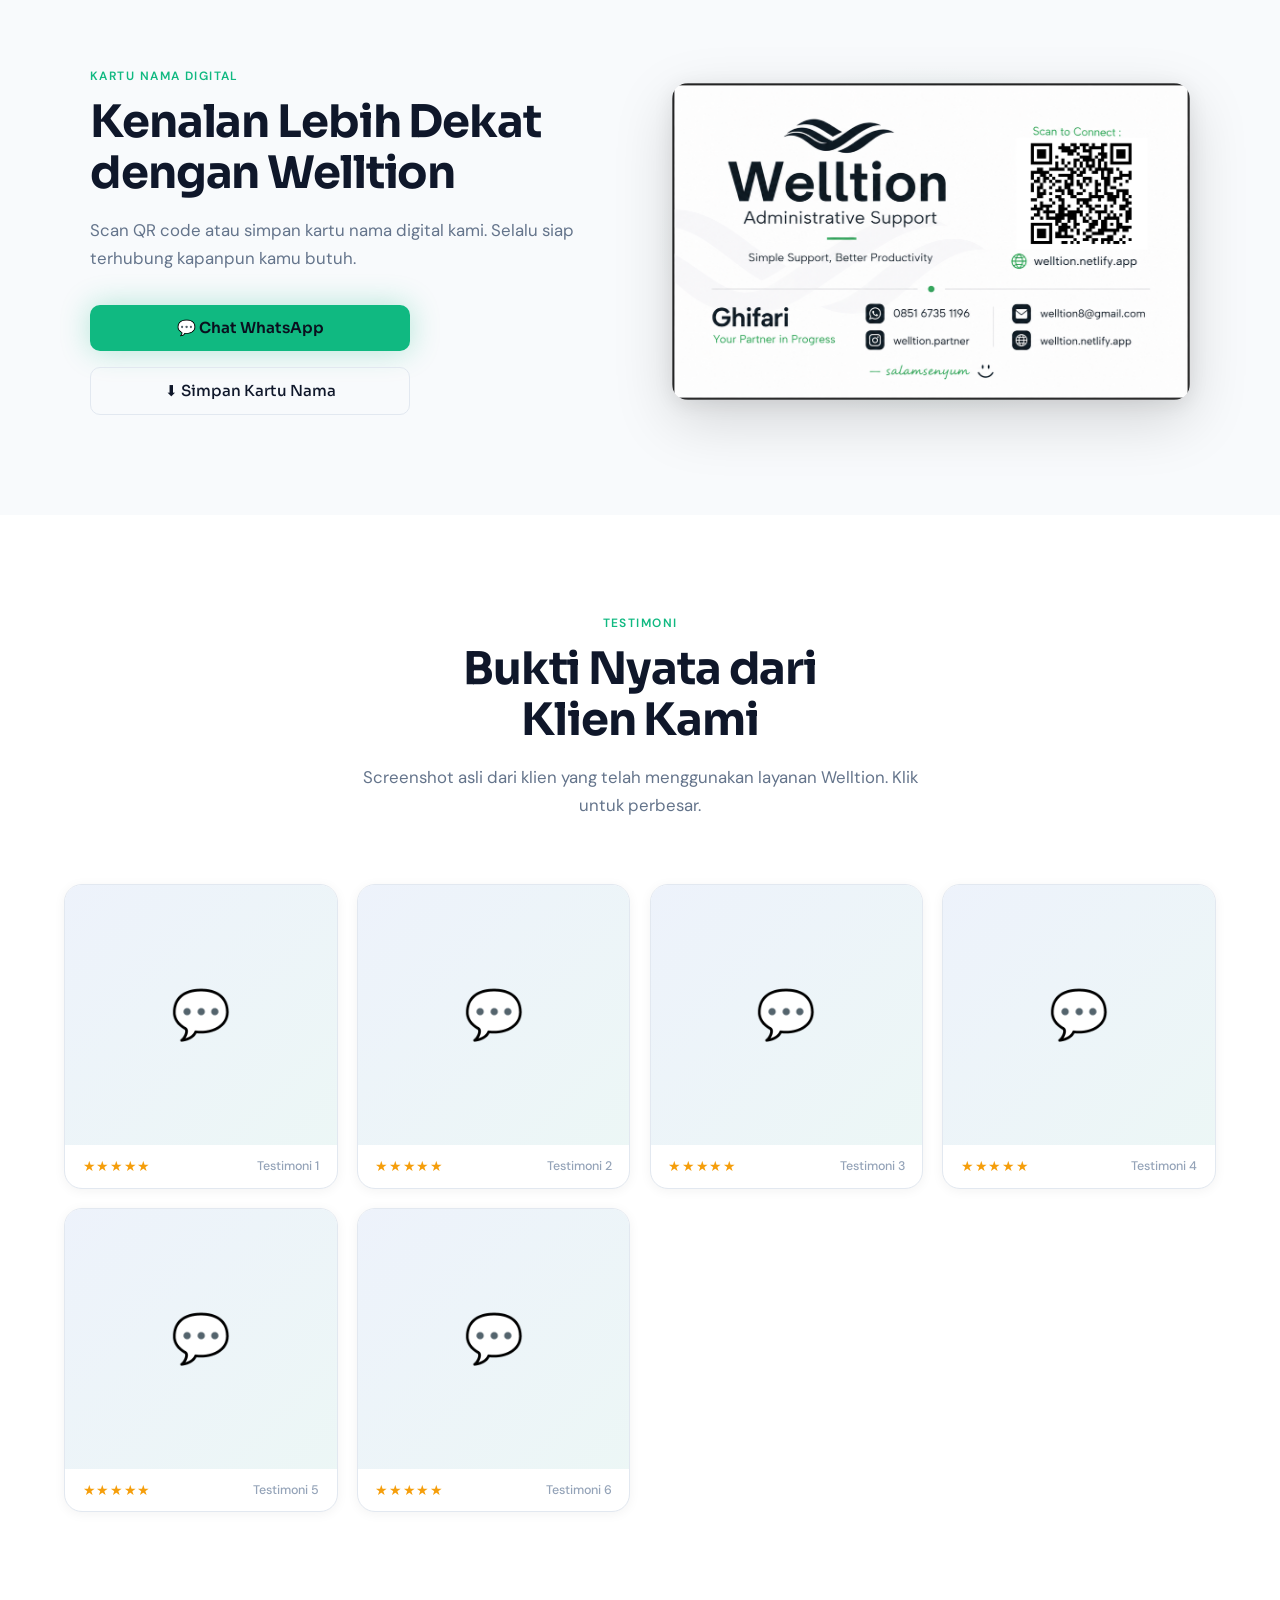
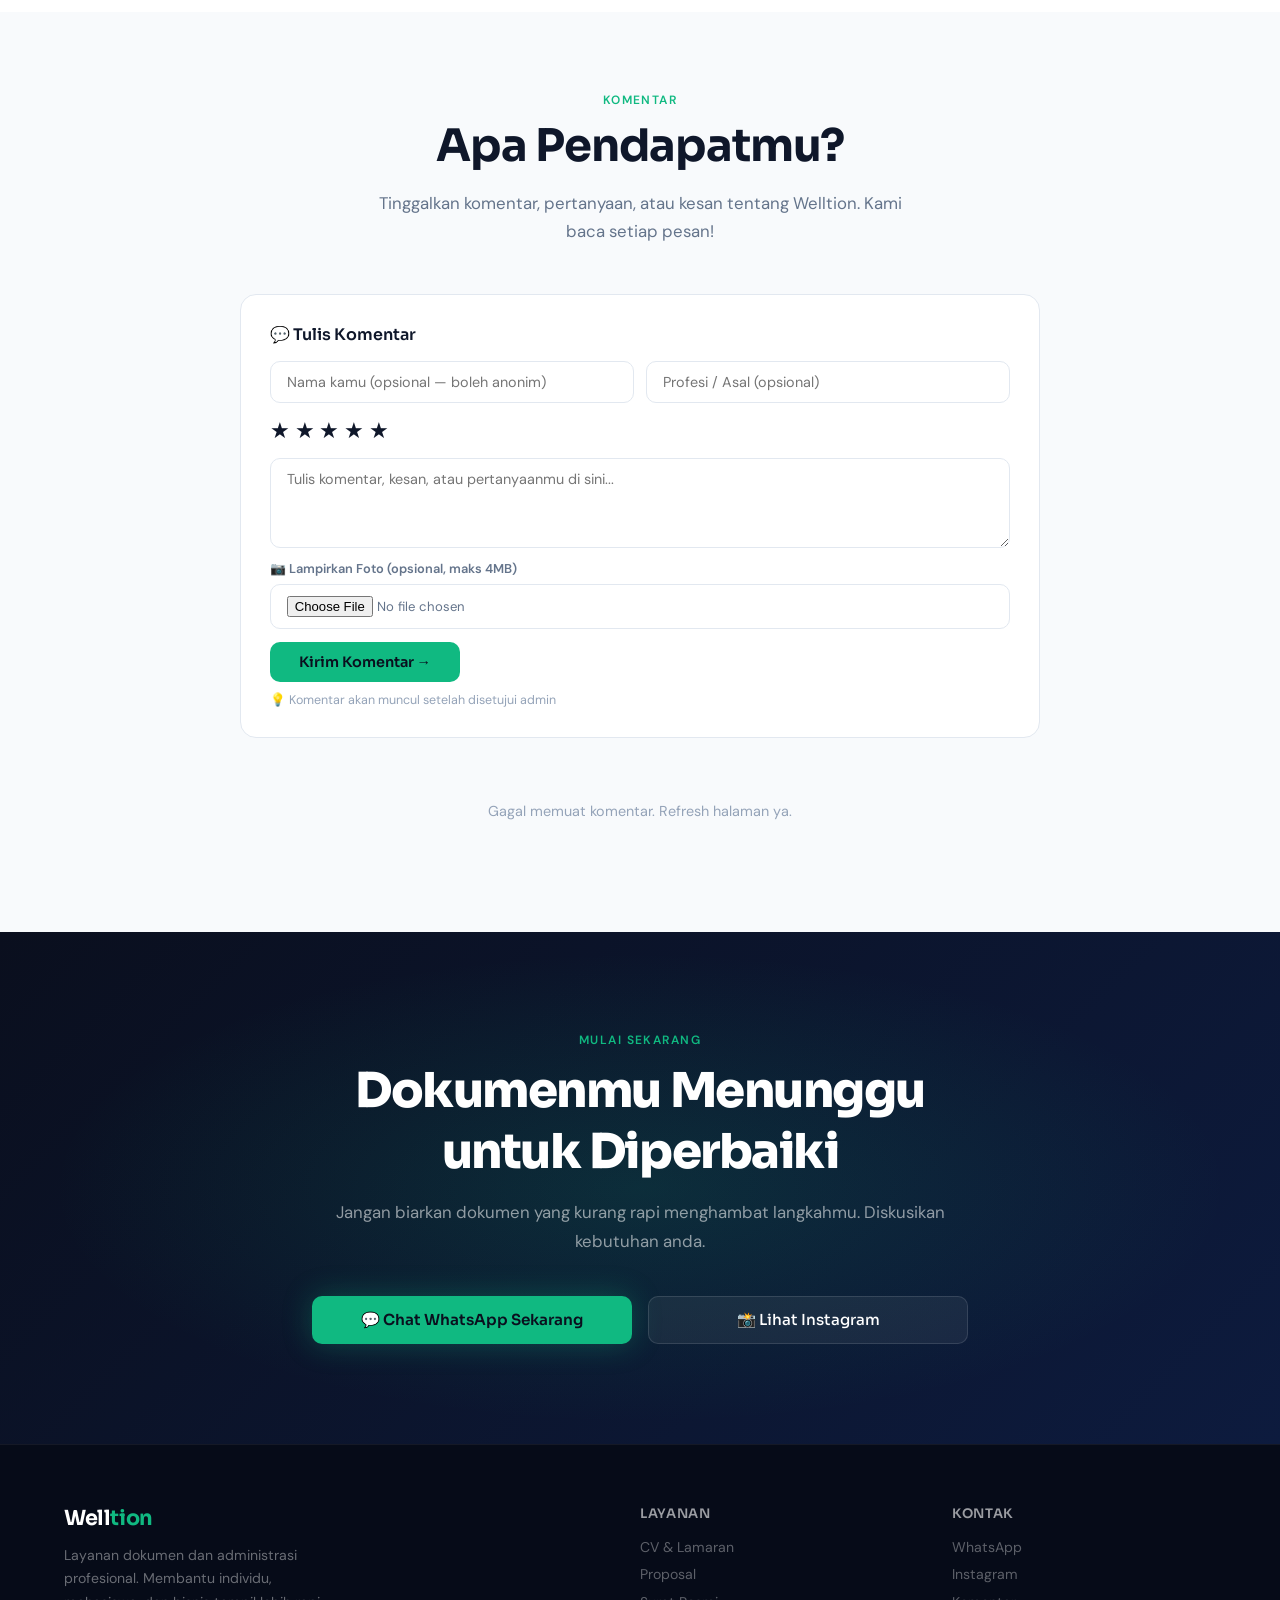
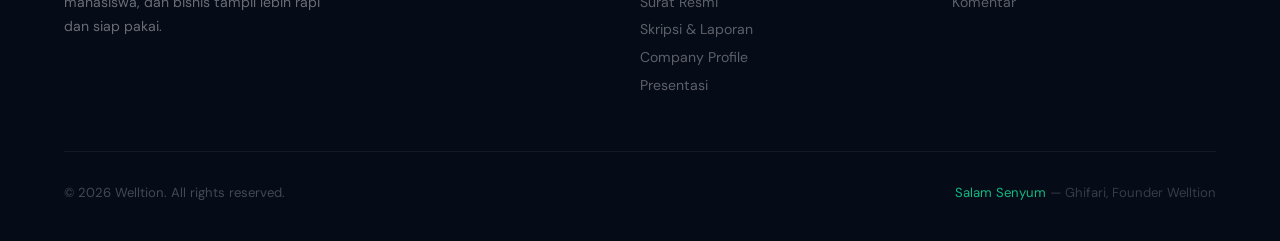
==== commit 1aaca38f: "feat: logo, kartu nama, support button, CV photo crop" ====
--- a/index.html
+++ b/index.html
@@ -15,12 +15,23 @@
   <script src="https://cdnjs.cloudflare.com/ajax/libs/html2canvas/1.4.1/html2canvas.min.js"></script>
   <script src="https://cdnjs.cloudflare.com/ajax/libs/jspdf/2.5.1/jspdf.umd.min.js"></script>
   
+<!-- Google tag (gtag.js) -->
+<script async src="https://www.googletagmanager.com/gtag/js?id=G-W8W35G811G"></script>
+<script>
+  window.dataLayer = window.dataLayer || [];
+  function gtag(){dataLayer.push(arguments);}
+  gtag('js', new Date());
+
+  gtag('config', 'G-W8W35G811G');
+</script>
 </head>
 <body>
 
 <!-- NAVBAR -->
 <nav id="nav">
-  <a href="#" class="logo">Well<span>tion</span></a>
+  <a href="#" class="logo">
+  <img src="assets/images/logo.png" alt="Welltion Logo" class="nav-logo-img">
+</a>
   <ul class="nav-links">
     <li><a href="#layanan">Layanan</a></li>
     <li><a href="#portfolio">Portfolio</a></li>
@@ -120,6 +131,37 @@
     </div>
     <div class="cv-layout">
       <div class="cv-form-col">
+        <div class="cv-photo-section">
+  <div class="cv-photo-preview" id="cvPhotoPreview">
+    <span>👤</span>
+  </div>
+  <div class="cv-photo-controls">
+    <label class="cv-photo-upload-btn" for="cvPhotoInput">
+      📷 Upload Foto Profil
+    </label>
+    <input type="file" id="cvPhotoInput" accept="image/jpeg,image/png" style="display:none" onchange="handleCVPhoto(this)">
+    <p style="font-size:.72rem;color:var(--gray-400);margin-top:.3rem">Foto akan ditampilkan bulat di CV</p>
+  </div>
+</div>
+ 
+<!-- Crop Modal -->
+<div class="crop-overlay" id="cropOverlay">
+  <div class="crop-box">
+    <div class="crop-title">✂️ Sesuaikan Foto</div>
+    <div class="crop-canvas-wrap">
+      <canvas id="cropCanvas"></canvas>
+      <div class="crop-circle-mask"></div>
+    </div>
+    <div class="crop-controls">
+      <label style="font-size:.82rem;color:var(--gray-600)">Zoom</label>
+      <input type="range" id="cropZoom" min="0.5" max="3" step="0.01" value="1" oninput="updateCrop()">
+    </div>
+    <div class="crop-actions">
+      <button class="btn-p" onclick="applyCrop()" style="font-size:.85rem;padding:.6rem 1.4rem">✅ Terapkan</button>
+      <button class="btn-s" onclick="cancelCrop()" style="font-size:.85rem;padding:.6rem 1.4rem;color:var(--text-dark);border-color:var(--gray-200)">Batal</button>
+    </div>
+  </div>
+</div>
         <div class="fsec">Data Pribadi</div>
         <div class="fg"><label>Nama Lengkap *</label><input id="cn" placeholder="Budi Santoso" oninput="renderCV()"></div>
         <div class="fg"><label>Jabatan / Profesi</label><input id="ct" placeholder="Fresh Graduate | Marketing" oninput="renderCV()"></div>
@@ -310,6 +352,33 @@
   </div>
 </section>
 
+<!-- ══════════════════════════════════════════════════════════
+     2. SECTION KARTU NAMA
+        Taruh setelah section pricing / sebelum section testimoni
+     ══════════════════════════════════════════════════════════ -->
+ 
+<section class="kartu-nama-section" id="kartu-nama">
+  <div class="kartu-nama-inner">
+    <div class="kartu-nama-text reveal">
+      <span class="slabel">Kartu Nama Digital</span>
+      <h2 class="stitle">Kenalan Lebih Dekat<br>dengan Welltion</h2>
+      <p class="ssub">Scan QR code atau simpan kartu nama digital kami. Selalu siap terhubung kapanpun kamu butuh.</p>
+      <div class="kartu-nama-actions">
+        <a href="https://wa.me/6285167351196?text=Halo%20Welltion%2C%20saya%20ingin%20konsultasi" class="btn-p" target="_blank">
+          💬 Chat WhatsApp
+        </a>
+        <a href="assets/images/kartu-nama.png" download="KartuNama-Welltion.png" class="btn-s" style="color:var(--text-dark);border-color:var(--gray-200)">
+          ⬇ Simpan Kartu Nama
+        </a>
+      </div>
+    </div>
+    <div class="kartu-nama-card reveal">
+      <img src="assets/images/kartu-nama.png" alt="Kartu Nama Welltion" class="kartu-nama-img">
+      <div class="kartu-nama-glow"></div>
+    </div>
+  </div>
+</section>
+
 <!-- ============================================================
      GANTI section#testimoni di index.html kamu dengan ini
      ============================================================ -->
@@ -518,5 +587,50 @@
 <script src="https://cdnjs.cloudflare.com/ajax/libs/html2canvas/1.4.1/html2canvas.min.js"></script>
 <script src="https://cdnjs.cloudflare.com/ajax/libs/jspdf/2.5.1/jspdf.umd.min.js"></script>
 <script src="script.js"></script>
+
+<!-- ══════════════════════════════════════════════════════════
+     3. FLOATING SUPPORT BUTTON
+        Taruh sebelum </body> — di bawah WA sticky button
+     ══════════════════════════════════════════════════════════ -->
+ 
+<!-- Support Modal -->
+<div class="support-overlay" id="supportOverlay" onclick="closeSupportModal()">
+  <div class="support-modal" onclick="event.stopPropagation()">
+    <button class="support-modal-close" onclick="closeSupportModal()">✕</button>
+    <div class="support-modal-header">
+      <div class="support-heart">☕</div>
+      <h3>Dukung Welltion</h3>
+      <p>Terima kasih sudah menggunakan layanan kami! Dukungan kamu sangat berarti untuk terus berkembang.</p>
+    </div>
+    <div class="support-amounts">
+      <button class="support-amount-btn" onclick="supportPay(5000)">
+        <span class="support-emoji">🌱</span>
+        <span class="support-label">Rp5.000</span>
+        <span class="support-desc">Traktir kopi</span>
+      </button>
+      <button class="support-amount-btn" onclick="supportPay(10000)">
+        <span class="support-emoji">⭐</span>
+        <span class="support-label">Rp10.000</span>
+        <span class="support-desc">Traktir makan siang</span>
+      </button>
+      <button class="support-amount-btn active" onclick="supportPay(20000)">
+        <span class="support-emoji">💎</span>
+        <span class="support-label">Rp20.000</span>
+        <span class="support-desc">Super supporter!</span>
+      </button>
+    </div>
+    <a id="supportPayBtn" href="https://lynk.id/senyumnuwun/s/6JAPk9B" target="_blank" class="support-pay-btn">
+      ❤️ Dukung Sekarang via Lynk
+    </a>
+    <p class="support-note">Pembayaran aman via <strong>Lynk</strong> · QRIS · Transfer · dll</p>
+  </div>
+</div>
+ 
+<!-- Floating Support Button -->
+<div class="support-fab" onclick="openSupportModal()" title="Dukung Welltion">
+  <span class="support-fab-icon">☕</span>
+  <span class="support-fab-label">Dukung</span>
+</div>
+
 </body>
 </html>
--- a/style.css
+++ b/style.css
@@ -598,4 +598,348 @@
     padding: 0.4rem 0.65rem;
   }
 
+}
+
+/* ============================================================
+   TAMBAHKAN ke style.css — Upgrade: Logo, Kartu Nama,
+   Support Button, CV Photo Crop
+   ============================================================ */
+
+/* ── 1. NAVBAR LOGO IMAGE ── */
+.nav-logo-img {
+  height: 36px;
+  width: auto;
+  object-fit: contain;
+  display: block;
+  filter: brightness(0) invert(1); /* putih di dark navbar */
+  transition: opacity .2s;
+}
+.logo:hover .nav-logo-img { opacity: .85; }
+
+/* Di section terang (kalau perlu versi gelap) */
+.logo-dark .nav-logo-img { filter: none; }
+
+
+/* ── 2. KARTU NAMA SECTION ── */
+.kartu-nama-section {
+  padding: 100px 5%;
+  background: var(--gray-100);
+  overflow: hidden;
+}
+.kartu-nama-inner {
+  max-width: 1100px;
+  margin: 0 auto;
+  display: grid;
+  grid-template-columns: 1fr 1fr;
+  gap: 4rem;
+  align-items: center;
+}
+.kartu-nama-text .ssub { margin-bottom: 2rem; }
+.kartu-nama-actions {
+  display: flex;
+  gap: 1rem;
+  flex-wrap: wrap;
+}
+
+.kartu-nama-card {
+  position: relative;
+  border-radius: 20px;
+  overflow: visible;
+}
+.kartu-nama-img {
+  width: 100%;
+  border-radius: 16px;
+  box-shadow:
+    0 20px 60px rgba(0,0,0,.15),
+    0 4px 20px rgba(0,0,0,.08);
+  display: block;
+  transition: transform .3s ease;
+}
+.kartu-nama-card:hover .kartu-nama-img {
+  transform: translateY(-6px);
+}
+.kartu-nama-glow {
+  position: absolute;
+  inset: -20px;
+  background: radial-gradient(ellipse at center, rgba(16,185,129,.12) 0%, transparent 70%);
+  pointer-events: none;
+  z-index: -1;
+}
+
+@media (max-width: 768px) {
+  .kartu-nama-inner {
+    grid-template-columns: 1fr;
+    gap: 2rem;
+  }
+  .kartu-nama-text { text-align: center; }
+  .kartu-nama-actions { justify-content: center; }
+}
+
+
+/* ── 3. FLOATING SUPPORT BUTTON ── */
+.support-fab {
+  position: fixed;
+  bottom: 100px; /* di atas WA button */
+  right: 28px;
+  z-index: 998;
+  display: flex;
+  flex-direction: column;
+  align-items: center;
+  gap: .2rem;
+  background: linear-gradient(135deg, #f59e0b, #f97316);
+  border-radius: 50px;
+  padding: .6rem .9rem;
+  cursor: pointer;
+  box-shadow: 0 6px 24px rgba(245,158,11,.4);
+  transition: all .3s ease;
+  animation: fadeUp .5s ease 1.2s both;
+}
+.support-fab:hover {
+  transform: translateY(-3px) scale(1.05);
+  box-shadow: 0 10px 32px rgba(245,158,11,.55);
+}
+.support-fab-icon { font-size: 1.2rem; line-height: 1; }
+.support-fab-label {
+  font-family: var(--fd);
+  font-size: .65rem;
+  font-weight: 600;
+  color: #fff;
+  letter-spacing: .03em;
+}
+
+/* Support Overlay */
+.support-overlay {
+  display: none;
+  position: fixed;
+  inset: 0;
+  z-index: 1500;
+  background: rgba(0,0,0,.6);
+  backdrop-filter: blur(6px);
+  align-items: center;
+  justify-content: center;
+  padding: 1rem;
+}
+.support-overlay.open { display: flex; }
+
+.support-modal {
+  background: #fff;
+  border-radius: 24px;
+  padding: 2rem;
+  width: 100%;
+  max-width: 420px;
+  position: relative;
+  animation: fadeUp .3s ease;
+  text-align: center;
+}
+.support-modal-close {
+  position: absolute;
+  top: 1rem; right: 1rem;
+  background: var(--gray-100);
+  border: none; width: 32px; height: 32px;
+  border-radius: 50%; font-size: 1rem;
+  cursor: pointer; display: flex;
+  align-items: center; justify-content: center;
+}
+.support-modal-close:hover { background: var(--gray-200); }
+
+.support-modal-header { margin-bottom: 1.5rem; }
+.support-heart { font-size: 2.5rem; margin-bottom: .8rem; }
+.support-modal-header h3 {
+  font-family: var(--fd);
+  font-size: 1.3rem;
+  font-weight: 700;
+  margin-bottom: .5rem;
+  color: var(--text-dark);
+}
+.support-modal-header p {
+  font-size: .88rem;
+  color: var(--gray-600);
+  line-height: 1.6;
+}
+
+.support-amounts {
+  display: grid;
+  grid-template-columns: repeat(3, 1fr);
+  gap: .7rem;
+  margin-bottom: 1.2rem;
+}
+.support-amount-btn {
+  display: flex;
+  flex-direction: column;
+  align-items: center;
+  gap: .2rem;
+  padding: .8rem .4rem;
+  border: 2px solid var(--gray-200);
+  border-radius: 14px;
+  background: #fff;
+  cursor: pointer;
+  transition: all .2s;
+}
+.support-amount-btn:hover,
+.support-amount-btn.active {
+  border-color: #f59e0b;
+  background: rgba(245,158,11,.06);
+}
+.support-emoji { font-size: 1.3rem; }
+.support-label {
+  font-family: var(--fd);
+  font-size: .82rem;
+  font-weight: 700;
+  color: var(--text-dark);
+}
+.support-desc { font-size: .68rem; color: var(--gray-400); }
+
+.support-pay-btn {
+  display: flex;
+  align-items: center;
+  justify-content: center;
+  gap: .5rem;
+  width: 100%;
+  background: linear-gradient(135deg, #f59e0b, #f97316);
+  color: #fff;
+  font-family: var(--fd);
+  font-weight: 600;
+  font-size: .95rem;
+  padding: .85rem;
+  border-radius: 12px;
+  text-decoration: none;
+  transition: all .25s;
+  margin-bottom: .8rem;
+}
+.support-pay-btn:hover {
+  transform: translateY(-2px);
+  box-shadow: 0 8px 24px rgba(245,158,11,.4);
+}
+.support-note {
+  font-size: .75rem;
+  color: var(--gray-400);
+}
+
+
+/* ── 4. CV PHOTO UPLOAD & CROP ── */
+.cv-photo-section {
+  display: flex;
+  align-items: center;
+  gap: 1rem;
+  padding: .8rem;
+  background: var(--gray-100);
+  border-radius: 12px;
+  margin-bottom: .5rem;
+}
+.cv-photo-preview {
+  width: 70px; height: 70px;
+  border-radius: 50%;
+  background: linear-gradient(135deg, rgba(37,99,235,.1), rgba(16,185,129,.1));
+  border: 2px dashed var(--gray-200);
+  display: flex; align-items: center; justify-content: center;
+  font-size: 1.8rem;
+  overflow: hidden;
+  flex-shrink: 0;
+  transition: border-color .2s;
+}
+.cv-photo-preview img {
+  width: 100%; height: 100%;
+  object-fit: cover;
+  border-radius: 50%;
+}
+.cv-photo-preview.has-photo { border-color: var(--emerald); border-style: solid; }
+
+.cv-photo-upload-btn {
+  display: inline-flex;
+  align-items: center;
+  gap: .4rem;
+  background: var(--blue);
+  color: #fff;
+  font-size: .8rem;
+  font-weight: 600;
+  padding: .5rem 1rem;
+  border-radius: 8px;
+  cursor: pointer;
+  transition: all .2s;
+}
+.cv-photo-upload-btn:hover { background: var(--blue-light); }
+
+/* Crop Overlay */
+.crop-overlay {
+  display: none;
+  position: fixed;
+  inset: 0;
+  z-index: 2000;
+  background: rgba(0,0,0,.85);
+  backdrop-filter: blur(8px);
+  align-items: center;
+  justify-content: center;
+  padding: 1rem;
+}
+.crop-overlay.open { display: flex; }
+
+.crop-box {
+  background: #fff;
+  border-radius: 20px;
+  padding: 1.5rem;
+  width: 100%;
+  max-width: 380px;
+  text-align: center;
+}
+.crop-title {
+  font-family: var(--fd);
+  font-size: 1rem;
+  font-weight: 700;
+  margin-bottom: 1rem;
+}
+.crop-canvas-wrap {
+  position: relative;
+  width: 280px;
+  height: 280px;
+  margin: 0 auto 1rem;
+  border-radius: 12px;
+  overflow: hidden;
+  background: var(--gray-100);
+  cursor: move;
+  touch-action: none;
+}
+#cropCanvas {
+  position: absolute;
+  top: 0; left: 0;
+}
+.crop-circle-mask {
+  position: absolute;
+  inset: 0;
+  border-radius: 12px;
+  box-shadow: 0 0 0 140px rgba(0,0,0,.55);
+  border-radius: 50%;
+  width: 220px; height: 220px;
+  top: 50%; left: 50%;
+  transform: translate(-50%,-50%);
+  pointer-events: none;
+}
+.crop-controls {
+  display: flex;
+  align-items: center;
+  gap: .8rem;
+  margin-bottom: 1rem;
+  padding: 0 .5rem;
+}
+.crop-controls input[type=range] {
+  flex: 1;
+  accent-color: var(--emerald);
+}
+.crop-actions {
+  display: flex;
+  gap: .7rem;
+  justify-content: center;
+}
+
+/* CV preview photo styles */
+.cv-photo-circle {
+  width: 70px; height: 70px;
+  border-radius: 50%;
+  object-fit: cover;
+  display: block;
+  border: 2px solid rgba(0,0,0,.1);
+}
+
+@media (max-width: 640px) {
+  .support-fab { bottom: 96px; right: 20px; }
+  .support-amounts { grid-template-columns: repeat(3,1fr); }
 }
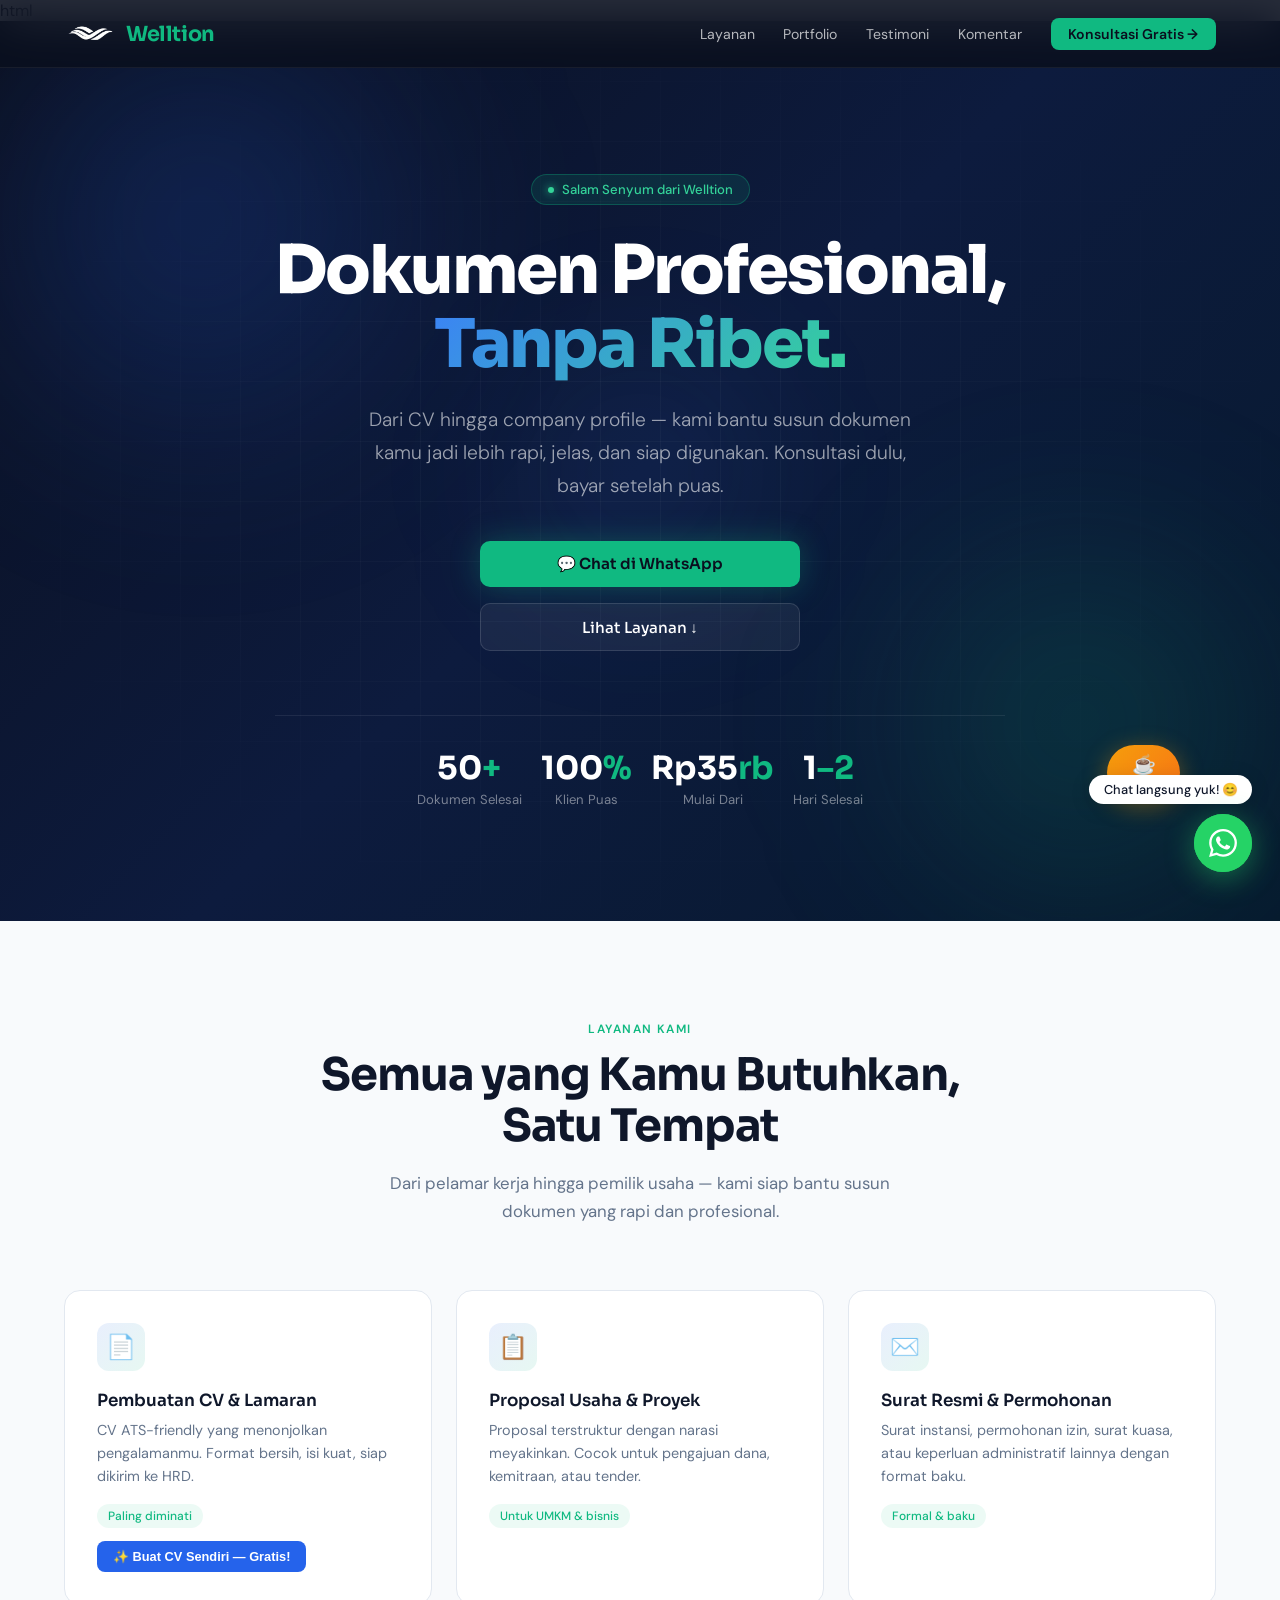
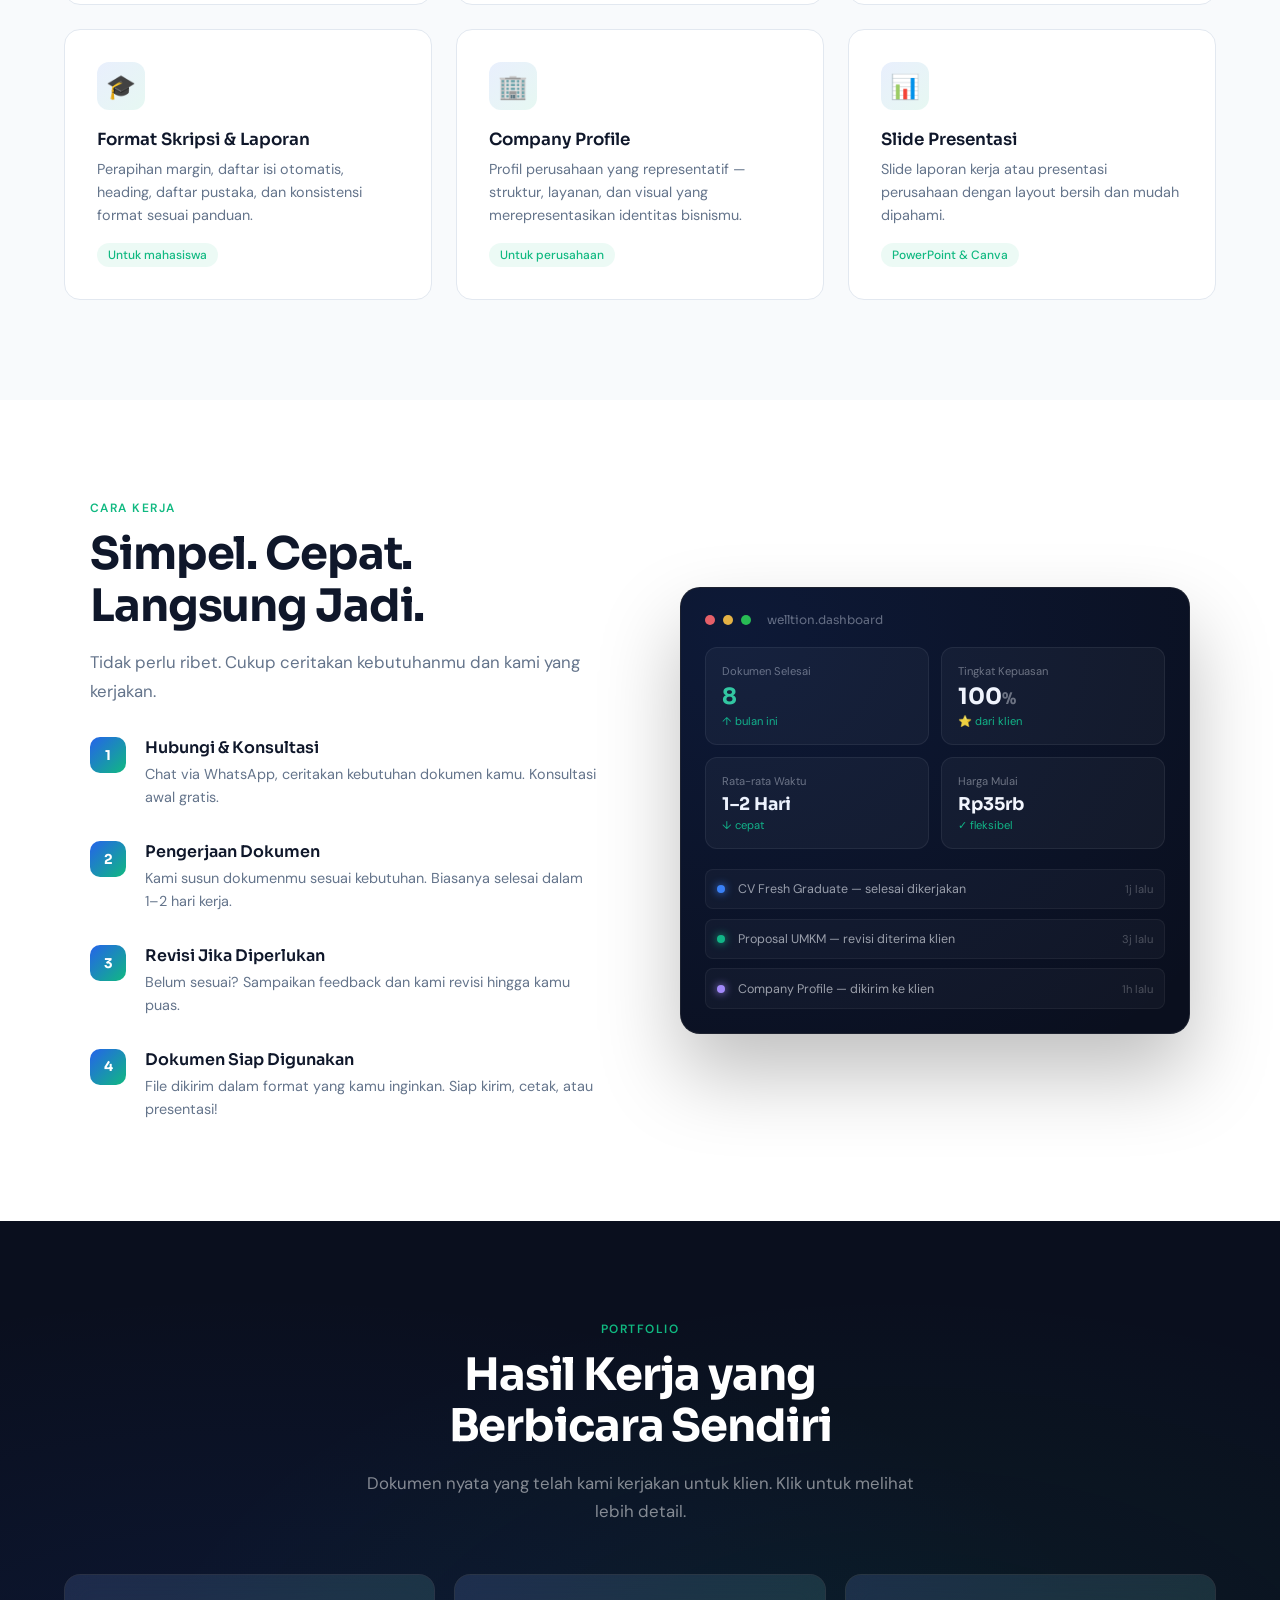
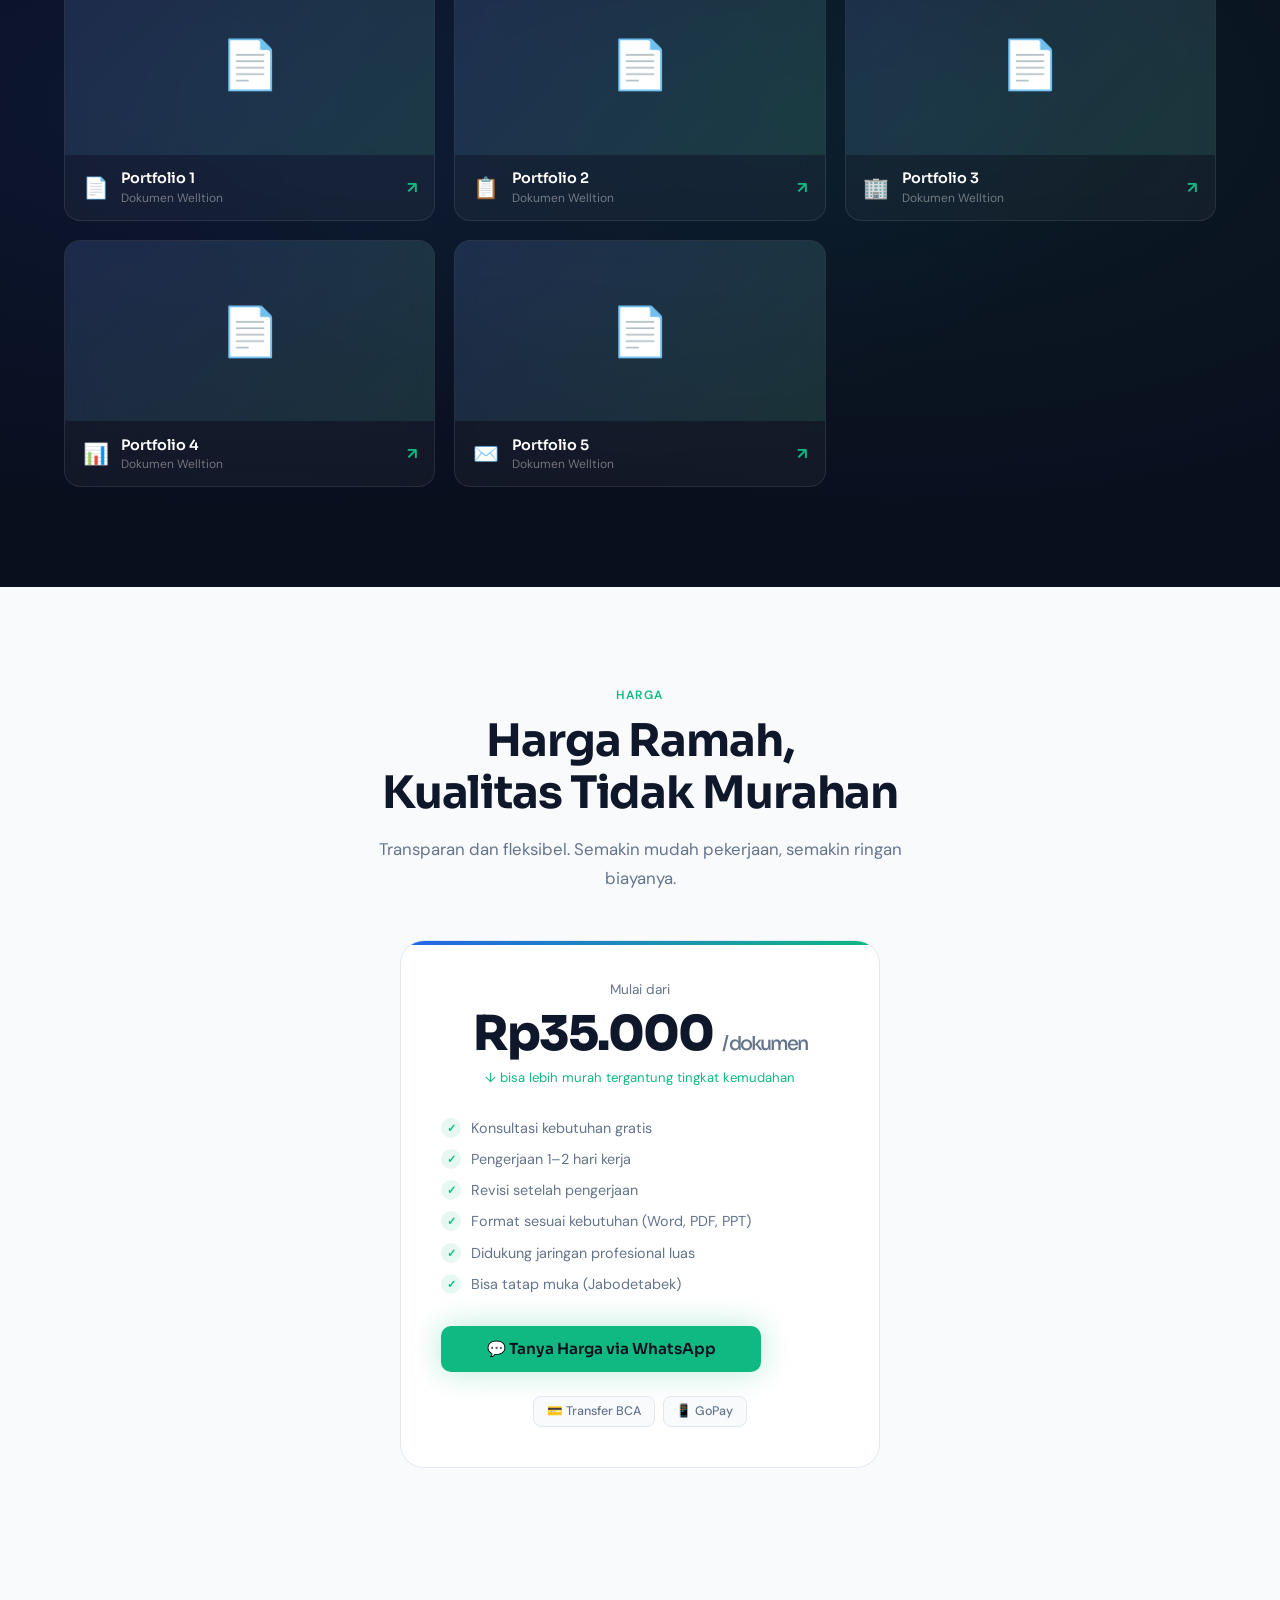
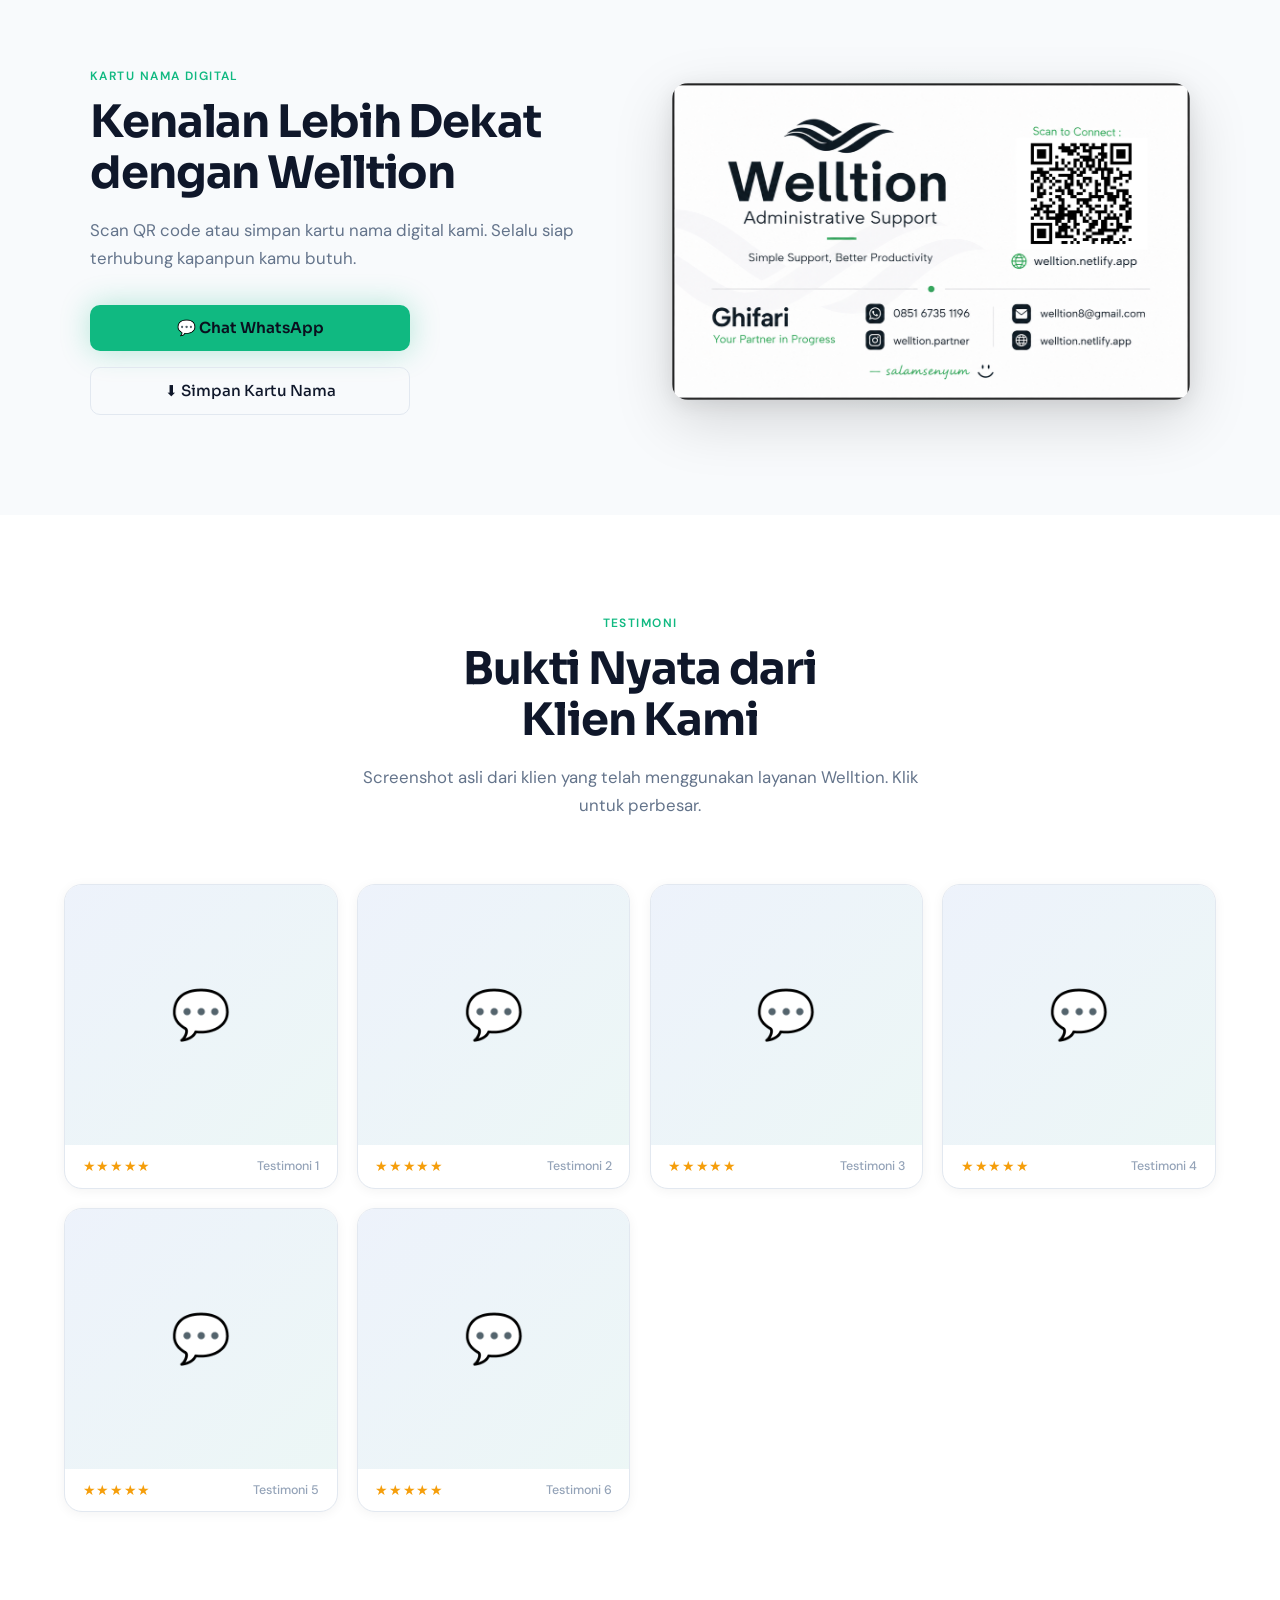
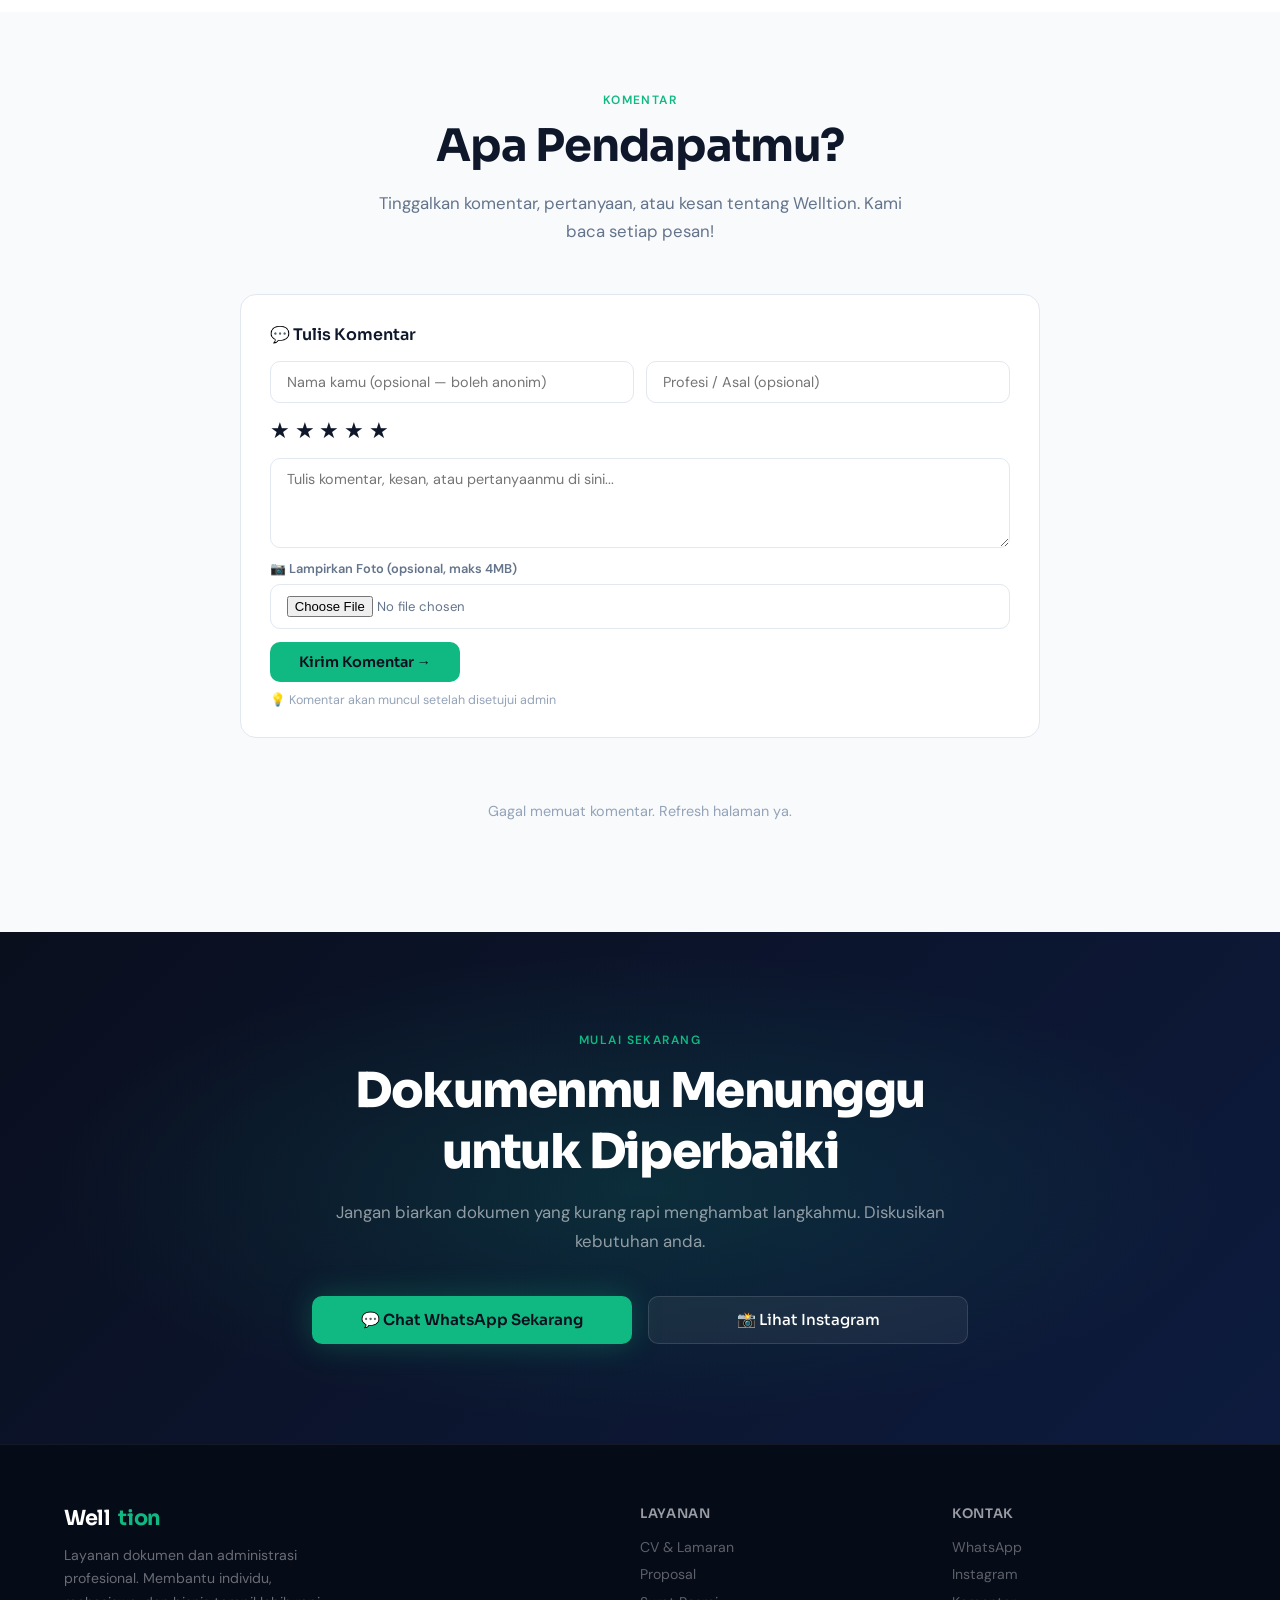
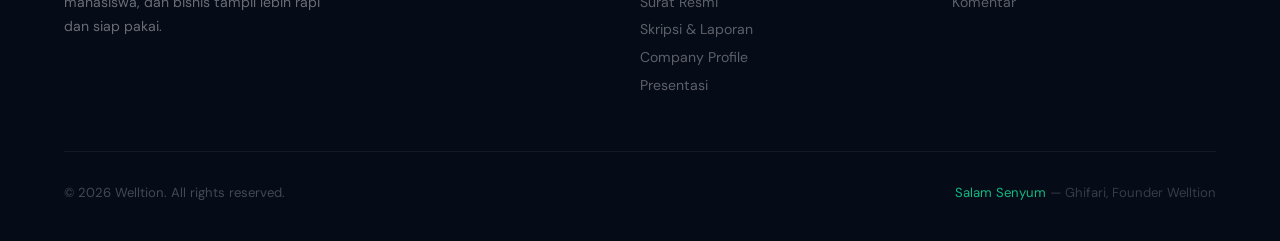
==== commit f5959641: "fix: logo + teks navbar, support fab position" ====
--- a/index.html
+++ b/index.html
@@ -31,6 +31,7 @@
 <nav id="nav">
   <a href="#" class="logo">
   <img src="assets/images/logo.png" alt="Welltion Logo" class="nav-logo-img">
+  <span class="logo-text">Well<span class="logo-accent">tion</span></span>
 </a>
   <ul class="nav-links">
     <li><a href="#layanan">Layanan</a></li>
--- a/style.css
+++ b/style.css
@@ -679,8 +679,8 @@
 /* ── 3. FLOATING SUPPORT BUTTON ── */
 .support-fab {
   position: fixed;
-  bottom: 100px; /* di atas WA button */
-  right: 28px;
+  bottom: 100px;
+  right: 100px; /* geser kiri, tidak overlap WA */
   z-index: 998;
   display: flex;
   flex-direction: column;
@@ -692,7 +692,13 @@
   cursor: pointer;
   box-shadow: 0 6px 24px rgba(245,158,11,.4);
   transition: all .3s ease;
-  animation: fadeUp .5s ease 1.2s both;
+}
+
+@media (max-width: 640px) {
+  .support-fab {
+    bottom: 96px;
+    right: 90px; /* mobile juga geser */
+  }
 }
 .support-fab:hover {
   transform: translateY(-3px) scale(1.05);
@@ -942,4 +948,19 @@
 @media (max-width: 640px) {
   .support-fab { bottom: 96px; right: 20px; }
   .support-amounts { grid-template-columns: repeat(3,1fr); }
-}+}
+
+.logo {
+  display: flex;
+  align-items: center;
+  gap: .5rem;
+  text-decoration: none;
+}
+.logo-text {
+  font-family: var(--fd);
+  font-weight: 700;
+  font-size: 1.3rem;
+  color: #fff;
+  letter-spacing: -.02em;
+}
+.logo-accent { color: var(--emerald); }
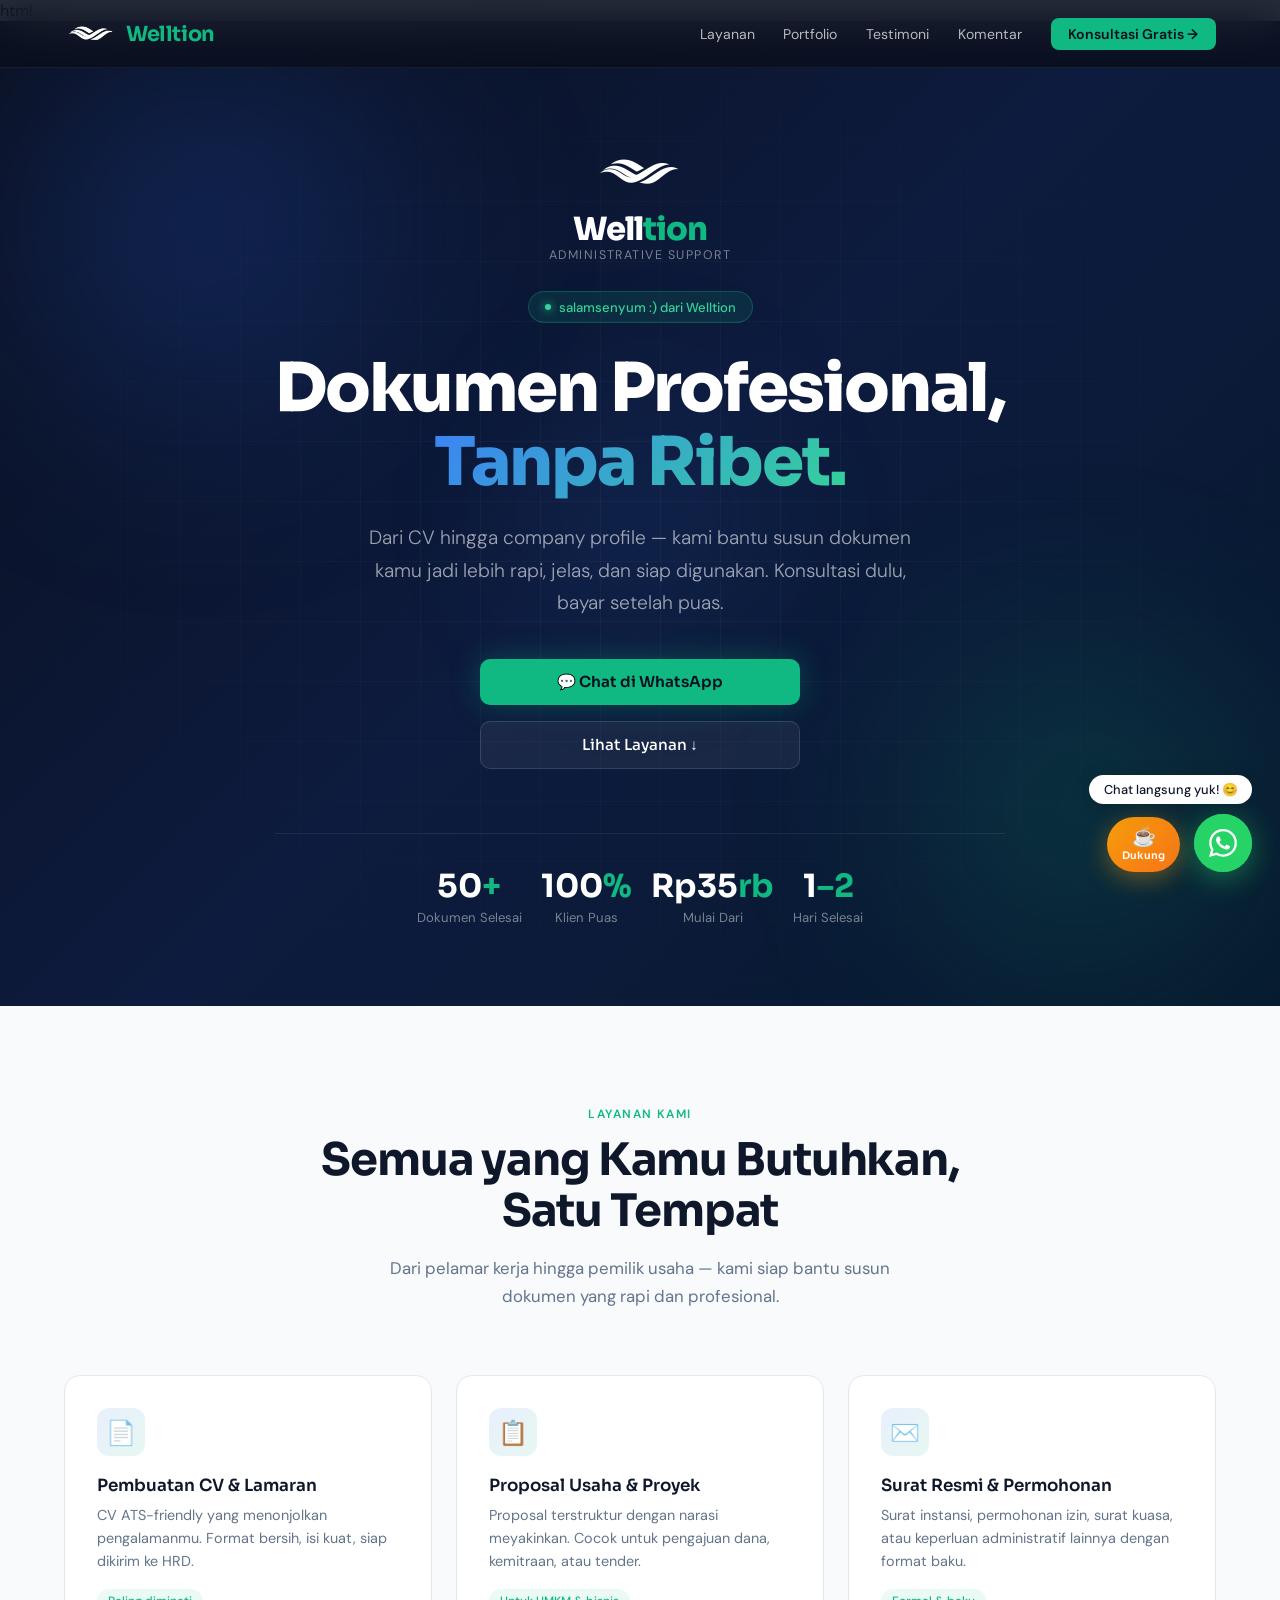
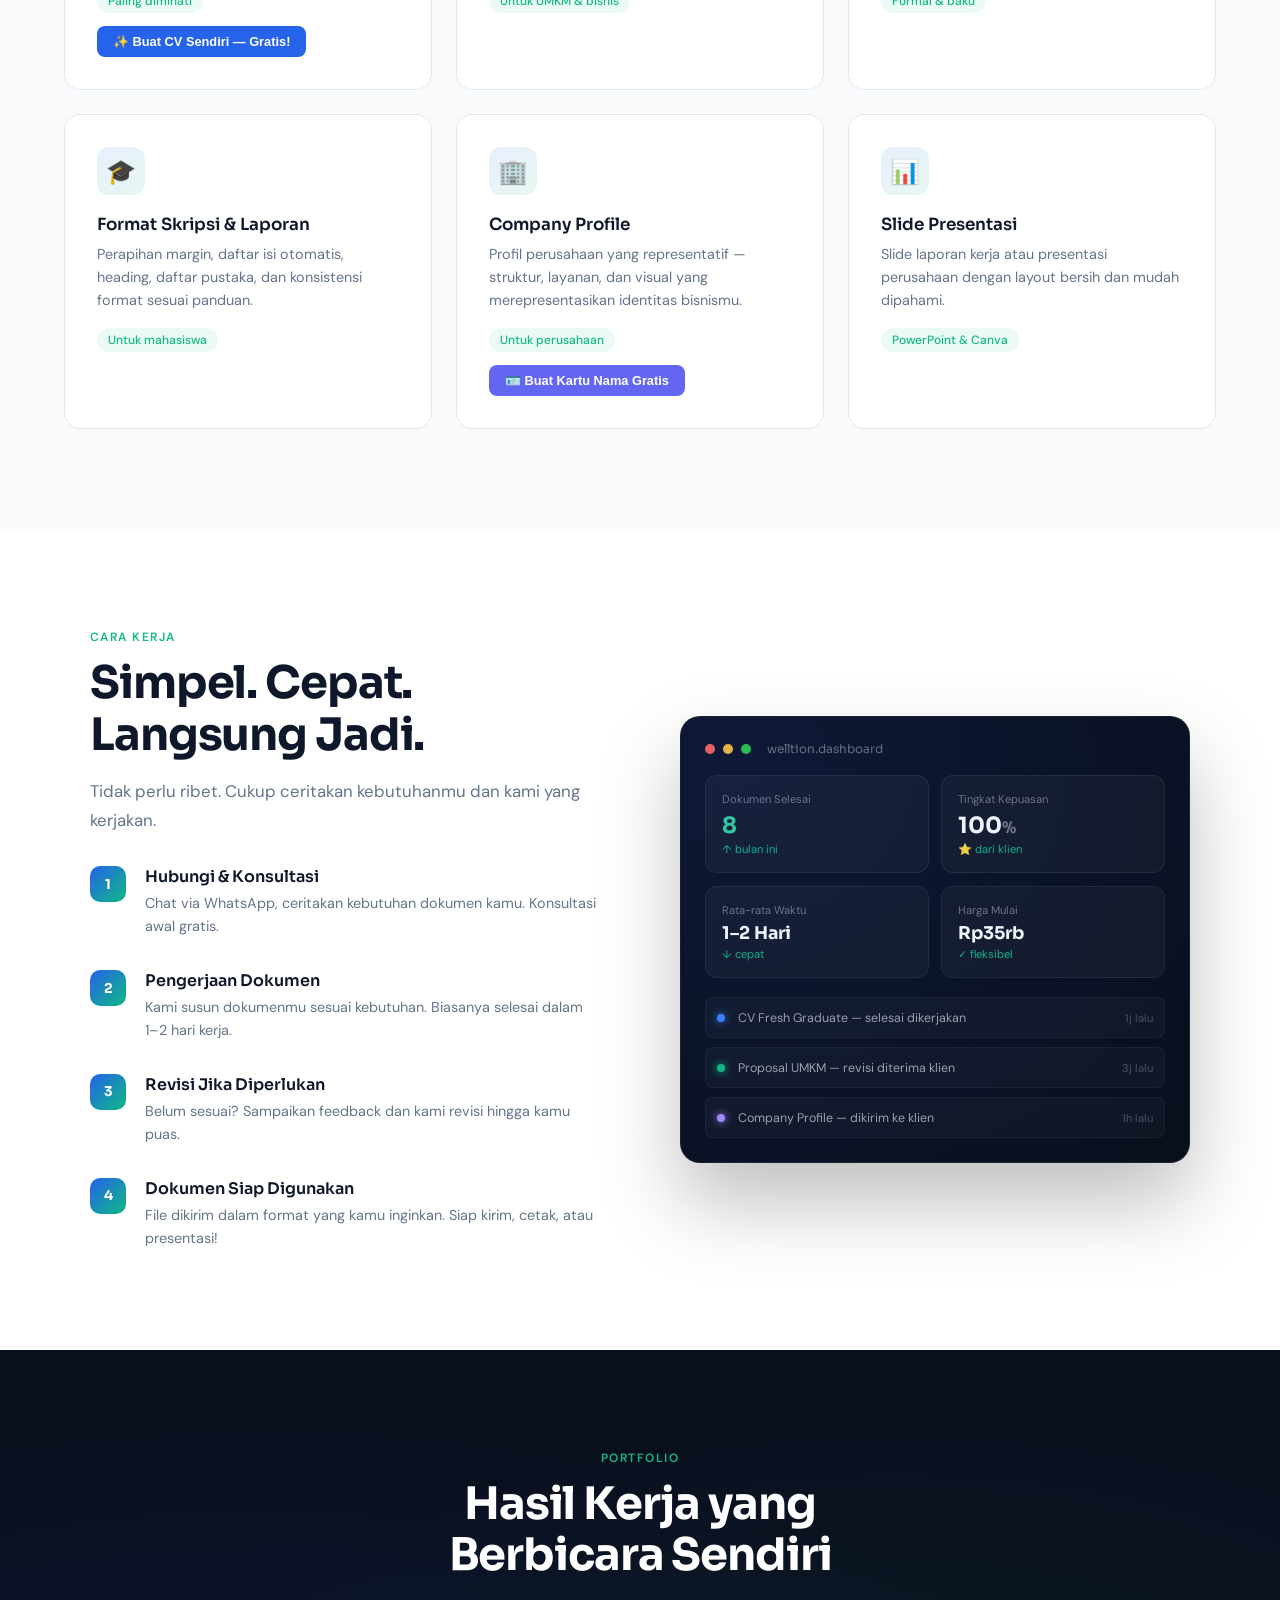
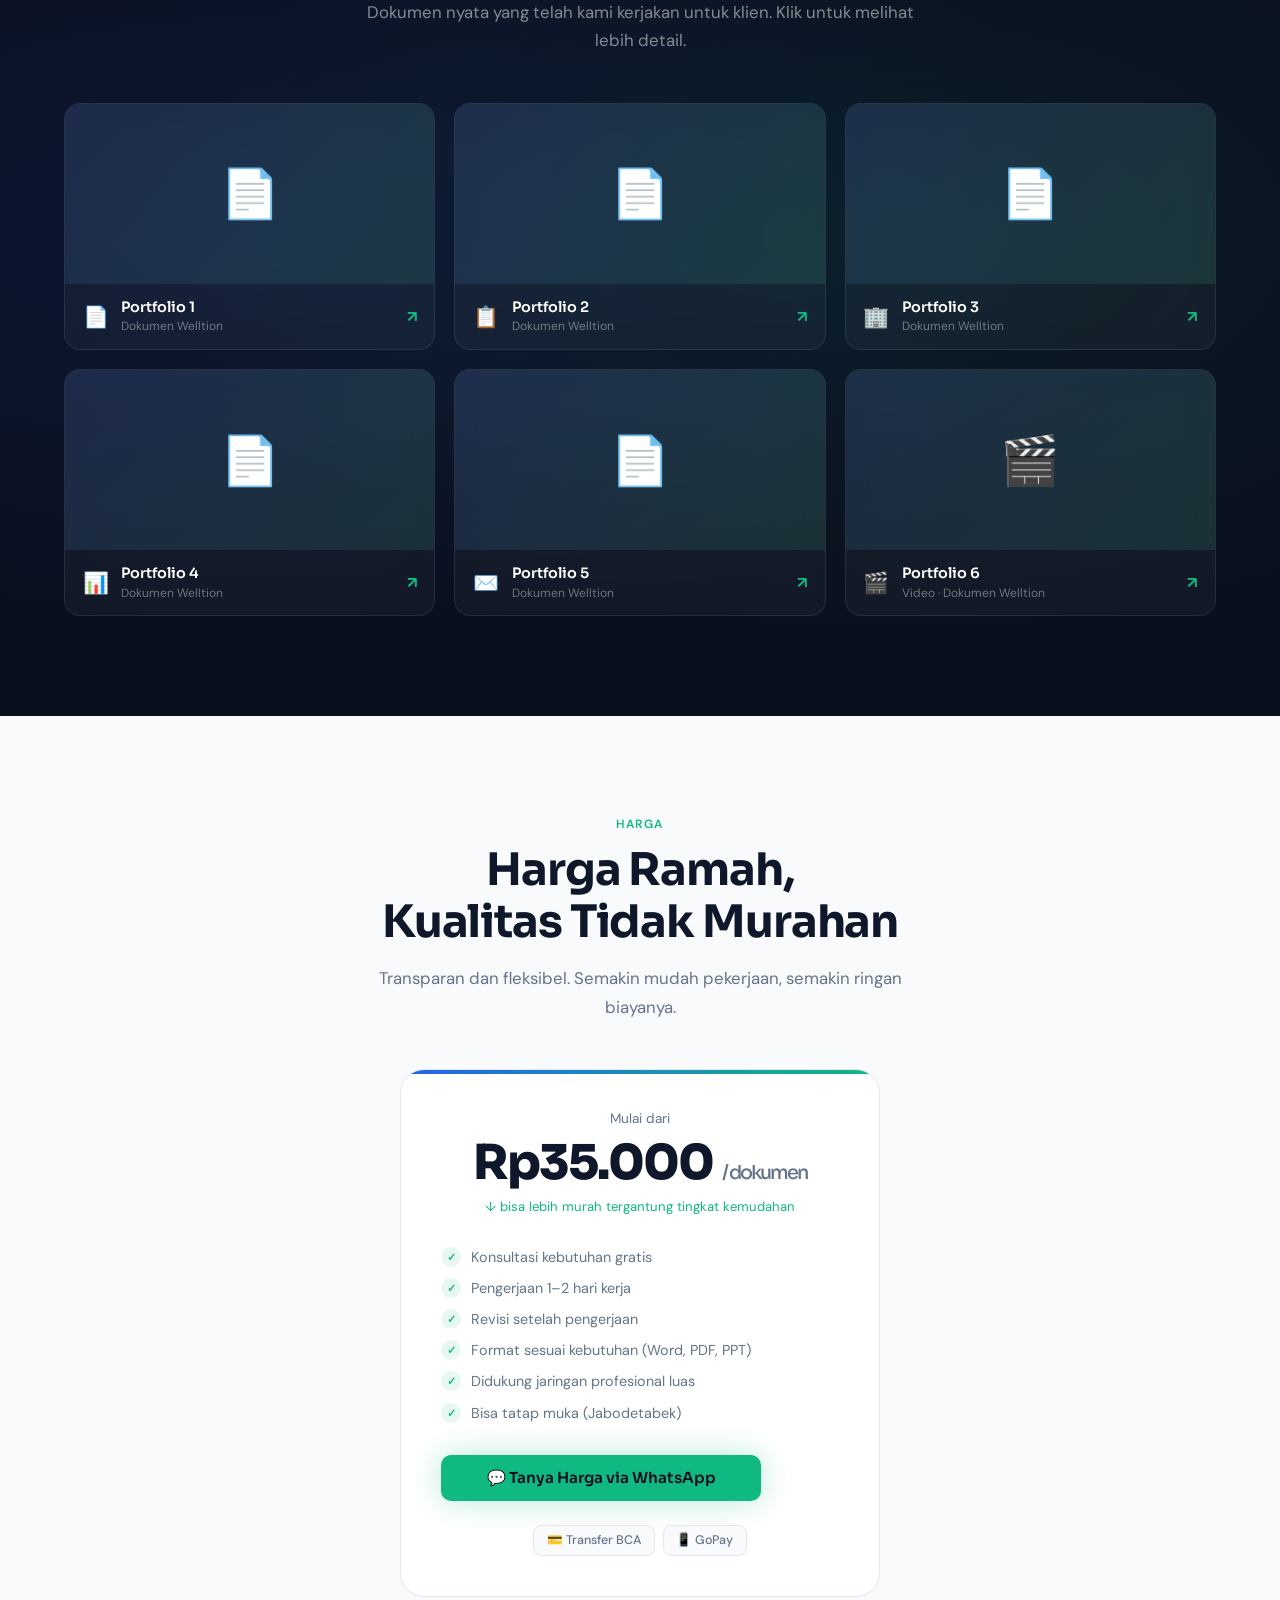
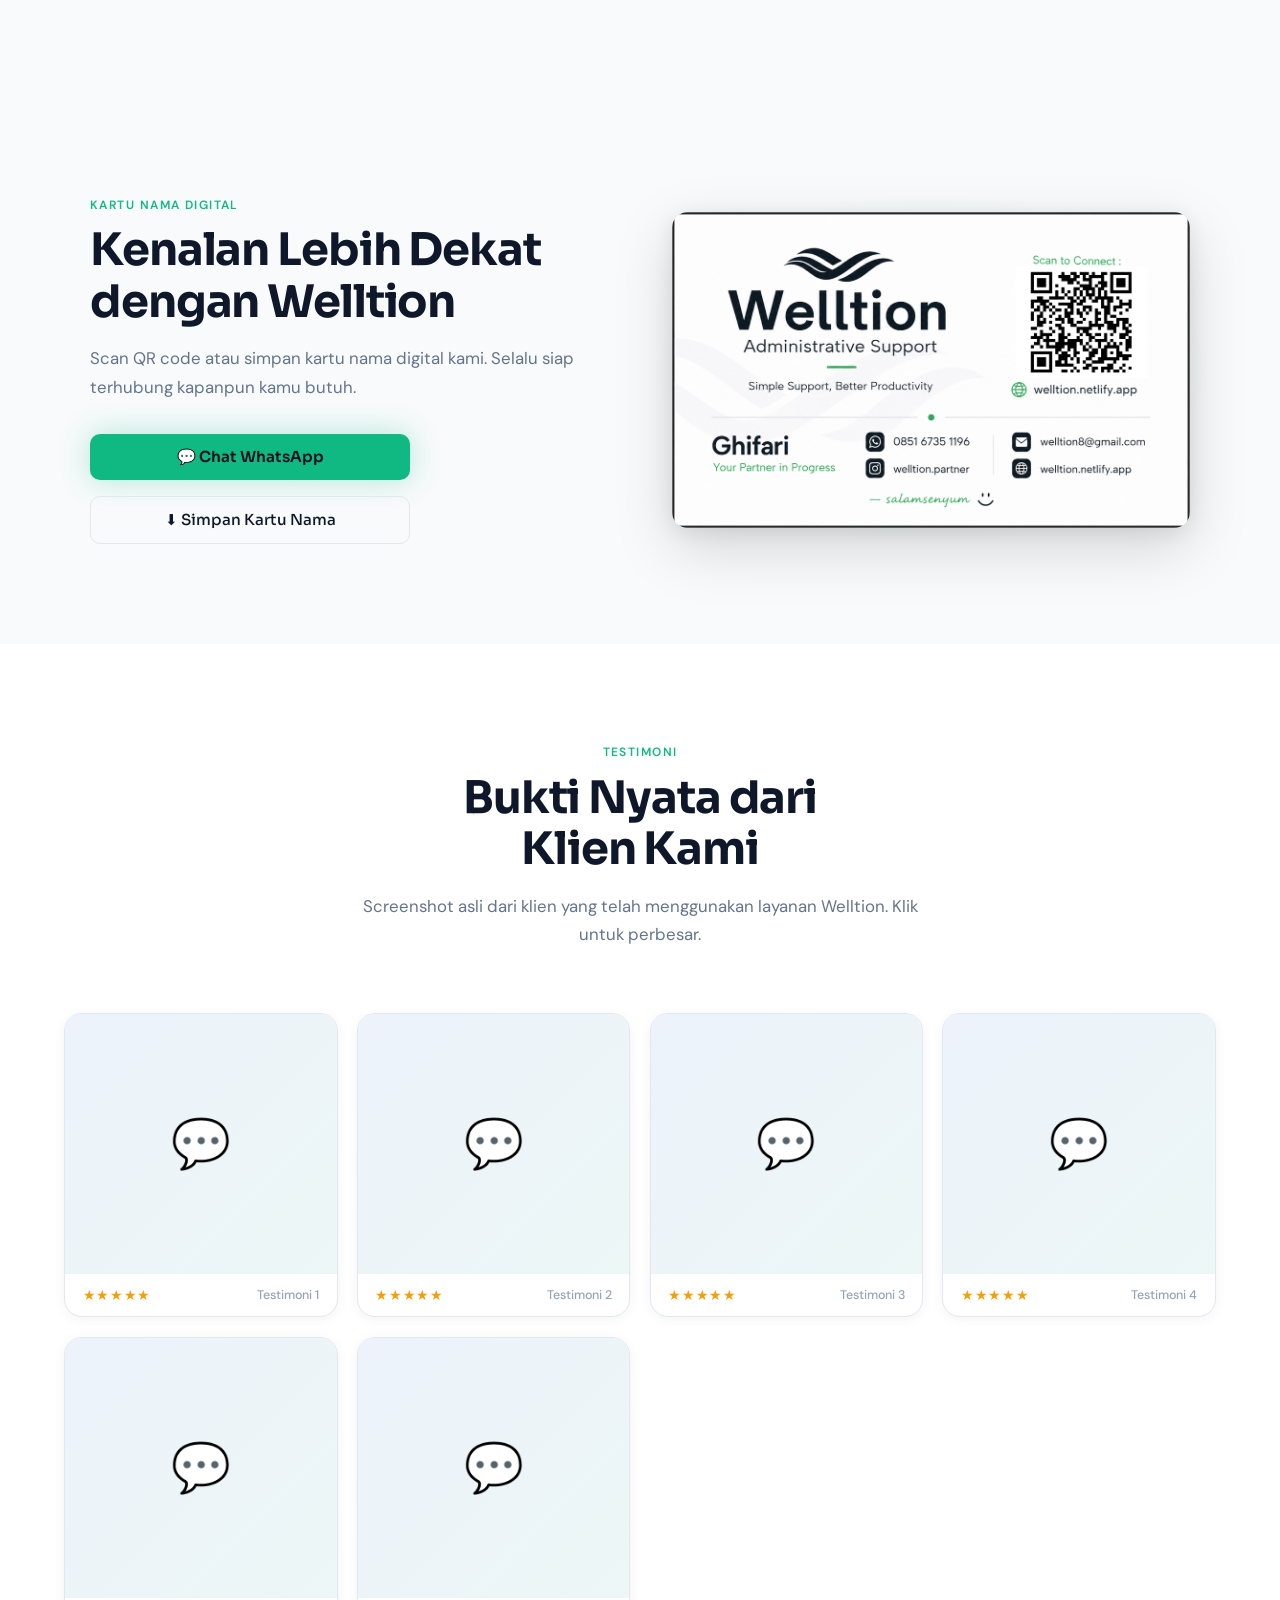
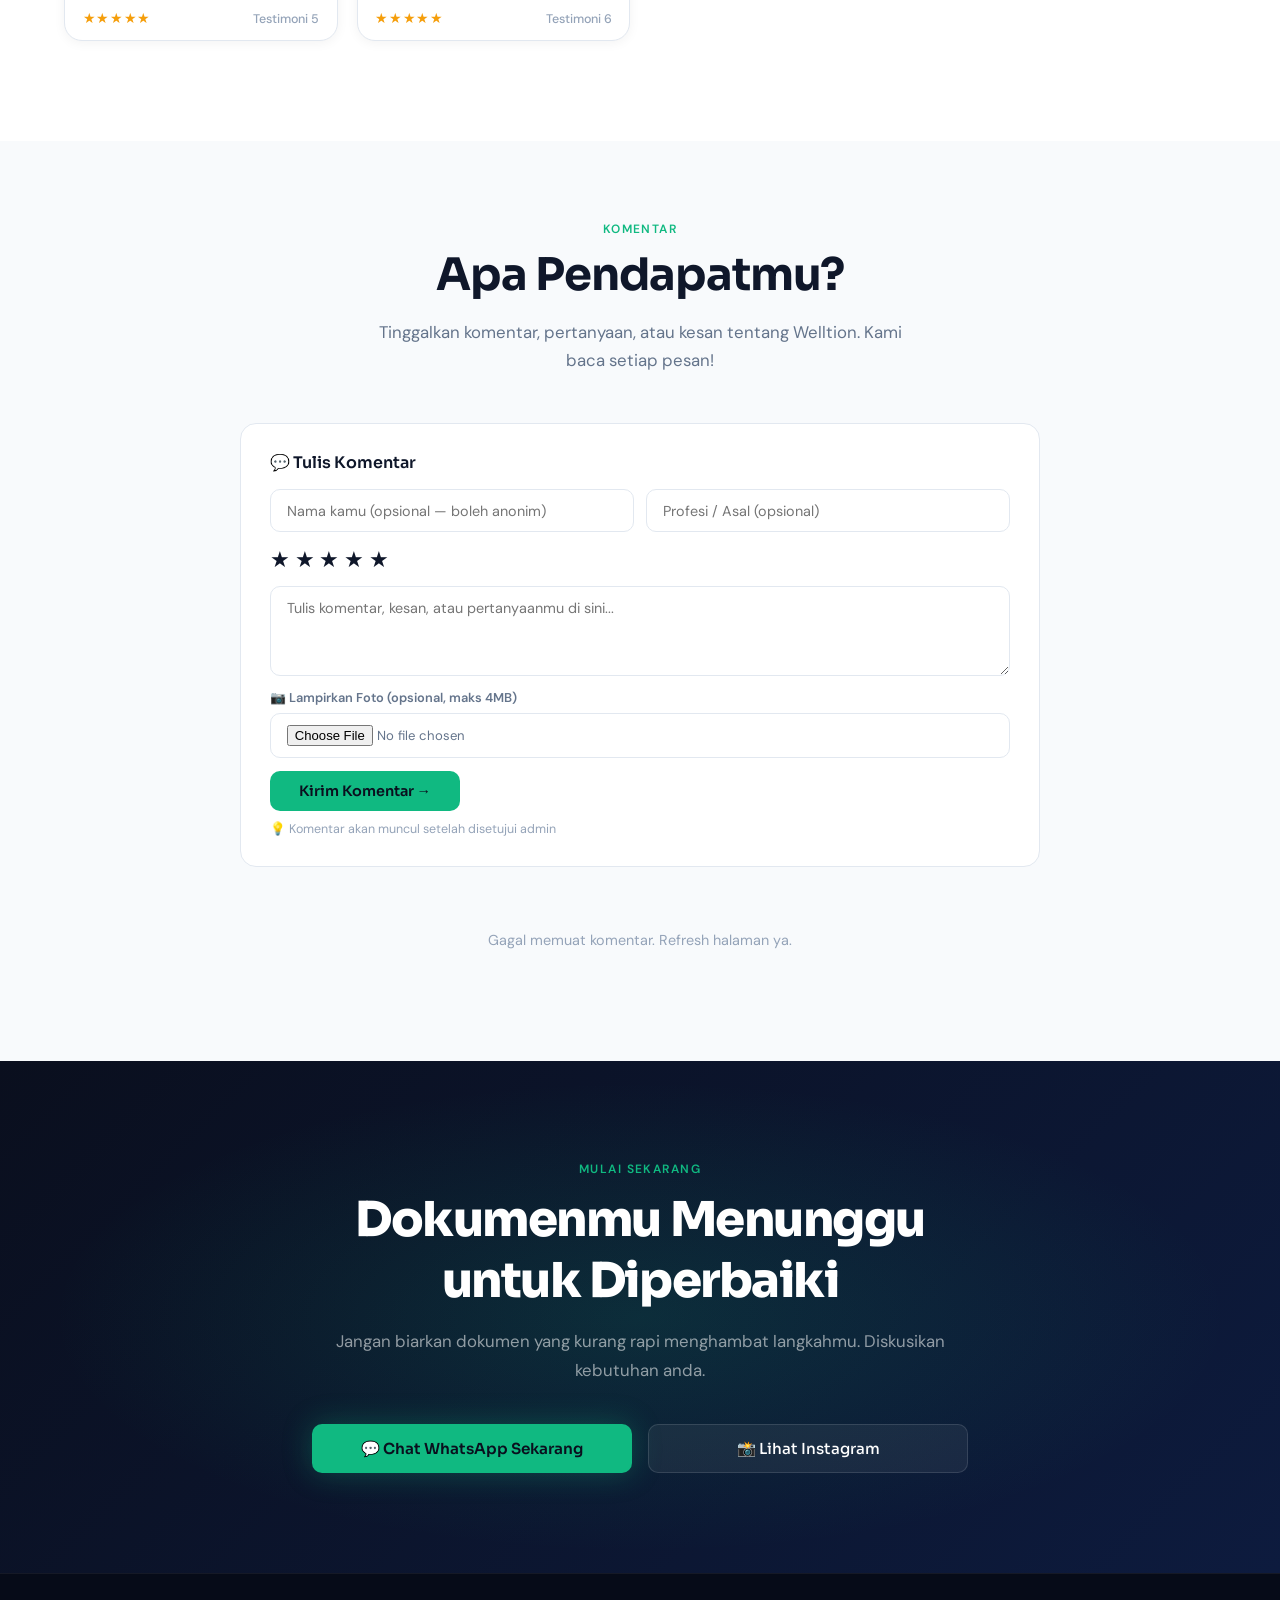
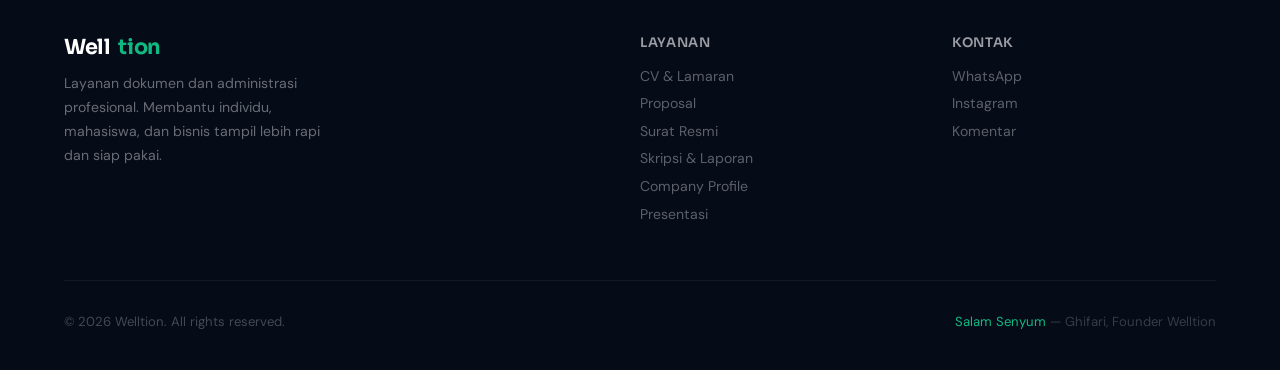
==== commit b3cc1322: "feat: hero brand, kartu nama builder, fix support btn dan feat: portfolio ke-6 video" ====
--- a/index.html
+++ b/index.html
@@ -55,7 +55,19 @@
   <div class="orb o1"></div><div class="orb o2"></div><div class="orb o3"></div>
   <div class="hgrid"></div>
   <div class="hcontent">
-    <div class="badge">Salam Senyum dari Welltion</div>
+    <!-- ══════════════════════════════════════════════════════════
+     1. HERO SECTION — tambah logo + tulisan sebelum badge
+        Taruh SEBELUM <div class="badge">Salam Senyum...</div>
+     ══════════════════════════════════════════════════════════ -->
+ 
+    <div class="hero-brand reveal-fast">
+      <img src="assets/images/logo.png" alt="Welltion Logo" class="hero-logo-img">
+      <div class="hero-brand-text">
+        <span class="hero-brand-name">Well<span>tion</span></span>
+        <span class="hero-brand-tagline">Administrative Support</span>
+      </div>
+    </div>
+    <div class="badge">salamsenyum :) dari Welltion</div>
     <h1>Dokumen Profesional,<br><span class="hl">Tanpa Ribet.</span></h1>
     <p class="hsub">Dari CV hingga company profile — kami bantu susun dokumen kamu jadi lebih rapi, jelas, dan siap digunakan. Konsultasi dulu, bayar setelah puas.</p>
     <div class="hact">
@@ -109,6 +121,16 @@
       <h3>Company Profile</h3>
       <p>Profil perusahaan yang representatif — struktur, layanan, dan visual yang merepresentasikan identitas bisnismu.</p>
       <span class="svc-tag">Untuk perusahaan</span>
+      <!-- ══════════════════════════════════════════════════════════
+     2. KARTU NAMA BUILDER — tambah tombol di service card
+        Cari service card Company Profile, tambah button ini
+        setelah <span class="svc-tag">Untuk perusahaan</span>
+     ══════════════════════════════════════════════════════════ -->
+
+      <br>
+      <button class="cv-open-btn" style="background:#6366f1" onclick="openKartunama()">
+      🪪 Buat Kartu Nama Gratis
+      </button>
     </div>
     <div class="svc-card reveal">
       <div class="svc-icon">📊</div>
@@ -194,6 +216,77 @@
   </div>
 </div>
 
+<!-- ══════════════════════════════════════════════════════════
+     3. KARTU NAMA BUILDER MODAL
+        Taruh sebelum </body>, setelah CV modal
+     ══════════════════════════════════════════════════════════ -->
+ 
+<div class="modal-ov" id="knModal">
+  <div class="modal-box" style="max-width:1000px">
+    <button class="modal-x" onclick="closeKartunama()">✕</button>
+    <div class="modal-title">🪪 Kartu Nama Builder Gratis</div>
+    <div class="modal-sub">Buat kartu nama landscape profesional (8,26 × 5,03 cm). Isi data, pilih template, download PNG.</div>
+ 
+    <!-- Template Picker -->
+    <div class="tpl-row">
+      <button class="tpl-btn active" onclick="setKNTpl('clean',this)">⬜ Clean Minimalist</button>
+      <button class="tpl-btn" onclick="setKNTpl('modern',this)">🔷 Modern Dark</button>
+    </div>
+ 
+    <div class="cv-layout">
+      <!-- Form -->
+      <div class="cv-form-col">
+        <div class="fsec">Logo Perusahaan</div>
+        <div class="kn-logo-upload-wrap">
+          <div class="kn-logo-preview" id="knLogoPreview">
+            <span>🏢</span>
+          </div>
+          <div>
+            <label class="cv-photo-upload-btn" for="knLogoInput" style="background:#6366f1">
+              📁 Upload Logo
+            </label>
+            <input type="file" id="knLogoInput" accept="image/jpeg,image/png,image/webp,image/svg+xml" style="display:none" onchange="handleKNLogo(this)">
+            <p style="font-size:.72rem;color:var(--gray-400);margin-top:.3rem">JPG, PNG, WebP, SVG · Maks 5MB</p>
+          </div>
+        </div>
+ 
+        <div class="fsec">Informasi</div>
+        <div class="fg"><label>Nama Perusahaan *</label><input id="knCompany" placeholder="PT. Nama Perusahaan" oninput="renderKN()"></div>
+        <div class="fg"><label>Tagline</label><input id="knTagline" placeholder="Simple Support, Better Productivity" oninput="renderKN()"></div>
+        <div class="fg"><label>Nama Pemilik *</label><input id="knName" placeholder="Ghifari" oninput="renderKN()"></div>
+        <div class="fg"><label>Jabatan</label><input id="knRole" placeholder="Founder & CEO" oninput="renderKN()"></div>
+ 
+        <div class="fsec">Kontak</div>
+        <div class="fg"><label>No. WhatsApp / HP</label><input id="knPhone" placeholder="0851 6735 1196" oninput="renderKN()"></div>
+        <div class="fg"><label>Email</label><input id="knEmail" placeholder="welltion8@gmail.com" oninput="renderKN()"></div>
+        <div class="fg"><label>Instagram</label><input id="knIg" placeholder="@welltion.ketik" oninput="renderKN()"></div>
+        <div class="fg"><label>Website</label><input id="knWeb" placeholder="welltion.netlify.app" oninput="renderKN()"></div>
+ 
+        <div class="cv-dl-row" style="margin-top:1rem">
+          <button class="btn-p" onclick="downloadKN()" style="font-size:.85rem;padding:.65rem 1.4rem;background:#6366f1;box-shadow:0 0 20px rgba(99,102,241,.3)">
+            ⬇ Download PNG
+          </button>
+        </div>
+        <p style="font-size:.75rem;color:var(--gray-400);margin-top:.4rem">
+          Butuh desain custom? <a href="https://wa.me/6285167351196?text=Saya%20butuh%20kartu%20nama%20custom%20dari%20Welltion" style="color:#6366f1">Chat Welltion →</a>
+        </p>
+      </div>
+ 
+      <!-- Preview -->
+      <div class="cv-preview-col">
+        <div class="cv-prev-lbl">Preview Langsung</div>
+        <!-- Canvas untuk render kartu nama dengan rasio 8.26:5.03 -->
+        <div class="kn-preview-wrap">
+          <canvas id="knCanvas"></canvas>
+        </div>
+        <p style="font-size:.72rem;color:var(--gray-400);margin-top:.5rem;text-align:center">
+          Ukuran cetak: 8,26 × 5,03 cm (landscape)
+        </p>
+      </div>
+    </div>
+  </div>
+</div>
+
 <!-- HOW IT WORKS -->
 <section class="how" id="cara-kerja">
   <div class="how-in">
@@ -324,6 +417,24 @@
           <div class="port-card-arrow">↗</div>
         </div>
       </div>
+
+      <div class="port-card reveal" onclick="openDrive('1L8nCHkxXcvEHBzkg6LL76PKKvvpixm9f','https://drive.google.com/file/d/1L8nCHkxXcvEHBzkg6LL76PKKvvpixm9f/view')">
+  <div class="port-card-thumb">
+    <img src="https://drive.google.com/thumbnail?id=1L8nCHkxXcvEHBzkg6LL76PKKvvpixm9f&sz=w400" alt="Portfolio 6" loading="lazy" onerror="this.parentElement.innerHTML='<div class=port-thumb-fallback>🎬</div>'">
+    <div class="port-card-overlay">
+      <span class="port-view-btn">▶ Lihat Video</span>
+    </div>
+  </div>
+  <div class="port-card-body">
+    <div class="port-card-icon">🎬</div>
+    <div class="port-card-info">
+      <div class="port-card-name">Portfolio 6</div>
+      <div class="port-card-type">Video · Dokumen Welltion</div>
+    </div>
+    <div class="port-card-arrow">↗</div>
+  </div>
+</div>
+  
  
     </div>
   </div>
--- a/style.css
+++ b/style.css
@@ -679,8 +679,8 @@
 /* ── 3. FLOATING SUPPORT BUTTON ── */
 .support-fab {
   position: fixed;
-  bottom: 100px;
-  right: 100px; /* geser kiri, tidak overlap WA */
+  bottom: 28px;        /* sejajar dengan WA button */
+  right: 100px;        /* geser ke kiri WA button (58px + gap) */
   z-index: 998;
   display: flex;
   flex-direction: column;
@@ -696,8 +696,8 @@
 
 @media (max-width: 640px) {
   .support-fab {
-    bottom: 96px;
-    right: 90px; /* mobile juga geser */
+    bottom: 20px;
+    right: 96px;
   }
 }
 .support-fab:hover {
@@ -964,3 +964,103 @@
   letter-spacing: -.02em;
 }
 .logo-accent { color: var(--emerald); }
+
+/* ============================================================
+   BATCH 3 CSS — Hero Brand, Kartu Nama Builder, Fixes
+   Tambahkan di bagian bawah style.css
+   ============================================================ */
+
+/* ── FIX: WA label tidak halangi klik support btn ── */
+.wa-lbl { pointer-events: none; }
+
+/* ── 1. HERO BRAND (Logo + Welltion sebelum badge) ── */
+.hero-brand {
+  display: flex;
+  flex-direction: column;
+  align-items: center;
+  gap: .5rem;
+  margin-bottom: 1.8rem;
+}
+.hero-logo-img {
+  height: 64px;
+  width: auto;
+  object-fit: contain;
+  filter: brightness(0) invert(1);
+  animation: fu .6s ease .05s both;
+}
+.hero-brand-text {
+  display: flex;
+  flex-direction: column;
+  align-items: center;
+  gap: .1rem;
+}
+.hero-brand-name {
+  font-family: var(--fd);
+  font-size: 2rem;
+  font-weight: 800;
+  color: #fff;
+  letter-spacing: -.03em;
+  line-height: 1;
+}
+.hero-brand-name span { color: var(--emerald); }
+.hero-brand-tagline {
+  font-size: .78rem;
+  color: rgba(255,255,255,.45);
+  letter-spacing: .12em;
+  text-transform: uppercase;
+  font-weight: 400;
+}
+.reveal-fast {
+  opacity: 0;
+  transform: translateY(16px);
+  transition: opacity .5s ease, transform .5s ease;
+}
+.reveal-fast.visible {
+  opacity: 1;
+  transform: translateY(0);
+}
+
+/* ── 2. KARTU NAMA BUILDER ── */
+.kn-logo-upload-wrap {
+  display: flex;
+  align-items: center;
+  gap: 1rem;
+  padding: .8rem;
+  background: var(--gray-100);
+  border-radius: 12px;
+  margin-bottom: .3rem;
+}
+.kn-logo-preview {
+  width: 64px; height: 64px;
+  border-radius: 10px;
+  background: #fff;
+  border: 2px dashed var(--gray-200);
+  display: flex; align-items: center; justify-content: center;
+  font-size: 1.6rem;
+  overflow: hidden;
+  flex-shrink: 0;
+  transition: border-color .2s;
+}
+.kn-logo-preview img {
+  width: 100%; height: 100%;
+  object-fit: contain;
+}
+.kn-logo-preview.has-logo { border-color: #6366f1; border-style: solid; }
+
+.kn-preview-wrap {
+  width: 100%;
+  border: 1px solid var(--gray-200);
+  border-radius: 12px;
+  overflow: hidden;
+  background: var(--gray-100);
+}
+.kn-preview-wrap canvas {
+  width: 100%;
+  height: auto;
+  display: block;
+}
+
+/* ── Indigo accent untuk kartu nama ── */
+.kn-modal-accent { color: #6366f1; }
+
+.wa-lbl { pointer-events: none; }
